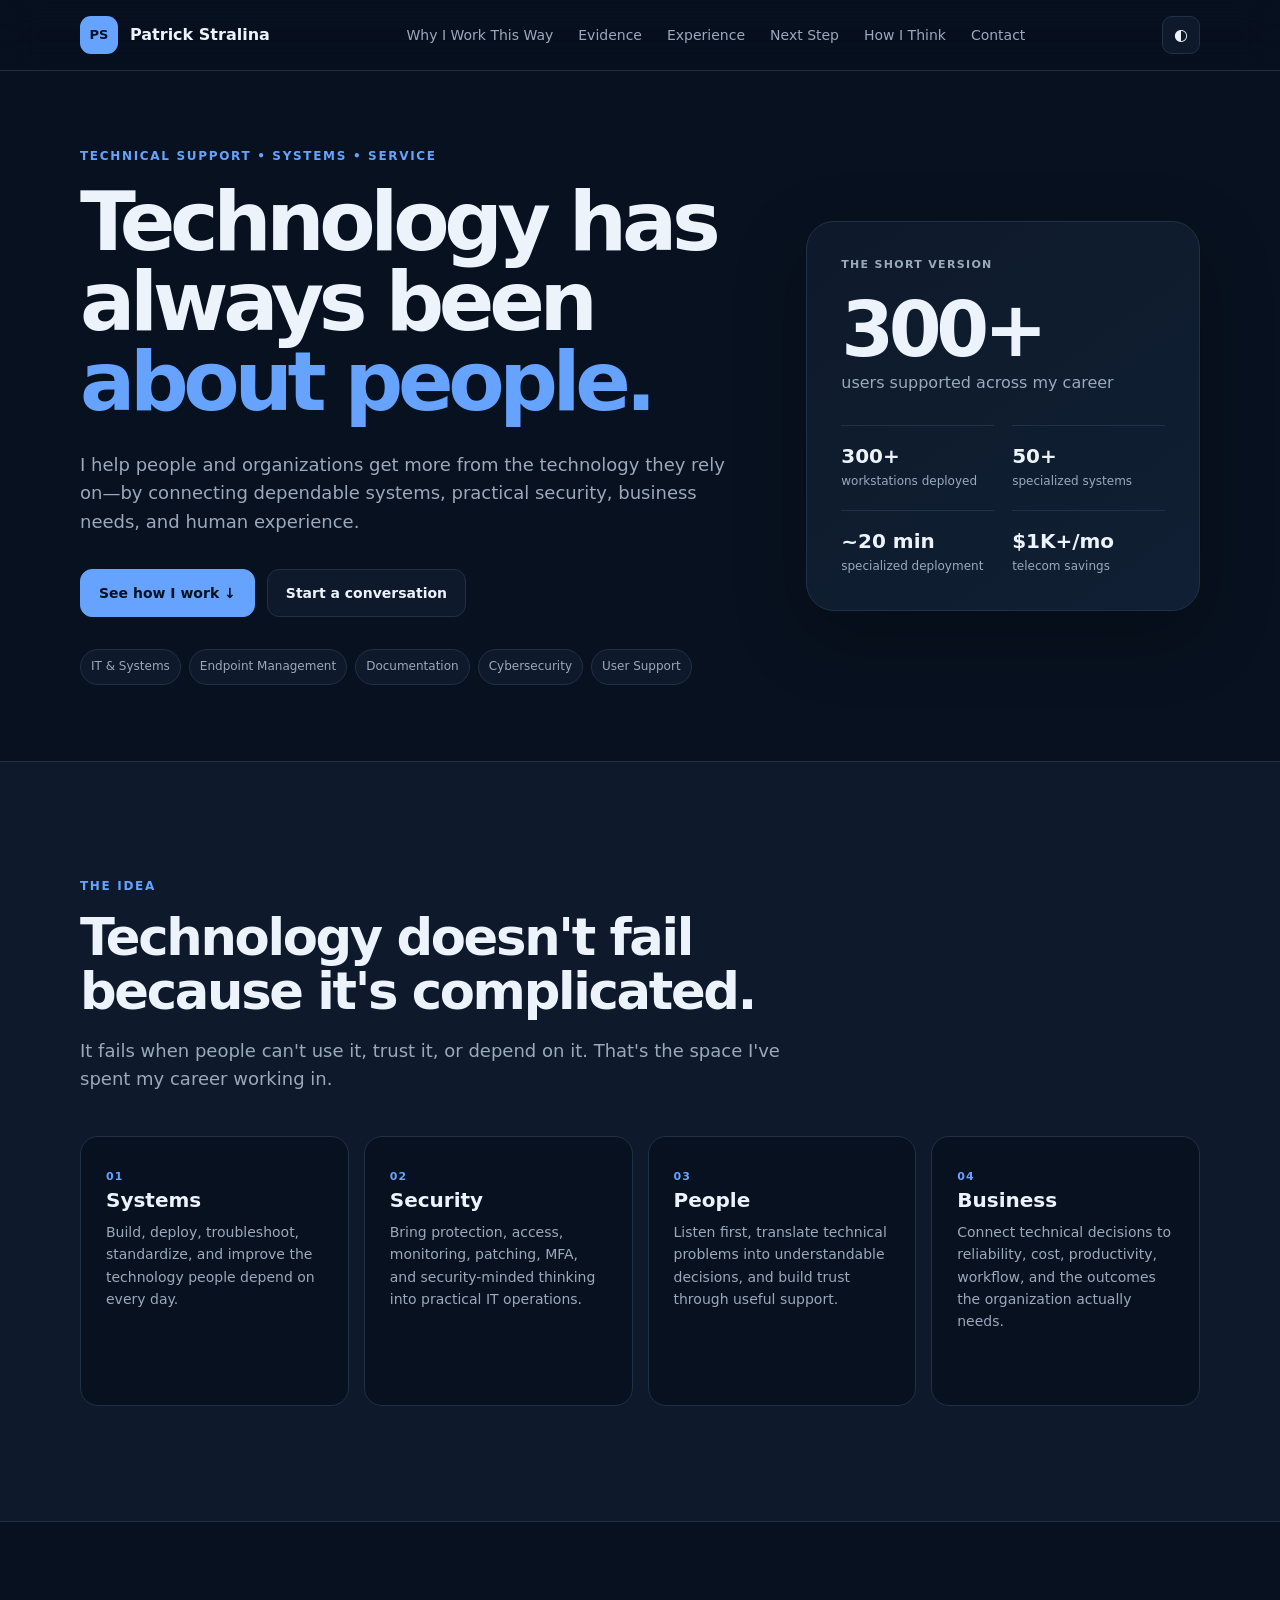
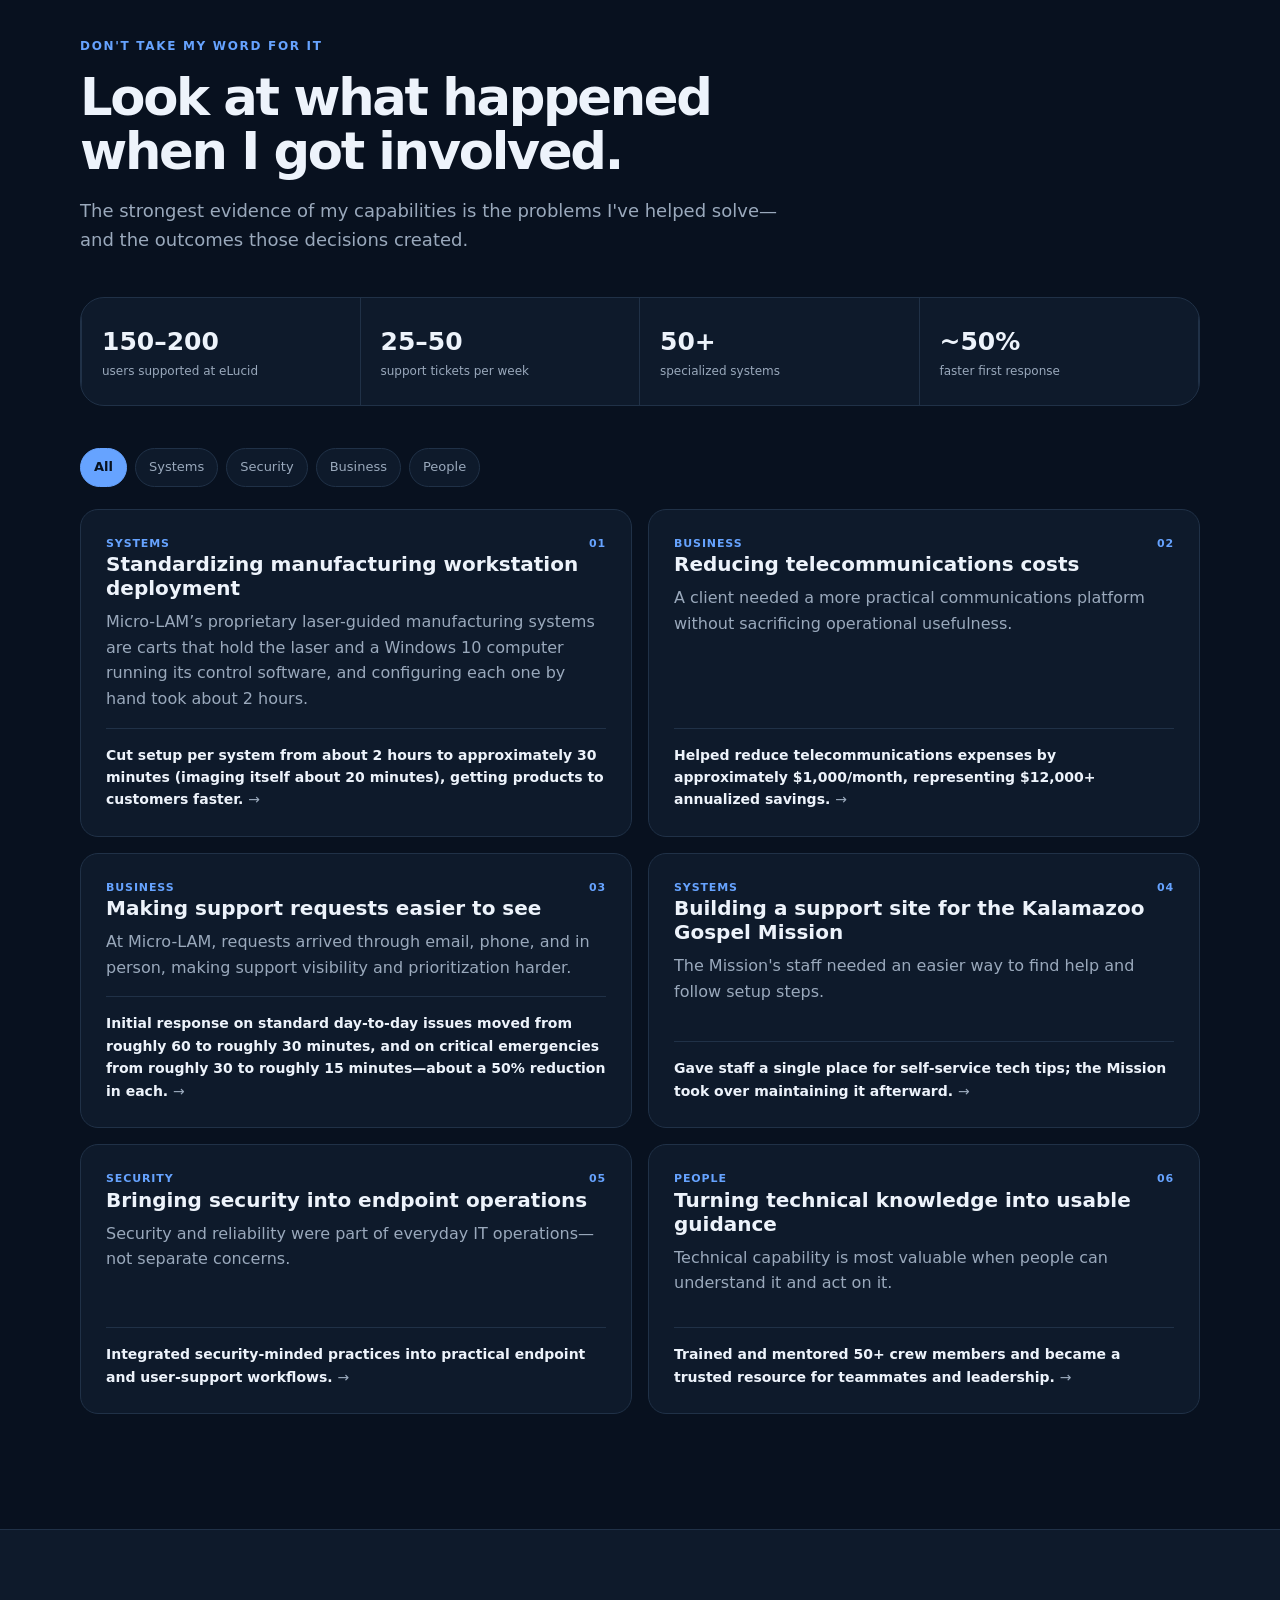
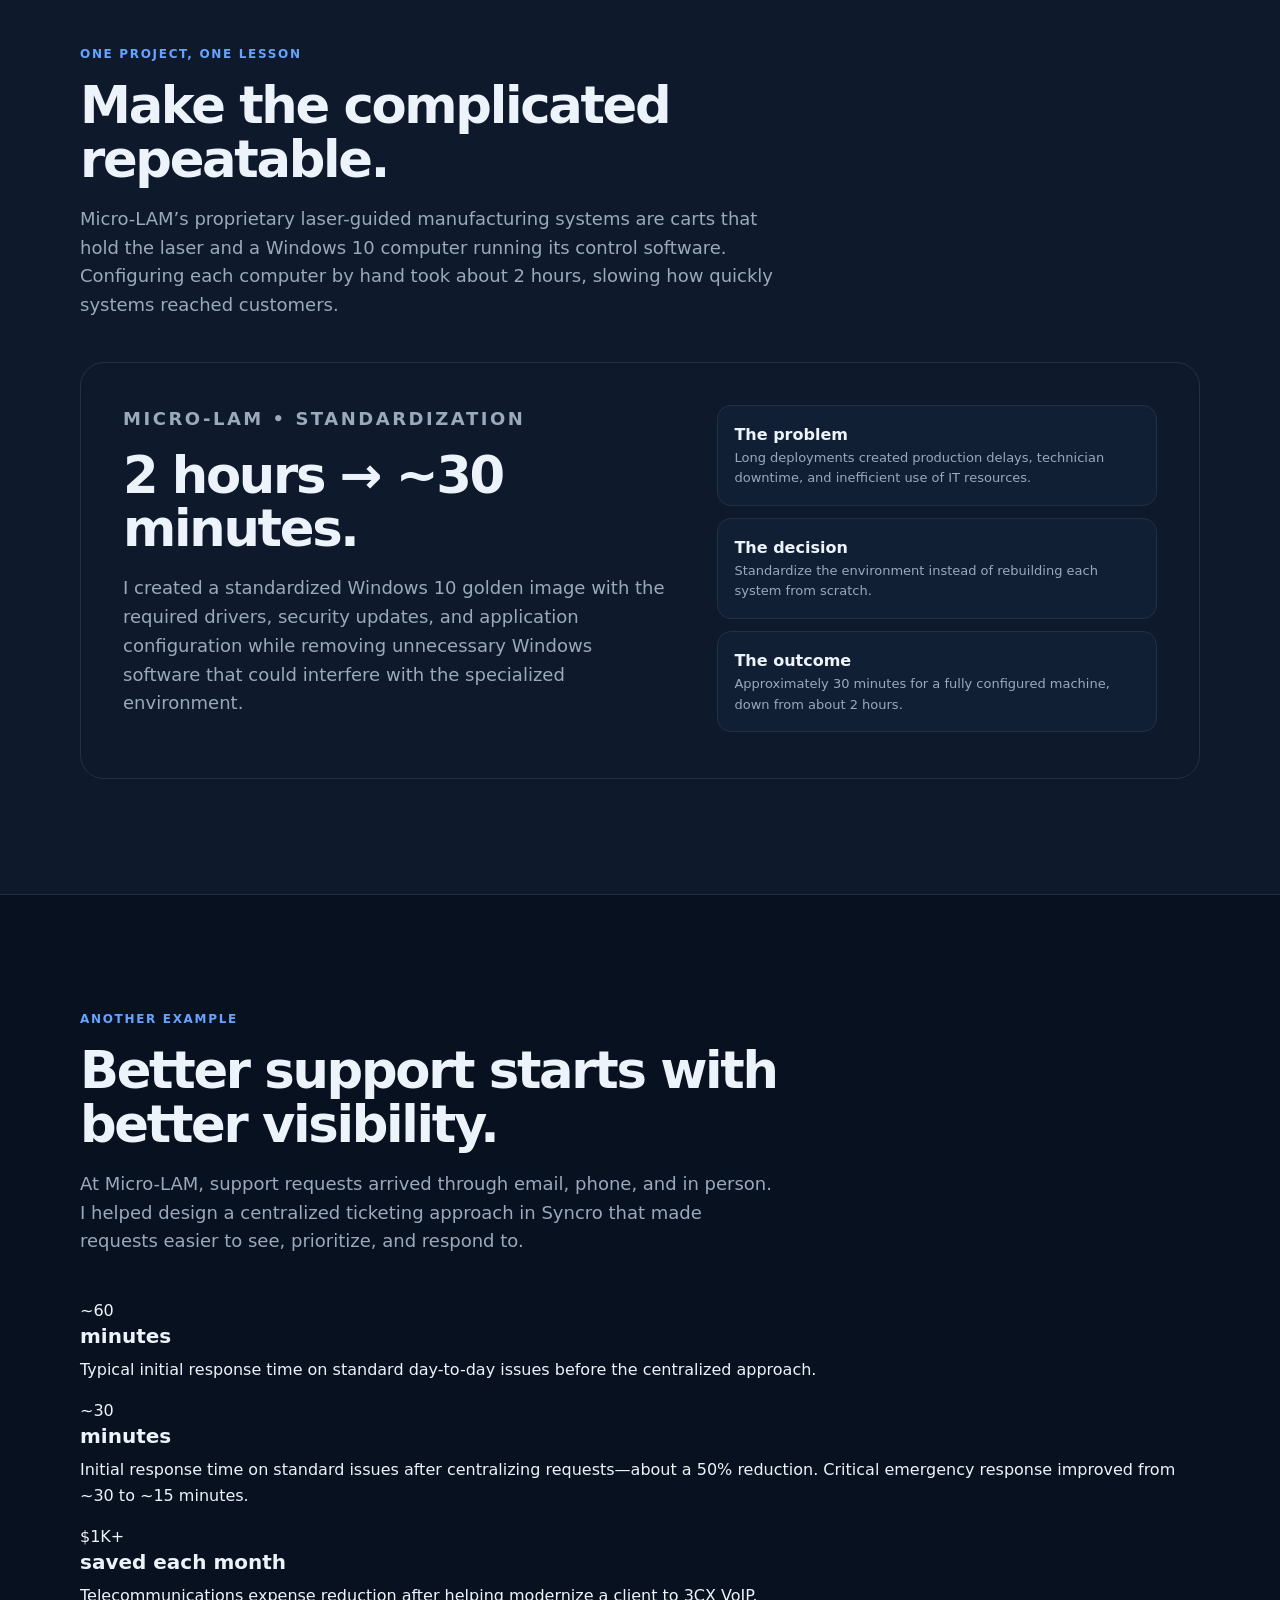
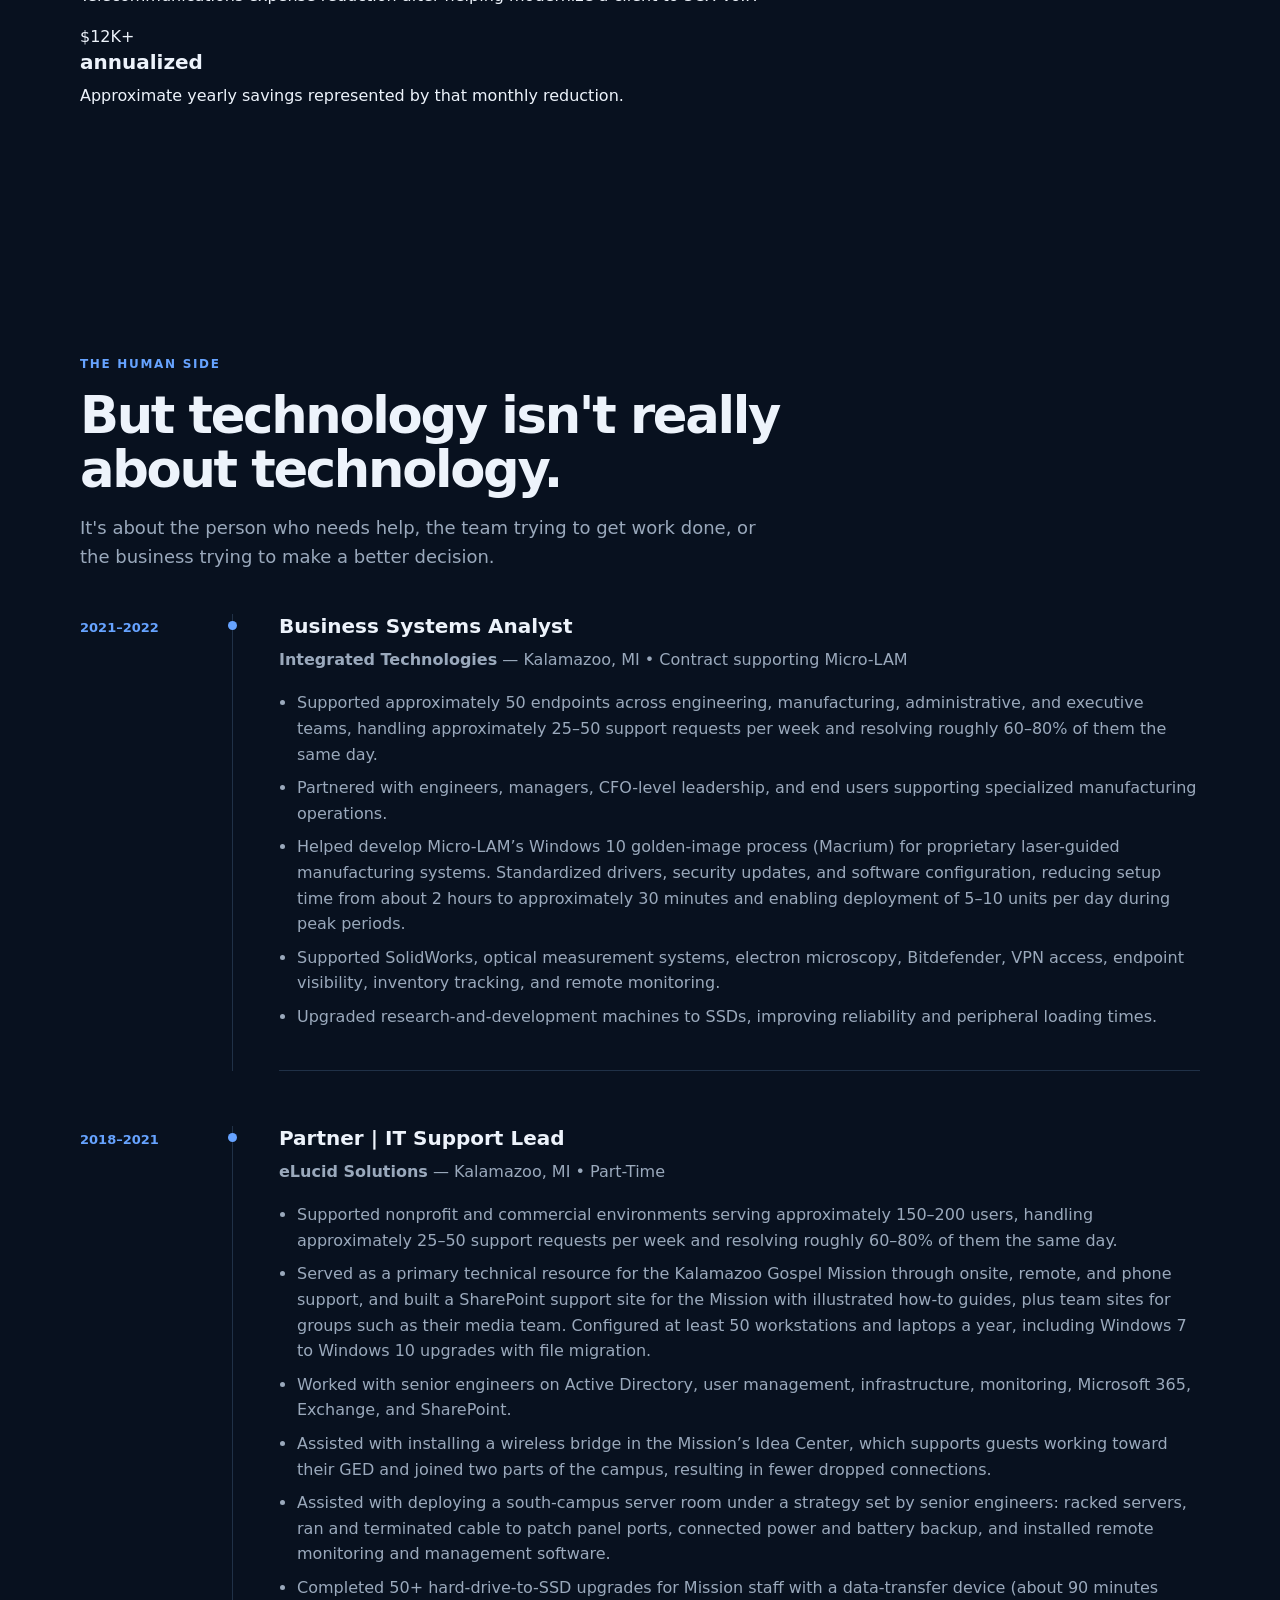
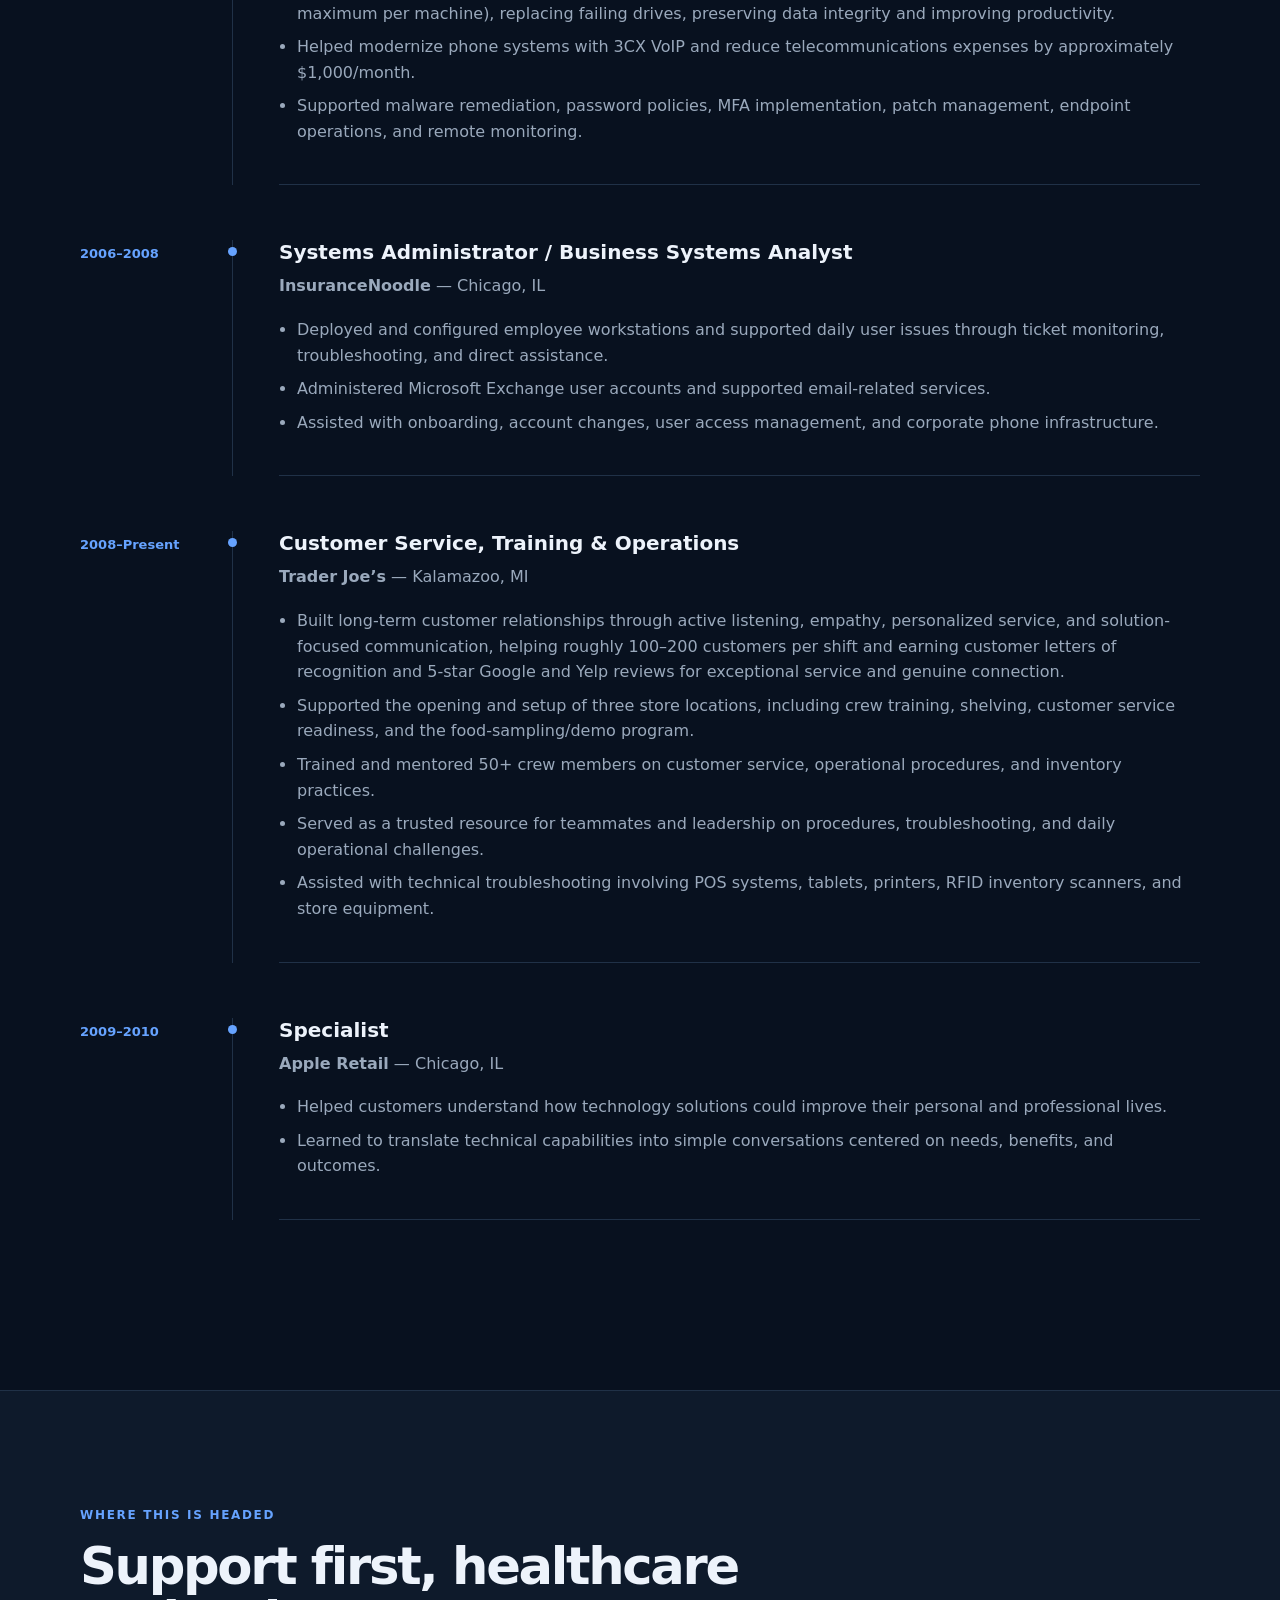
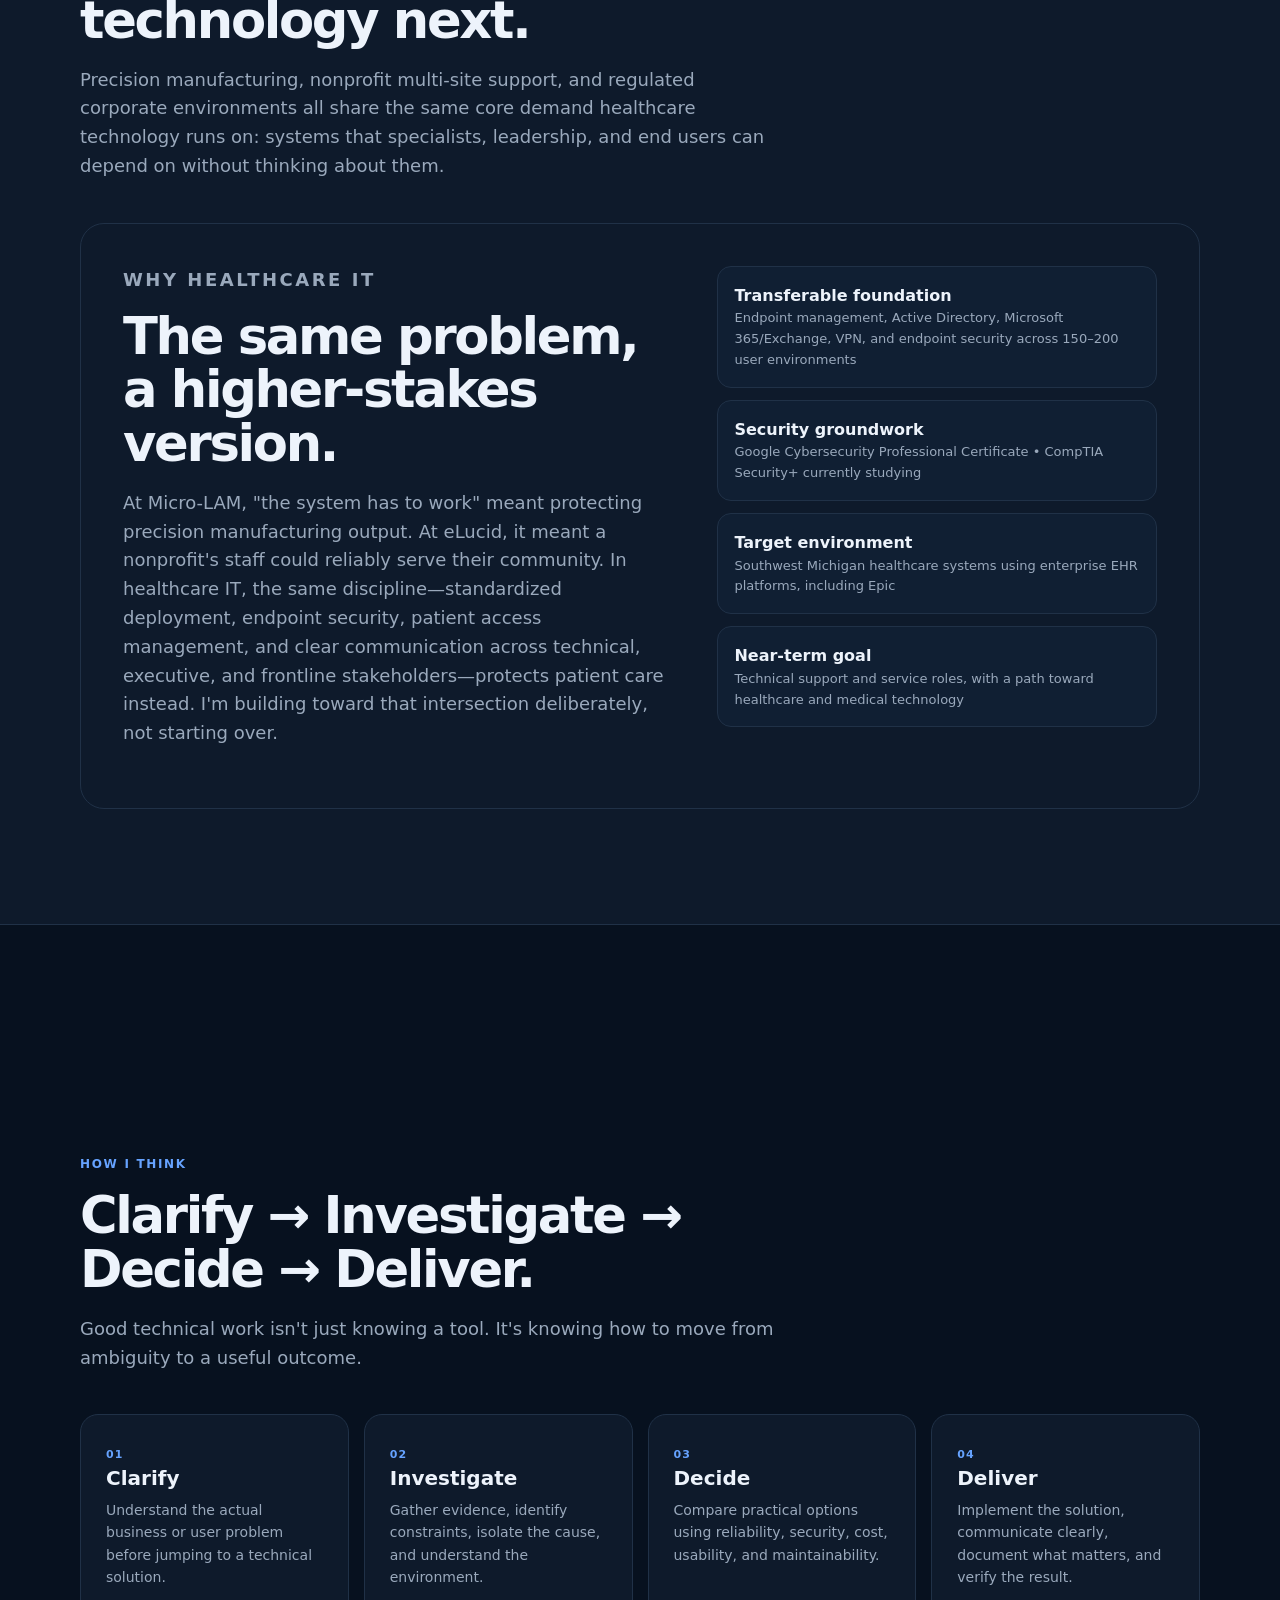
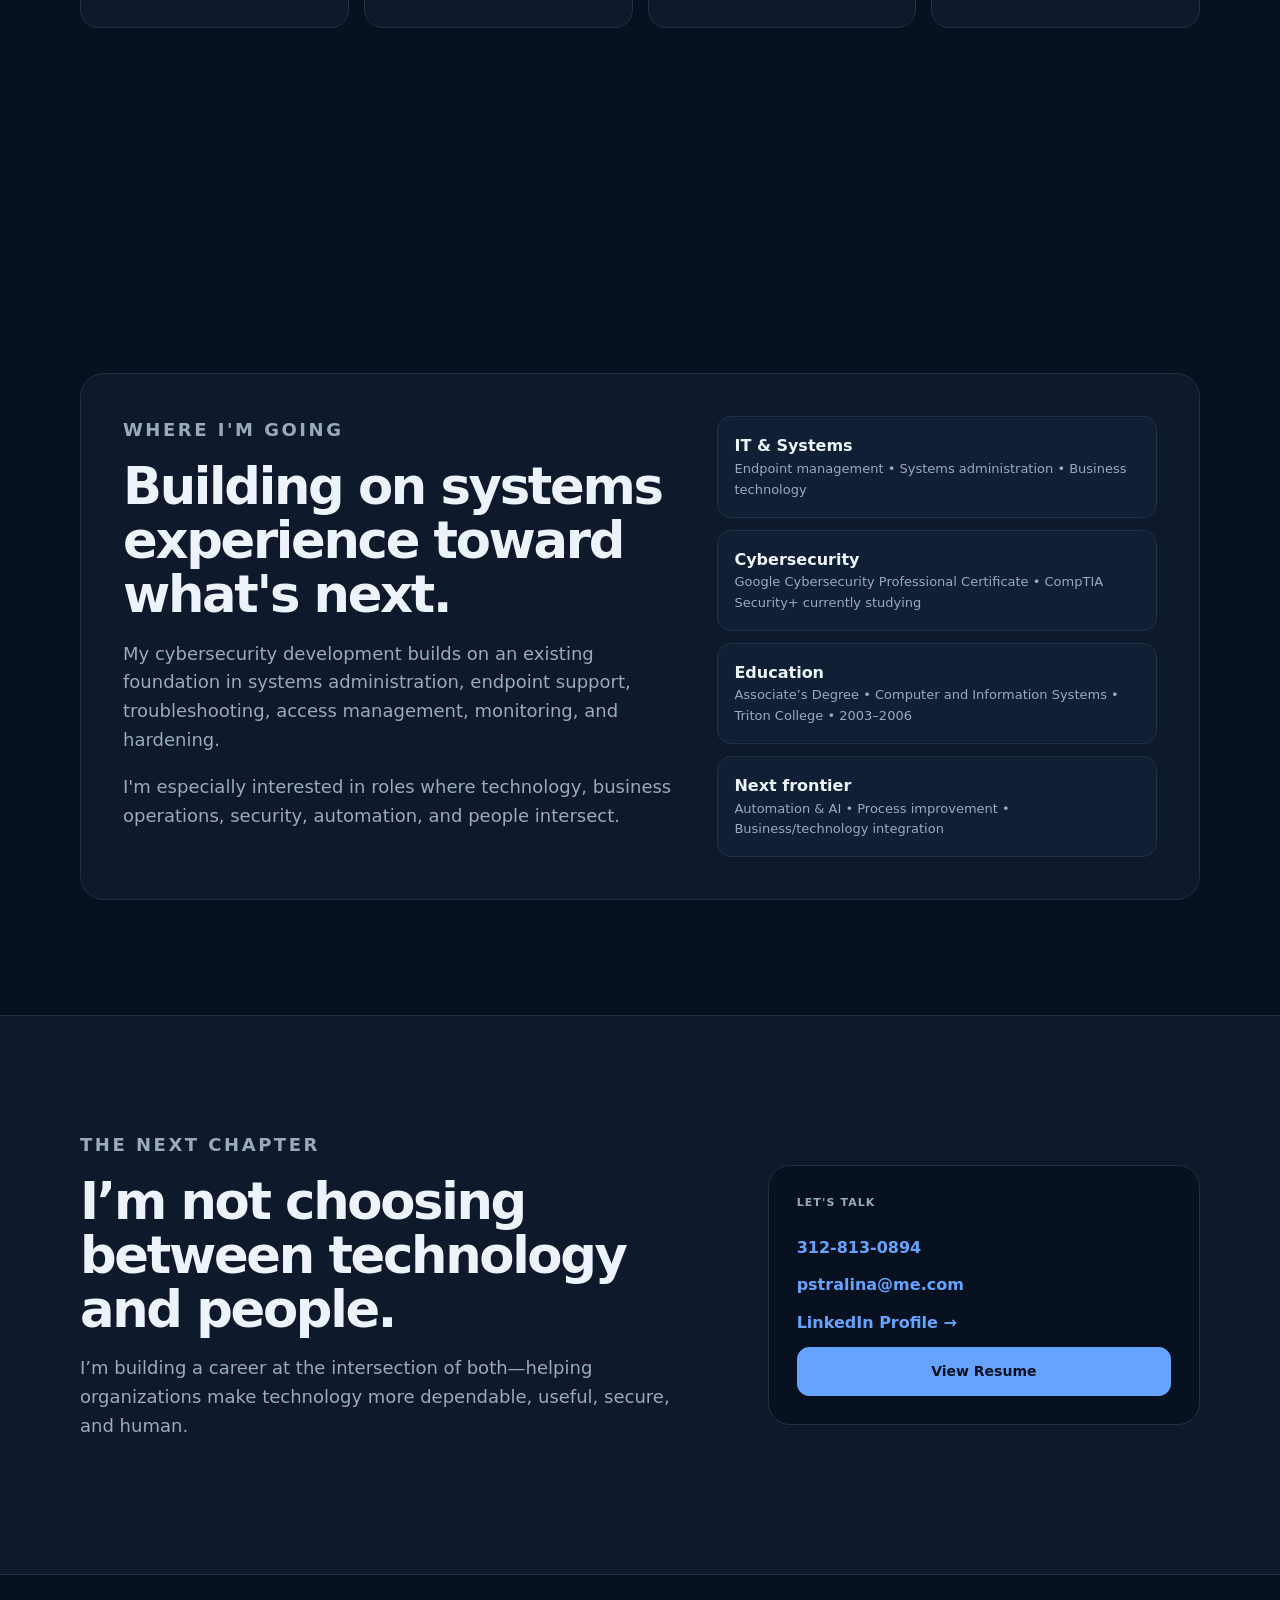
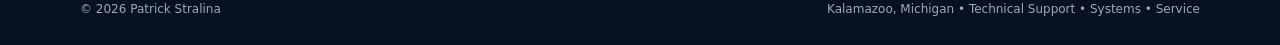
==== index.html @ 50196d8d "Add files via upload" ====
<!doctype html>
<html lang="en" class="dark">
<head>
<meta charset="utf-8">
<meta name="viewport" content="width=device-width, initial-scale=1">
<meta name="description" content="Patrick Stralina — IT Systems Professional connecting technology, business needs, security, and people, with a focus on technical support.">
<title>Patrick Stralina | Technology Has Always Been About People</title>
<link rel="stylesheet" href="styles.css">
</head>
<body>
<header class="site-header">
<nav class="nav shell" aria-label="Primary navigation">
<a class="brand" href="#home"><span class="brand-mark">PS</span><span>Patrick Stralina</span></a>
<div class="nav-links">
<a href="#story">Why I Work This Way</a><a href="#evidence">Evidence</a><a href="#experience">Experience</a><a href="#healthcare">Next Step</a><a href="#approach">How I Think</a><a href="#contact">Contact</a>
</div>
<div class="nav-actions">
<button id="theme-toggle" class="icon-button" type="button" aria-label="Toggle color theme">◐</button>
<button id="menu-toggle" class="icon-button menu-toggle" type="button" aria-label="Open navigation" aria-expanded="false">☰</button>
</div>
</nav>
<div id="mobile-menu" class="mobile-menu shell" hidden>
<a href="#story">Why I Work This Way</a><a href="#evidence">Evidence</a><a href="#experience">Experience</a><a href="#healthcare">Next Step</a><a href="#approach">How I Think</a><a href="#contact">Contact</a>
</div>
</header>

<main id="home">

<section class="hero shell">
<div class="hero-copy reveal">
<p class="eyebrow">TECHNICAL SUPPORT • SYSTEMS • SERVICE</p>
<h1>Technology has always been <span>about people.</span></h1>
<p class="hero-lede">I help people and organizations get more from the technology they rely on—by connecting dependable systems, practical security, business needs, and human experience.</p>
<div class="hero-actions">
<a class="button primary" href="#story">See how I work ↓</a>
<a class="button secondary" href="#contact">Start a conversation</a>
</div>
<div class="role-tags"><span>IT & Systems</span><span>Endpoint Management</span><span>Documentation</span><span>Cybersecurity</span><span>User Support</span></div>
</div>
<aside class="hero-card reveal">
<div class="card-kicker">THE SHORT VERSION</div>
<div class="snapshot-number">300+</div>
<div class="snapshot-label">users supported across my career</div>
<div class="snapshot-grid">
<div><strong>300+</strong><span>workstations deployed</span></div>
<div><strong>50+</strong><span>specialized systems</span></div>
<div><strong>~20 min</strong><span>specialized deployment</span></div>
<div><strong>$1K+/mo</strong><span>telecom savings</span></div>
</div>
</aside>
</section>

<section id="story" class="section section-alt">
<div class="shell">
<div class="section-heading reveal">
<p class="eyebrow">THE IDEA</p>
<h2>Technology doesn't fail because it's complicated.</h2>
<p>It fails when people can't use it, trust it, or depend on it. That's the space I've spent my career working in.</p>
</div>
<div class="capability-grid">
<article class="cap-card reveal"><span class="cap-index">01</span><h3>Systems</h3><p>Build, deploy, troubleshoot, standardize, and improve the technology people depend on every day.</p></article>
<article class="cap-card reveal"><span class="cap-index">02</span><h3>Security</h3><p>Bring protection, access, monitoring, patching, MFA, and security-minded thinking into practical IT operations.</p></article>
<article class="cap-card reveal"><span class="cap-index">03</span><h3>People</h3><p>Listen first, translate technical problems into understandable decisions, and build trust through useful support.</p></article>
<article class="cap-card reveal"><span class="cap-index">04</span><h3>Business</h3><p>Connect technical decisions to reliability, cost, productivity, workflow, and the outcomes the organization actually needs.</p></article>
</div>
</div>
</section>

<section id="evidence" class="section shell">
<div class="section-heading reveal">
<p class="eyebrow">DON'T TAKE MY WORD FOR IT</p>
<h2>Look at what happened when I got involved.</h2>
<p>The strongest evidence of my capabilities is the problems I've helped solve—and the outcomes those decisions created.</p>
</div>
<div class="proof-bar" style="border:1px solid var(--line);border-radius:24px;overflow:hidden;margin-bottom:42px">
<div class="proof-grid">
<div><strong>150–200</strong><span>users supported at eLucid</span></div>
<div><strong>25–50</strong><span>support tickets per week</span></div>
<div><strong>50+</strong><span>specialized systems</span></div>
<div><strong>~50%</strong><span>faster first response</span></div>
</div>
</div>
<div class="filter-row" role="group" aria-label="Filter evidence">
<button class="filter active" data-filter="all">All</button><button class="filter" data-filter="systems">Systems</button><button class="filter" data-filter="security">Security</button><button class="filter" data-filter="business">Business</button><button class="filter" data-filter="people">People</button>
</div>
<div id="case-grid" class="case-grid"></div>
</section>

<section class="section section-alt">
<div class="shell">
<div class="section-heading reveal">
<p class="eyebrow">ONE PROJECT, ONE LESSON</p>
<h2>Make the complicated repeatable.</h2>
<p>Micro-LAM’s proprietary laser-guided manufacturing systems are carts that hold the laser and a Windows 10 computer running its control software. Configuring each computer by hand took about 2 hours, slowing how quickly systems reached customers.</p>
</div>
<div class="development-card reveal">
<div>
<p class="eyebrow">MICRO-LAM • STANDARDIZATION</p>
<h2>2 hours → ~30 minutes.</h2>
<p>I created a standardized Windows 10 golden image with the required drivers, security updates, and application configuration while removing unnecessary Windows software that could interfere with the specialized environment.</p>
</div>
<div class="credentials">
<div><strong>The problem</strong><span>Long deployments created production delays, technician downtime, and inefficient use of IT resources.</span></div>
<div><strong>The decision</strong><span>Standardize the environment instead of rebuilding each system from scratch.</span></div>
<div><strong>The outcome</strong><span>Approximately 30 minutes for a fully configured machine, down from about 2 hours.</span></div>
</div>
</div>
</div>
</section>

<section class="section shell">
<div class="section-heading reveal">
<p class="eyebrow">ANOTHER EXAMPLE</p>
<h2>Better support starts with better visibility.</h2>
<p>At Micro-LAM, support requests arrived through email, phone, and in person. I helped design a centralized ticketing approach in Syncro that made requests easier to see, prioritize, and respond to.</p>
</div>
<div class="stats">
<div class="stat reveal"><div class="num">~60</div><h3>minutes</h3><p>Typical initial response time on standard day-to-day issues before the centralized approach.</p></div>
<div class="stat reveal"><div class="num">~30</div><h3>minutes</h3><p>Initial response time on standard issues after centralizing requests—about a 50% reduction. Critical emergency response improved from ~30 to ~15 minutes.</p></div>
<div class="stat reveal"><div class="num">$1K+</div><h3>saved each month</h3><p>Telecommunications expense reduction after helping modernize a client to 3CX VoIP.</p></div>
<div class="stat reveal"><div class="num">$12K+</div><h3>annualized</h3><p>Approximate yearly savings represented by that monthly reduction.</p></div>
</div>
</section>

<section id="experience" class="section shell">
<div class="section-heading reveal">
<p class="eyebrow">THE HUMAN SIDE</p>
<h2>But technology isn't really about technology.</h2>
<p>It's about the person who needs help, the team trying to get work done, or the business trying to make a better decision.</p>
</div>
<div class="timeline">
<article class="timeline-item reveal"><div class="timeline-date">2021–2022</div><div class="timeline-line"></div><div class="timeline-content"><h3>Business Systems Analyst</h3><p class="muted"><strong>Integrated Technologies</strong> — Kalamazoo, MI • Contract supporting Micro-LAM</p><ul><li>Supported approximately 50 endpoints across engineering, manufacturing, administrative, and executive teams, handling approximately 25–50 support requests per week and resolving roughly 60–80% of them the same day.</li><li>Partnered with engineers, managers, CFO-level leadership, and end users supporting specialized manufacturing operations.</li><li>Helped develop Micro-LAM’s Windows 10 golden-image process (Macrium) for proprietary laser-guided manufacturing systems. Standardized drivers, security updates, and software configuration, reducing setup time from about 2 hours to approximately 30 minutes and enabling deployment of 5–10 units per day during peak periods.</li><li>Supported SolidWorks, optical measurement systems, electron microscopy, Bitdefender, VPN access, endpoint visibility, inventory tracking, and remote monitoring.</li><li>Upgraded research-and-development machines to SSDs, improving reliability and peripheral loading times.</li></ul></div></article>

<article class="timeline-item reveal"><div class="timeline-date">2018–2021</div><div class="timeline-line"></div><div class="timeline-content"><h3>Partner | IT Support Lead</h3><p class="muted"><strong>eLucid Solutions</strong> — Kalamazoo, MI • Part-Time</p><ul><li>Supported nonprofit and commercial environments serving approximately 150–200 users, handling approximately 25–50 support requests per week and resolving roughly 60–80% of them the same day.</li><li>Served as a primary technical resource for the Kalamazoo Gospel Mission through onsite, remote, and phone support, and built a SharePoint support site for the Mission with illustrated how-to guides, plus team sites for groups such as their media team. Configured at least 50 workstations and laptops a year, including Windows 7 to Windows 10 upgrades with file migration.</li><li>Worked with senior engineers on Active Directory, user management, infrastructure, monitoring, Microsoft 365, Exchange, and SharePoint.</li><li>Assisted with installing a wireless bridge in the Mission’s Idea Center, which supports guests working toward their GED and joined two parts of the campus, resulting in fewer dropped connections.</li><li>Assisted with deploying a south-campus server room under a strategy set by senior engineers: racked servers, ran and terminated cable to patch panel ports, connected power and battery backup, and installed remote monitoring and management software.</li><li>Completed 50+ hard-drive-to-SSD upgrades for Mission staff with a data-transfer device (about 90 minutes maximum per machine), replacing failing drives, preserving data integrity and improving productivity.</li><li>Helped modernize phone systems with 3CX VoIP and reduce telecommunications expenses by approximately $1,000/month.</li><li>Supported malware remediation, password policies, MFA implementation, patch management, endpoint operations, and remote monitoring.</li></ul></div></article>

<article class="timeline-item reveal"><div class="timeline-date">2006–2008</div><div class="timeline-line"></div><div class="timeline-content"><h3>Systems Administrator / Business Systems Analyst</h3><p class="muted"><strong>InsuranceNoodle</strong> — Chicago, IL</p><ul><li>Deployed and configured employee workstations and supported daily user issues through ticket monitoring, troubleshooting, and direct assistance.</li><li>Administered Microsoft Exchange user accounts and supported email-related services.</li><li>Assisted with onboarding, account changes, user access management, and corporate phone infrastructure.</li></ul></div></article>

<article class="timeline-item reveal"><div class="timeline-date">2008–Present</div><div class="timeline-line"></div><div class="timeline-content"><h3>Customer Service, Training & Operations</h3><p class="muted"><strong>Trader Joe’s</strong> — Kalamazoo, MI</p><ul><li>Built long-term customer relationships through active listening, empathy, personalized service, and solution-focused communication, helping roughly 100–200 customers per shift and earning customer letters of recognition and 5-star Google and Yelp reviews for exceptional service and genuine connection.</li><li>Supported the opening and setup of three store locations, including crew training, shelving, customer service readiness, and the food-sampling/demo program.</li><li>Trained and mentored 50+ crew members on customer service, operational procedures, and inventory practices.</li><li>Served as a trusted resource for teammates and leadership on procedures, troubleshooting, and daily operational challenges.</li><li>Assisted with technical troubleshooting involving POS systems, tablets, printers, RFID inventory scanners, and store equipment.</li></ul></div></article>

<article class="timeline-item reveal"><div class="timeline-date">2009–2010</div><div class="timeline-line"></div><div class="timeline-content"><h3>Specialist</h3><p class="muted"><strong>Apple Retail</strong> — Chicago, IL</p><ul><li>Helped customers understand how technology solutions could improve their personal and professional lives.</li><li>Learned to translate technical capabilities into simple conversations centered on needs, benefits, and outcomes.</li></ul></div></article>
</div>
</div>
</section>

<section id="healthcare" class="section section-alt">
<div class="shell">
<div class="section-heading reveal">
<p class="eyebrow">WHERE THIS IS HEADED</p>
<h2>Support first, healthcare technology next.</h2>
<p>Precision manufacturing, nonprofit multi-site support, and regulated corporate environments all share the same core demand healthcare technology runs on: systems that specialists, leadership, and end users can depend on without thinking about them.</p>
</div>
<div class="development-card reveal">
<div>
<p class="eyebrow">WHY HEALTHCARE IT</p>
<h2>The same problem, a higher-stakes version.</h2>
<p>At Micro-LAM, "the system has to work" meant protecting precision manufacturing output. At eLucid, it meant a nonprofit's staff could reliably serve their community. In healthcare IT, the same discipline—standardized deployment, endpoint security, patient access management, and clear communication across technical, executive, and frontline stakeholders—protects patient care instead. I'm building toward that intersection deliberately, not starting over.</p>
</div>
<div class="credentials">
<div><strong>Transferable foundation</strong><span>Endpoint management, Active Directory, Microsoft 365/Exchange, VPN, and endpoint security across 150–200 user environments</span></div>
<div><strong>Security groundwork</strong><span>Google Cybersecurity Professional Certificate • CompTIA Security+ currently studying</span></div>
<div><strong>Target environment</strong><span>Southwest Michigan healthcare systems using enterprise EHR platforms, including Epic</span></div>
<div><strong>Near-term goal</strong><span>Technical support and service roles, with a path toward healthcare and medical technology</span></div>
</div>
</div>
</div>
</section>

<section id="approach" class="section section-dark">
<div class="shell approach">
<div class="section-heading reveal">
<p class="eyebrow">HOW I THINK</p>
<h2>Clarify → Investigate → Decide → Deliver.</h2>
<p>Good technical work isn't just knowing a tool. It's knowing how to move from ambiguity to a useful outcome.</p>
</div>
<div class="process-grid">
<article class="process-card reveal"><span>01</span><h3>Clarify</h3><p>Understand the actual business or user problem before jumping to a technical solution.</p></article>
<article class="process-card reveal"><span>02</span><h3>Investigate</h3><p>Gather evidence, identify constraints, isolate the cause, and understand the environment.</p></article>
<article class="process-card reveal"><span>03</span><h3>Decide</h3><p>Compare practical options using reliability, security, cost, usability, and maintainability.</p></article>
<article class="process-card reveal"><span>04</span><h3>Deliver</h3><p>Implement the solution, communicate clearly, document what matters, and verify the result.</p></article>
</div>
</div>
</section>

<section class="section shell">
<div class="development-card reveal">
<div>
<p class="eyebrow">WHERE I'M GOING</p>
<h2>Building on systems experience toward what's next.</h2>
<p>My cybersecurity development builds on an existing foundation in systems administration, endpoint support, troubleshooting, access management, monitoring, and hardening.</p>
<p>I'm especially interested in roles where technology, business operations, security, automation, and people intersect.</p>
</div>
<div class="credentials">
<div><strong>IT & Systems</strong><span>Endpoint management • Systems administration • Business technology</span></div>
<div><strong>Cybersecurity</strong><span>Google Cybersecurity Professional Certificate • CompTIA Security+ currently studying</span></div>
<div><strong>Education</strong><span>Associate’s Degree • Computer and Information Systems • Triton College • 2003–2006</span></div>
<div><strong>Next frontier</strong><span>Automation & AI • Process improvement • Business/technology integration</span></div>
</div>
</div>
</section>

<section id="contact" class="section contact-section">
<div class="shell contact-grid">
<div class="reveal"><p class="eyebrow">THE NEXT CHAPTER</p><h2>I’m not choosing between technology and people.</h2><p>I’m building a career at the intersection of both—helping organizations make technology more dependable, useful, secure, and human.</p></div>
<div class="contact-card reveal"><p class="contact-label">LET'S TALK</p><a href="tel:+13128130894">312-813-0894</a><a href="mailto:pstralina@me.com">pstralina@me.com</a><a href="https://linkedin.com/in/patrick-stralina-b7555090" target="_blank" rel="noopener">LinkedIn Profile →</a><a class="button primary" href="resume.pdf">View Resume</a></div>
</div>
</section>
</main>

<footer class="footer"><div class="shell footer-inner"><span>© <span id="year"></span> Patrick Stralina</span><span>Kalamazoo, Michigan • Technical Support • Systems • Service</span></div></footer>
<dialog id="case-dialog" class="case-dialog"><button id="dialog-close" class="dialog-close" type="button" aria-label="Close case study">×</button><div id="dialog-content"></div></dialog>
<script src="script.js"></script>
</body>
</html>
---- styles.css ----
/* Version 2 — named professional portfolio */
:root{--bg:#f5f7fa;--surface:#fff;--surface-2:#edf1f5;--text:#101828;--muted:#5d6878;--line:#dbe1e8;--accent:#1d5fd1;--header:rgba(245,247,250,.86);--shadow:0 20px 60px rgba(16,24,40,.08)}
html.dark{--bg:#08111f;--surface:#0e1a2b;--surface-2:#101f33;--text:#edf3fb;--muted:#9aa9bc;--line:#203147;--accent:#66a3ff;--header:rgba(8,17,31,.82);--shadow:0 24px 70px rgba(0,0,0,.25)}
*{box-sizing:border-box}html{scroll-behavior:smooth}body{margin:0;font-family:Inter,ui-sans-serif,system-ui,-apple-system,BlinkMacSystemFont,"Segoe UI",sans-serif;background:var(--bg);color:var(--text);line-height:1.6}a{color:inherit;text-decoration:none}button{font:inherit}.shell{width:min(1120px,calc(100% - 40px));margin:auto}
.site-header{position:sticky;top:0;z-index:50;background:var(--header);backdrop-filter:blur(18px);border-bottom:1px solid var(--line)}.nav{min-height:70px;display:flex;align-items:center;justify-content:space-between;gap:24px}.brand{display:flex;align-items:center;gap:12px;font-weight:800}.brand-mark{width:38px;height:38px;border-radius:11px;display:grid;place-items:center;background:var(--accent);color:#07111f;font-size:13px}.nav-links{display:flex;gap:25px;font-size:14px;color:var(--muted)}.nav-links a:hover,.mobile-menu a:hover{color:var(--text)}.nav-actions{display:flex;gap:8px}.icon-button{border:1px solid var(--line);background:var(--surface);color:var(--text);width:38px;height:38px;border-radius:10px;cursor:pointer}.menu-toggle{display:none}.mobile-menu{padding:0 0 18px}.mobile-menu a{display:block;padding:9px 0;color:var(--muted)}
.hero{min-height:690px;display:grid;grid-template-columns:1.25fr .75fr;align-items:center;gap:70px;padding:75px 0}.eyebrow{margin:0 0 15px;color:var(--accent);font-weight:800;letter-spacing:.14em;font-size:12px}h1,h2,h3,p{margin-top:0}h1{font-size:clamp(48px,7vw,82px);line-height:.98;letter-spacing:-.065em;max-width:760px;margin-bottom:28px}h1 span{color:var(--accent)}h2{font-size:clamp(34px,4vw,52px);line-height:1.05;letter-spacing:-.045em;margin-bottom:18px}h3{font-size:20px;line-height:1.2;margin-bottom:9px}.hero-lede,.section-heading>p:last-child,.development-card p,.contact-section p{color:var(--muted);max-width:700px;font-size:18px}.hero-actions{display:flex;gap:12px;flex-wrap:wrap;margin:32px 0}.button{display:inline-flex;align-items:center;justify-content:center;padding:12px 18px;border-radius:12px;font-weight:750;font-size:14px;border:1px solid var(--line)}.button.primary{background:var(--accent);color:#07111f;border-color:var(--accent)}.button.secondary{background:var(--surface)}.role-tags{display:flex;flex-wrap:wrap;gap:8px}.role-tags span,.tool-list span{border:1px solid var(--line);background:var(--surface);padding:7px 10px;border-radius:999px;color:var(--muted);font-size:12px}
.hero-card{background:linear-gradient(145deg,var(--surface),var(--surface-2));border:1px solid var(--line);border-radius:28px;padding:34px;box-shadow:var(--shadow)}.card-kicker{font-size:11px;font-weight:800;color:var(--muted);letter-spacing:.12em}.snapshot-number{font-size:76px;line-height:1;font-weight:850;letter-spacing:-.07em;margin:18px 0 2px}.snapshot-label{color:var(--muted);margin-bottom:30px}.snapshot-grid{display:grid;grid-template-columns:1fr 1fr;gap:18px}.snapshot-grid div{padding-top:14px;border-top:1px solid var(--line)}.snapshot-grid strong{display:block;font-size:20px}.snapshot-grid span{display:block;color:var(--muted);font-size:12px}
.proof-bar{border-top:1px solid var(--line);border-bottom:1px solid var(--line);background:var(--surface)}.proof-grid{display:grid;grid-template-columns:repeat(4,1fr)}.proof-grid>div{padding:24px 20px;border-right:1px solid var(--line)}.proof-grid>div:first-child{border-left:1px solid var(--line)}.proof-grid strong{display:block;font-size:25px}.proof-grid span{display:block;color:var(--muted);font-size:12px}
.section{padding:115px 0}.section-alt{background:var(--surface);border-top:1px solid var(--line);border-bottom:1px solid var(--line)}.section-dark{background:#07111f;color:#edf3fb}.section-heading{margin-bottom:42px}.section-heading h2{max-width:760px}.section-dark .section-heading p:last-child{color:#9aa9bc}
.filter-row{display:flex;gap:8px;flex-wrap:wrap;margin-bottom:22px}.filter{border:1px solid var(--line);background:var(--surface);color:var(--muted);border-radius:999px;padding:8px 13px;cursor:pointer;font-size:13px}.filter.active{background:var(--accent);color:#07111f;border-color:var(--accent);font-weight:800}.case-grid{display:grid;grid-template-columns:repeat(2,1fr);gap:16px}.case-card{border:1px solid var(--line);background:var(--surface);border-radius:18px;padding:25px;min-height:270px;display:flex;flex-direction:column;transition:transform .25s,border-color .25s;cursor:pointer}.case-card:hover{transform:translateY(-4px);border-color:var(--accent)}.case-meta{display:flex;justify-content:space-between;color:var(--accent);font-size:11px;font-weight:800;letter-spacing:.08em;text-transform:uppercase}.case-card p{color:var(--muted)}.case-result{margin-top:auto;padding-top:15px;border-top:1px solid var(--line);font-weight:700;font-size:14px}.case-result span{color:var(--muted);font-weight:500}
.capability-grid{display:grid;grid-template-columns:repeat(4,1fr);gap:15px}.cap-card{padding:25px;border:1px solid var(--line);border-radius:18px;background:var(--bg);min-height:270px}.cap-index,.process-card span{color:var(--accent);font-size:11px;font-weight:900;letter-spacing:.1em}.cap-card p,.process-card p{color:var(--muted);font-size:14px}.tools-panel{margin-top:18px;padding:20px;border:1px solid var(--line);border-radius:18px;background:var(--bg)}.tools-panel>span{color:var(--muted);font-size:11px;font-weight:800;letter-spacing:.1em}.tool-list{display:flex;flex-wrap:wrap;gap:8px;margin-top:13px}
.timeline-item{display:grid;grid-template-columns:130px 25px 1fr;gap:22px;padding:0 0 55px}.timeline-date{color:var(--accent);font-weight:800;font-size:13px;padding-top:4px}.timeline-line{position:relative;border-left:1px solid var(--line)}.timeline-line:before{content:"";position:absolute;width:9px;height:9px;border-radius:50%;background:var(--accent);left:-5px;top:7px}.timeline-content{border-bottom:1px solid var(--line);padding-bottom:32px}.timeline-content ul{margin:18px 0 0;padding-left:18px;color:var(--muted)}.timeline-content li{margin-bottom:8px}.muted{color:var(--muted)}
.approach{padding:115px 0}.process-grid{display:grid;grid-template-columns:repeat(4,1fr);gap:15px}.process-card{padding:25px;border:1px solid #203147;background:#0e1a2b;border-radius:18px}.process-card h3{color:#edf3fb}
.development-card{display:grid;grid-template-columns:1fr .8fr;gap:45px;align-items:start;padding:42px;border:1px solid var(--line);border-radius:24px;background:var(--surface)}.credentials{display:grid;gap:12px}.credentials div{padding:16px;border:1px solid var(--line);border-radius:14px;background:var(--surface-2)}.credentials strong{display:block}.credentials span{display:block;color:var(--muted);font-size:13px}
.contact-section{background:var(--surface);border-top:1px solid var(--line)}.contact-grid{display:grid;grid-template-columns:1fr .7fr;gap:70px;align-items:center}.contact-card{border:1px solid var(--line);border-radius:22px;padding:28px;background:var(--bg);display:grid;gap:12px}.contact-label{font-size:11px!important;letter-spacing:.1em;font-weight:800;color:var(--muted)!important}.contact-card a:not(.button){color:var(--accent);font-weight:700}.footer{border-top:1px solid var(--line)}.footer-inner{min-height:70px;display:flex;justify-content:space-between;align-items:center;color:var(--muted);font-size:12px}
.case-dialog{width:min(720px,calc(100% - 30px));border:1px solid var(--line);border-radius:22px;background:var(--surface);color:var(--text);padding:34px;box-shadow:var(--shadow)}.case-dialog::backdrop{background:rgba(0,0,0,.68);backdrop-filter:blur(5px)}.dialog-close{position:absolute;right:16px;top:12px;border:0;background:none;color:var(--muted);font-size:30px;cursor:pointer}.dialog-content-grid{display:grid;gap:20px}.dialog-section{border-top:1px solid var(--line);padding-top:15px}.dialog-section strong{display:block;margin-bottom:5px}.dialog-section p{color:var(--muted);margin:0}.reveal{opacity:1;transform:none}.js-ready .reveal{opacity:0;transform:translateY(18px);transition:opacity .7s ease,transform .7s ease}.js-ready .reveal.visible{opacity:1;transform:none}
@media(max-width:900px){.hero{grid-template-columns:1fr;gap:35px}.capability-grid,.process-grid{grid-template-columns:1fr 1fr}.development-card,.contact-grid{grid-template-columns:1fr}.proof-grid{grid-template-columns:1fr 1fr}.proof-grid>div:nth-child(3){border-left:1px solid var(--line)}}
@media(max-width:680px){.shell{width:min(100% - 28px,1120px)}.nav-links{display:none}.menu-toggle{display:block}h1{font-size:50px}.hero{min-height:auto;padding-top:55px}.section,.approach{padding:78px 0}.case-grid,.capability-grid,.process-grid,.proof-grid{grid-template-columns:1fr}.proof-grid>div{border-left:1px solid var(--line)}.timeline-item{grid-template-columns:1fr;gap:7px}.timeline-line{display:none}.timeline-date{padding-top:0}.timeline-content{padding-bottom:28px}.footer-inner{flex-direction:column;justify-content:center;gap:5px}.development-card{padding:25px}}
@media(prefers-reduced-motion:reduce){html{scroll-behavior:auto}.reveal{opacity:1;transform:none;transition:none}.case-card{transition:none}}
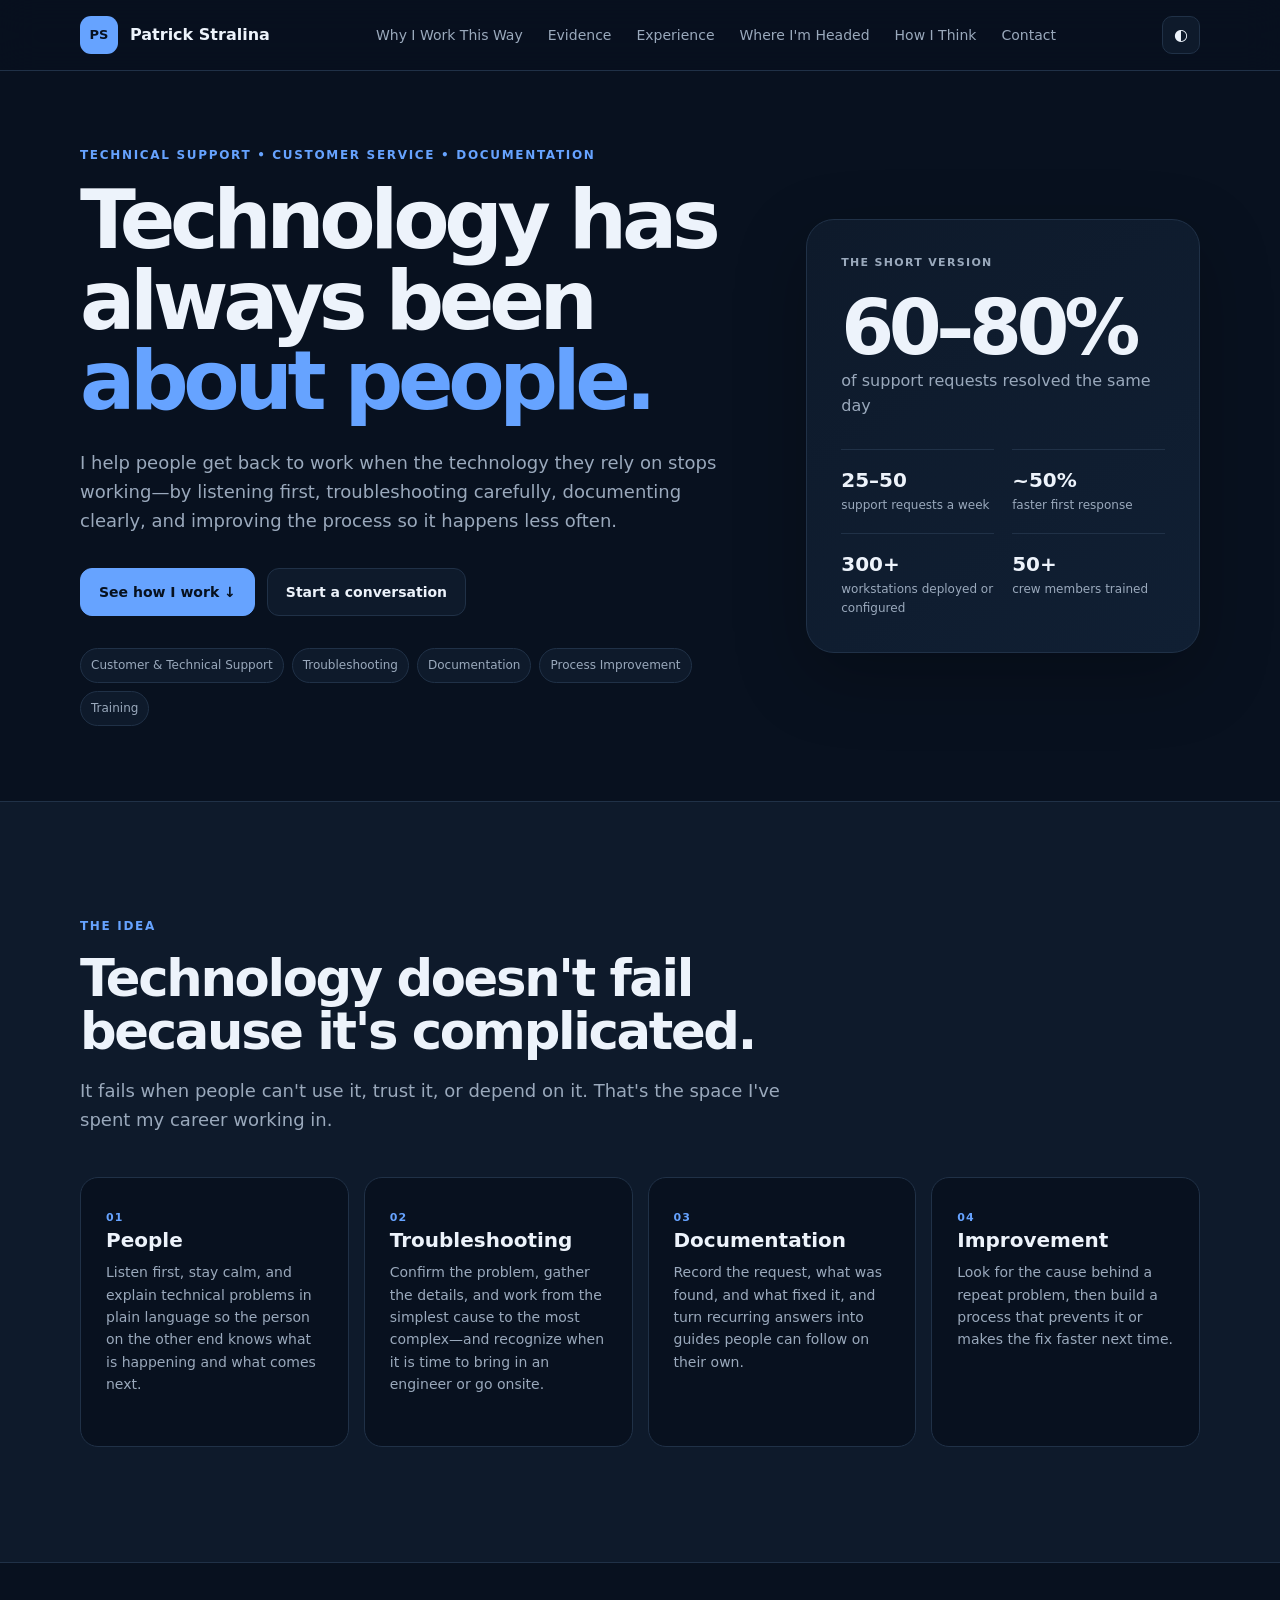
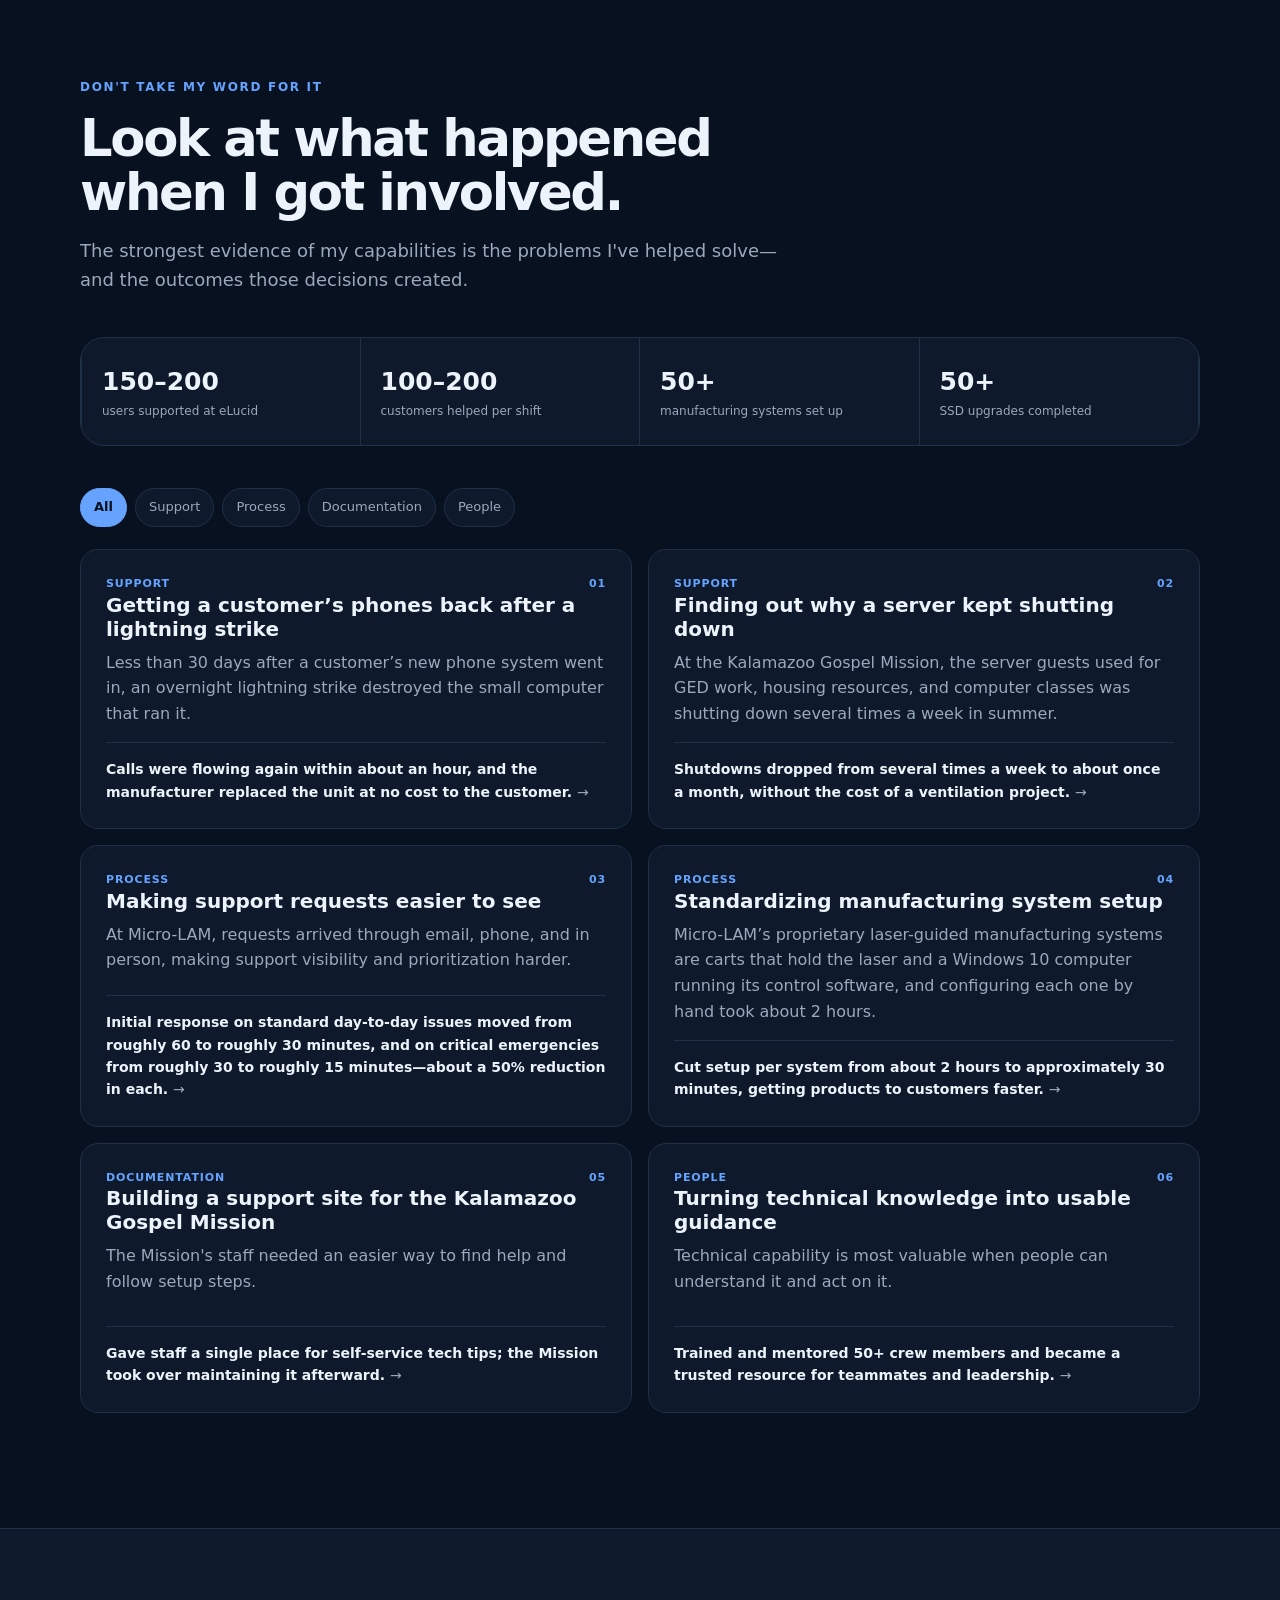
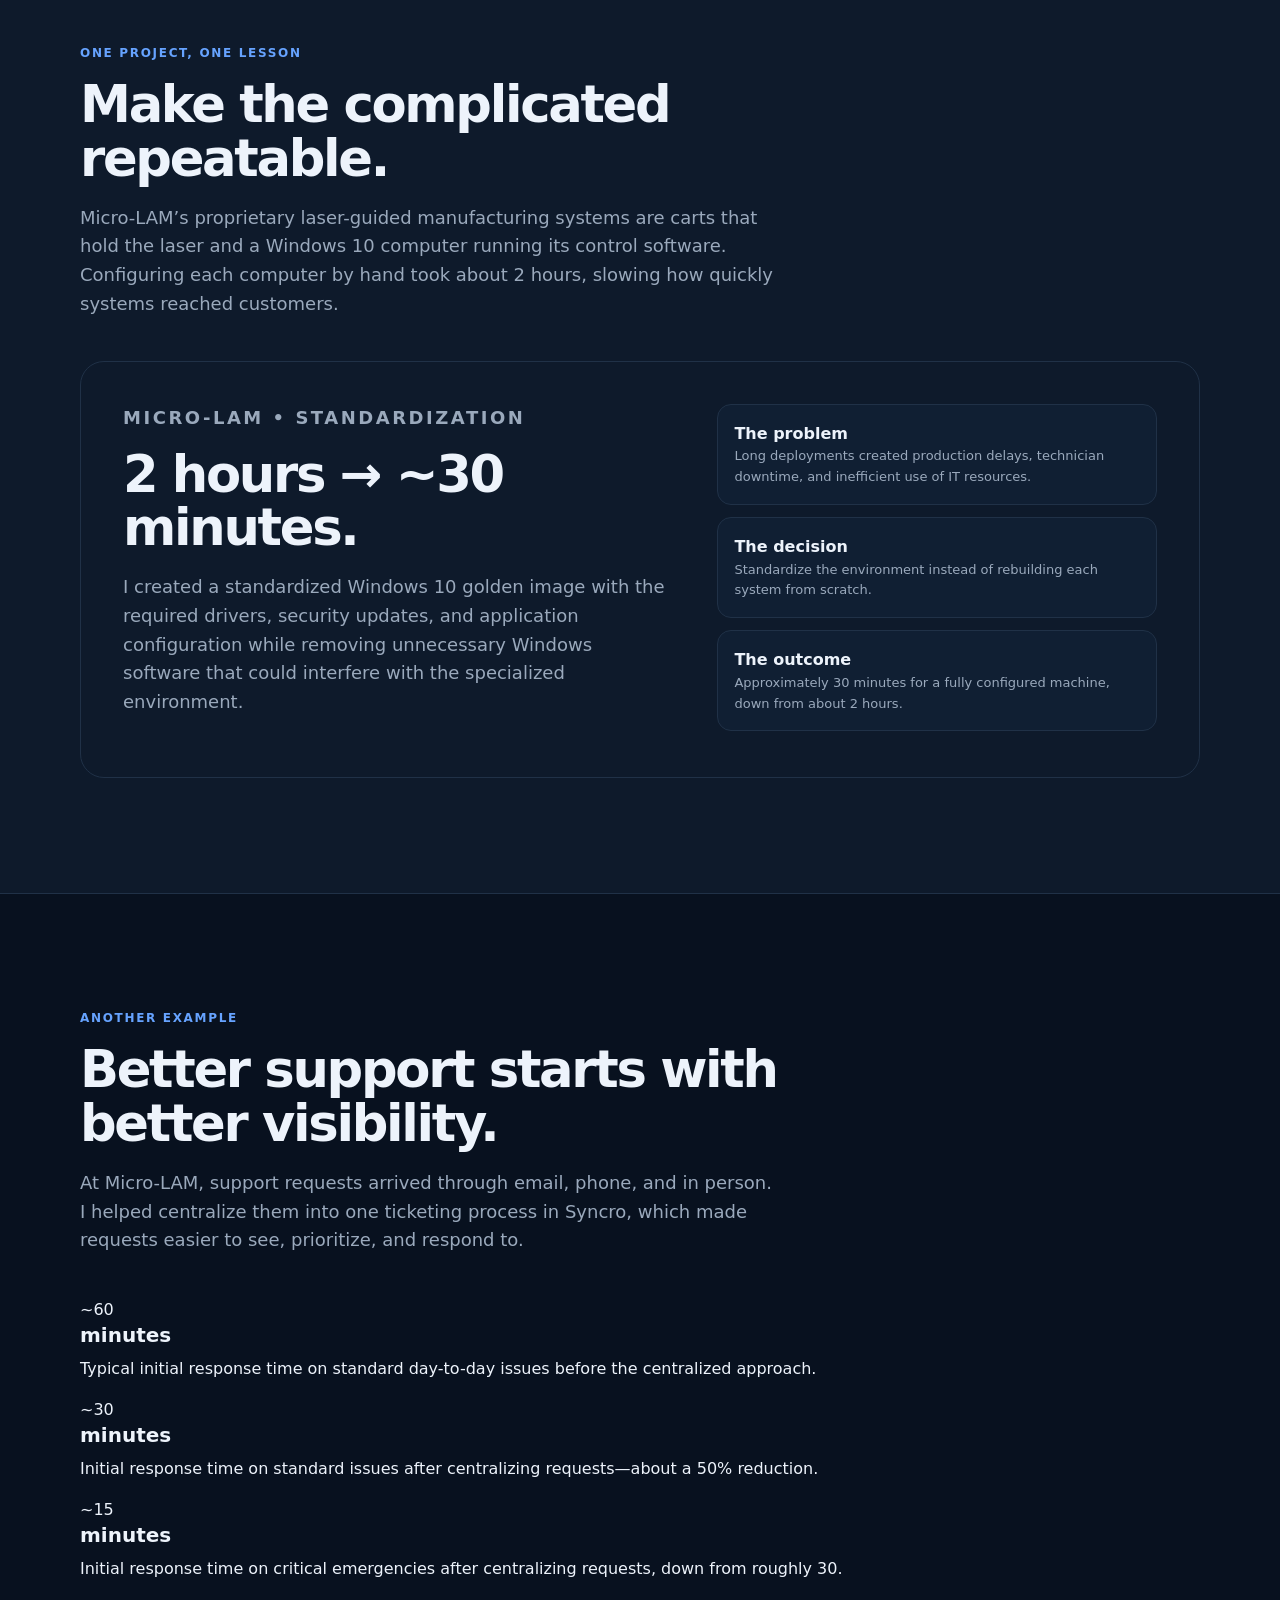
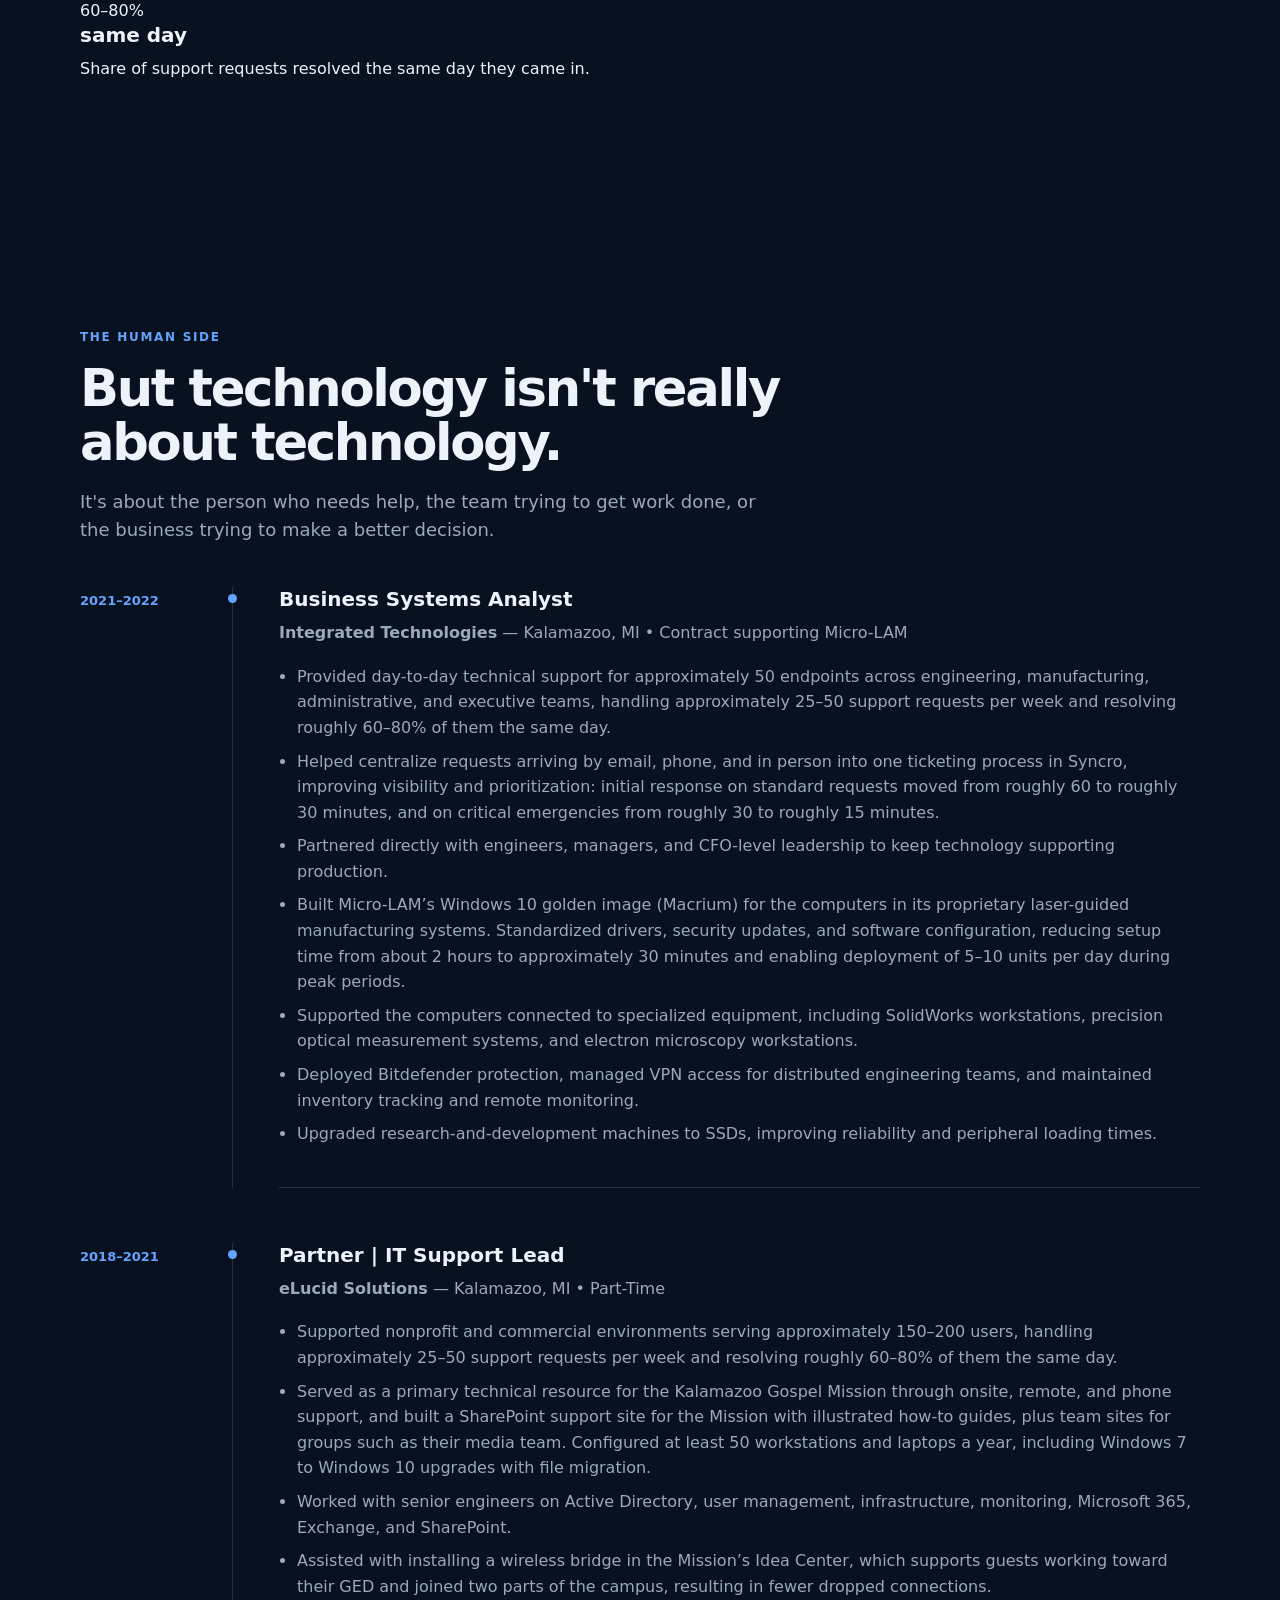
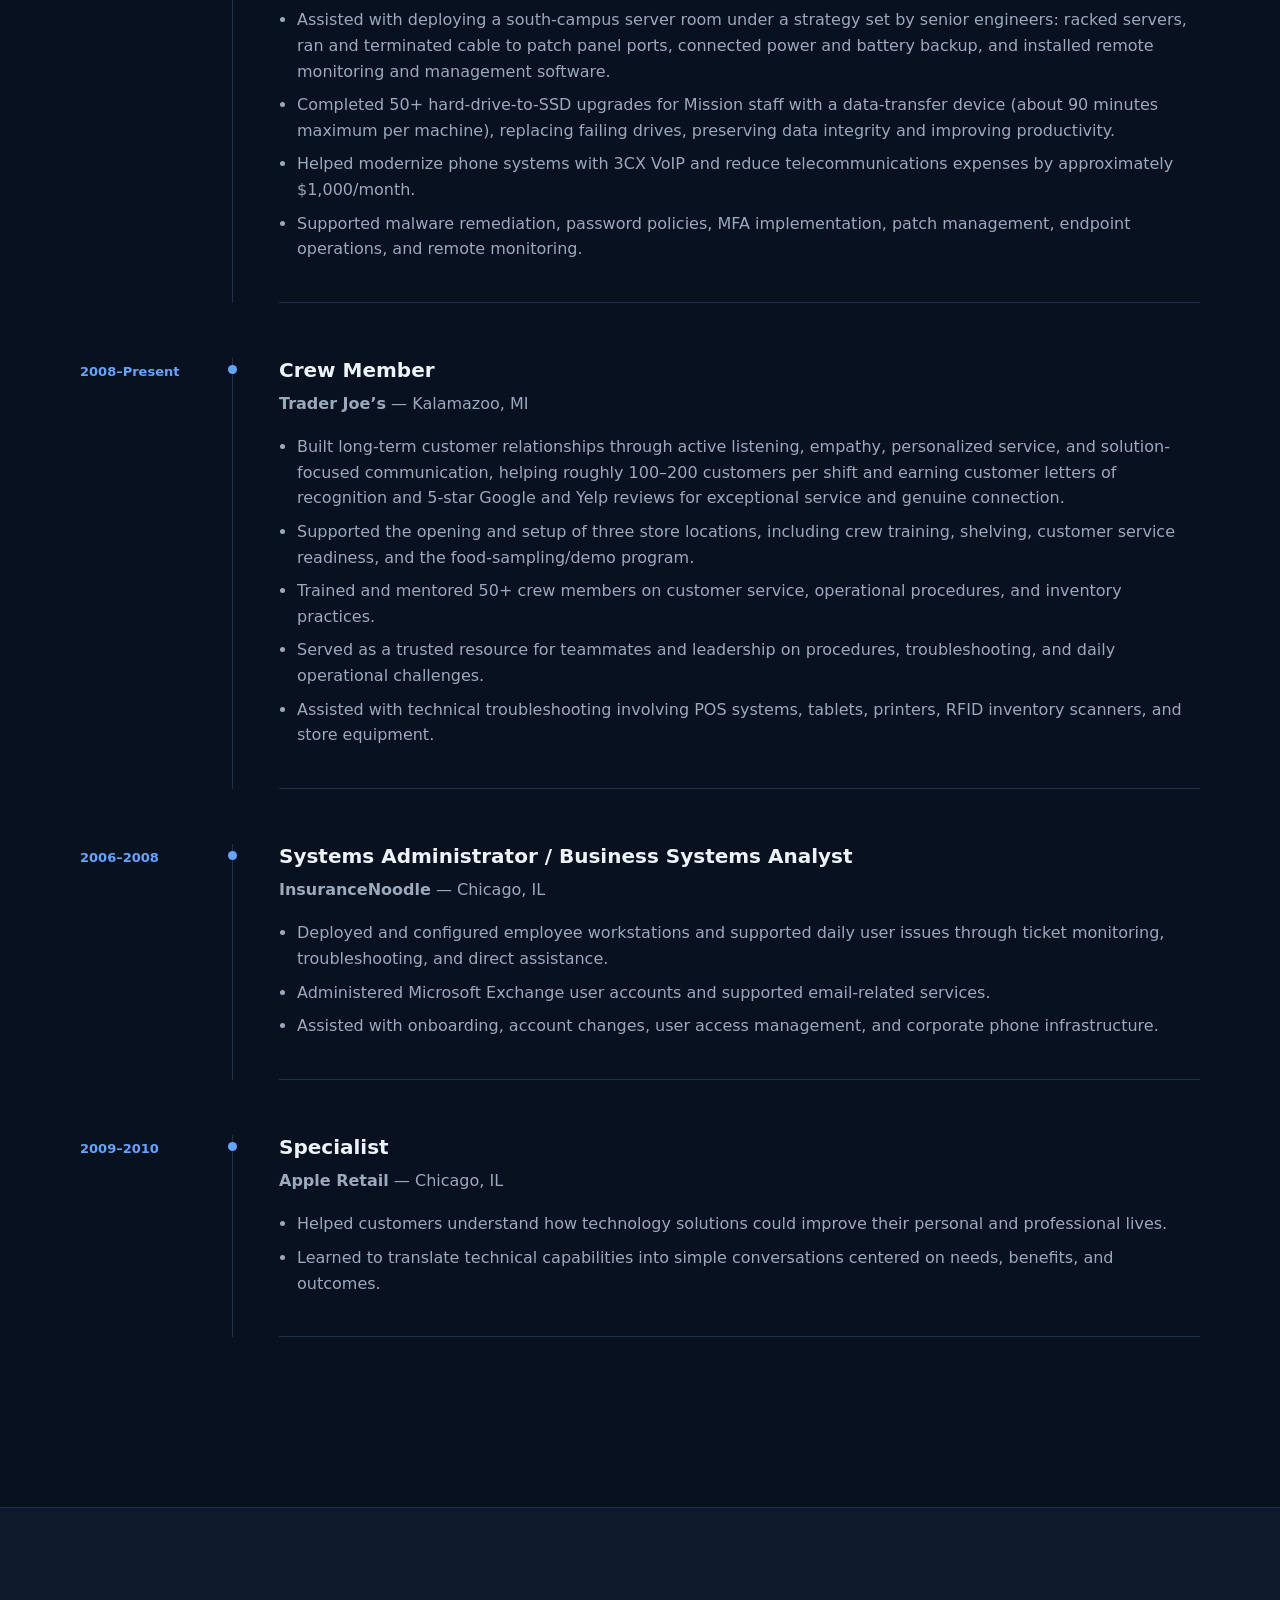
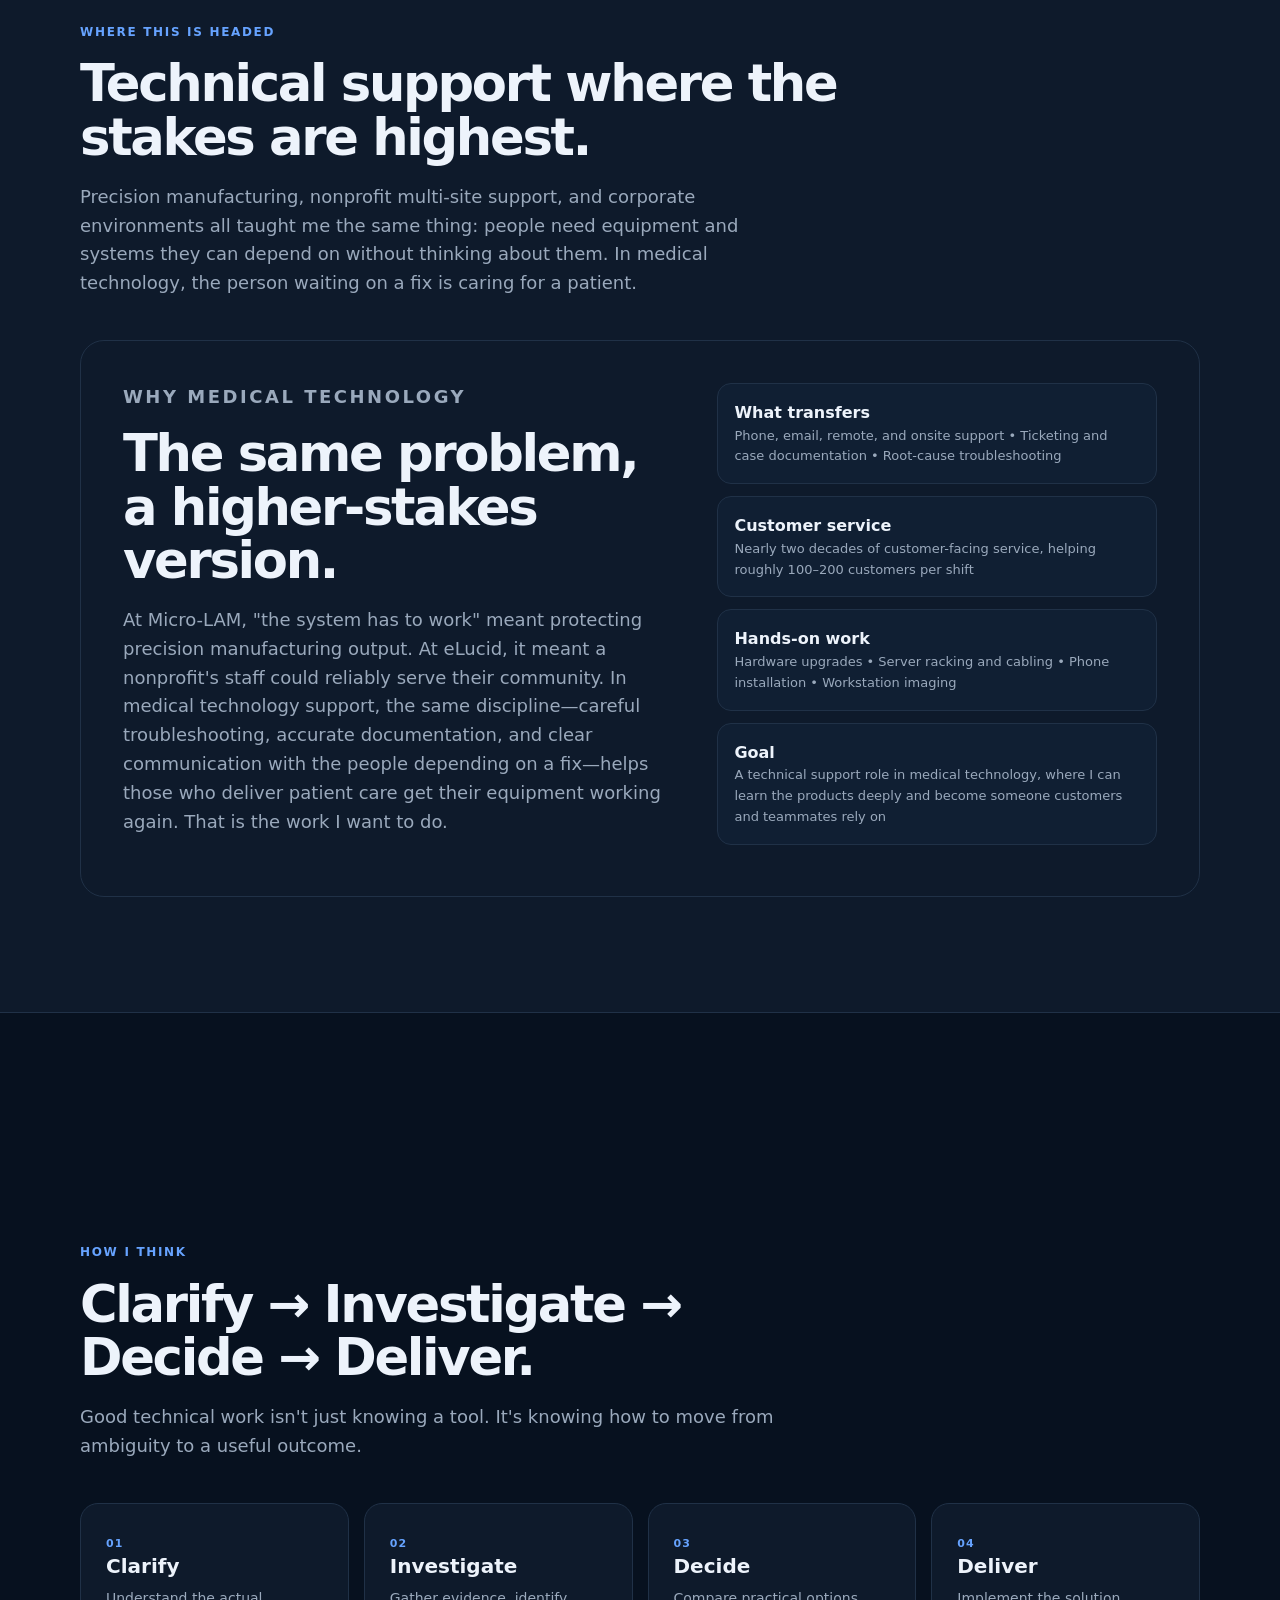
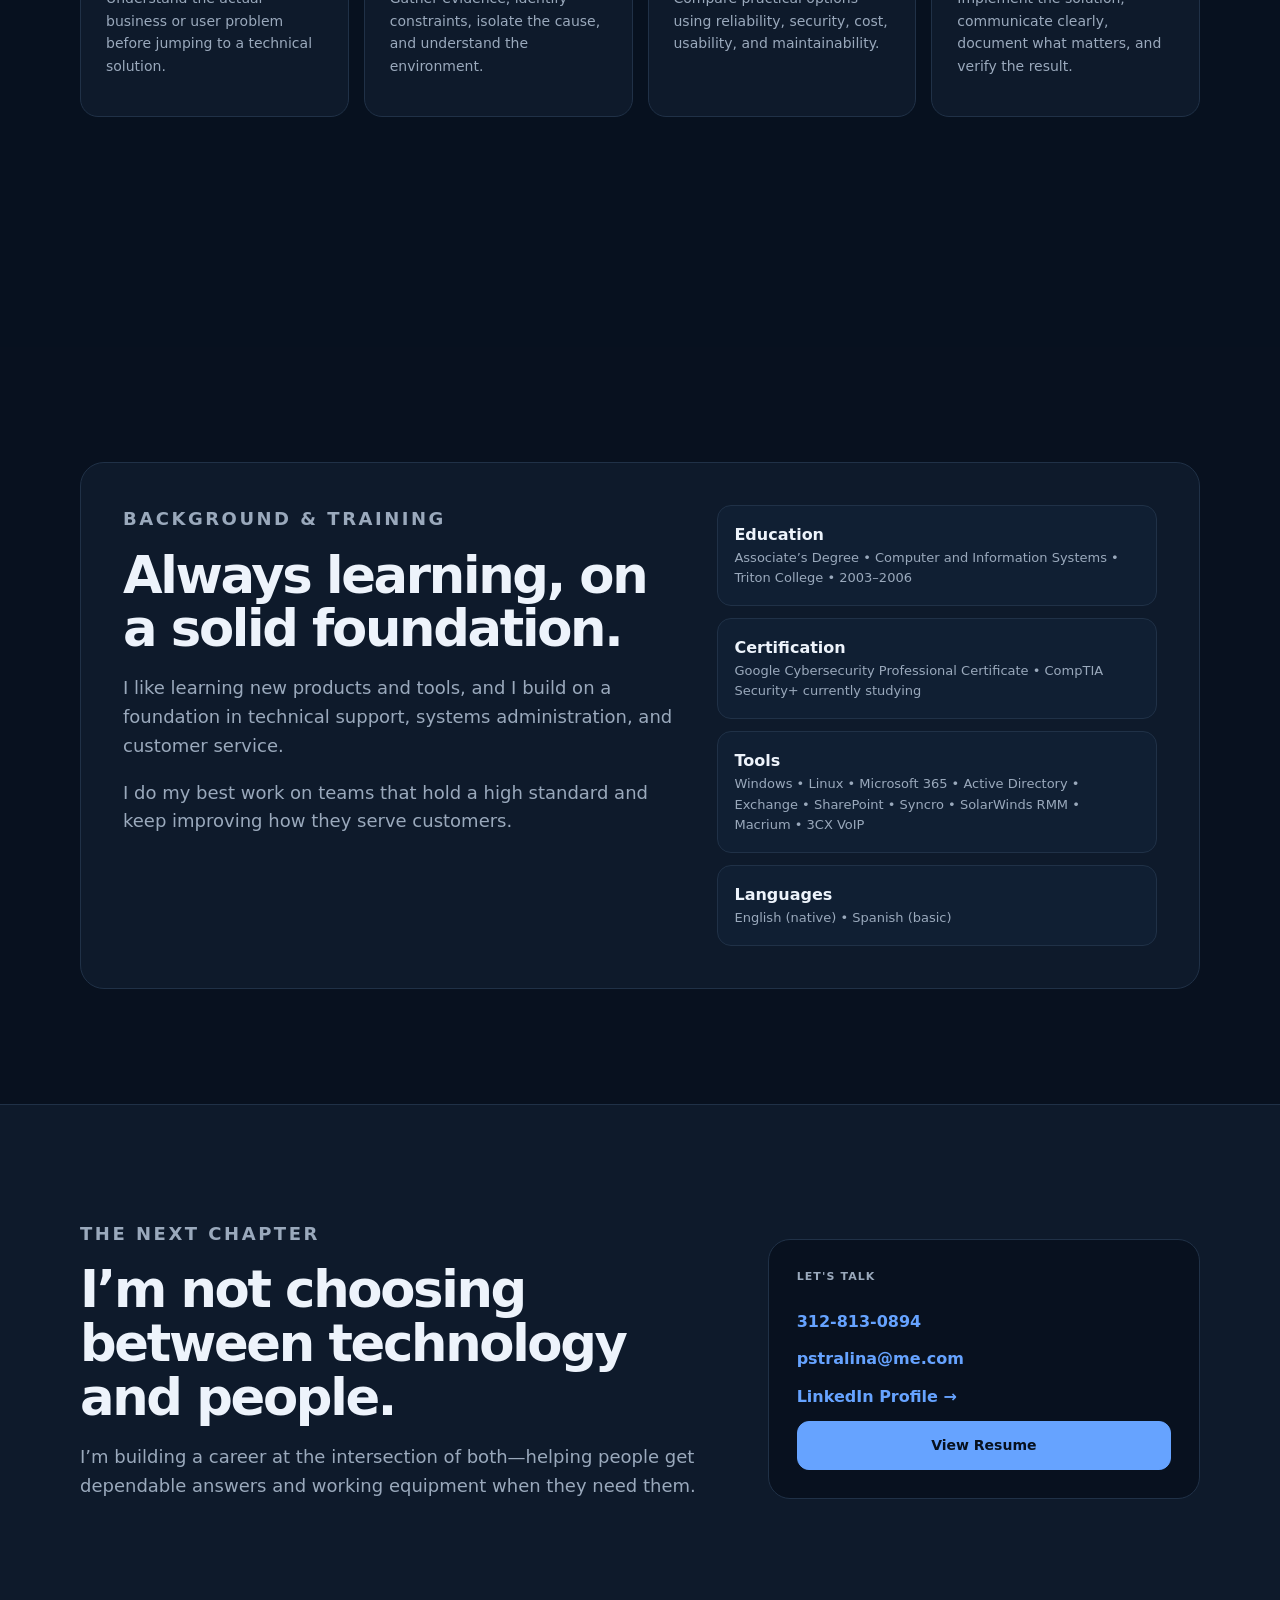
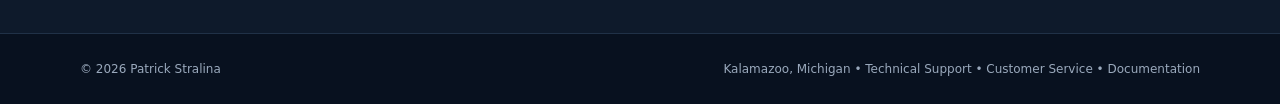
==== commit 146683e4: "Add files via upload" ====
--- a/index.html
+++ b/index.html
@@ -3,7 +3,7 @@
 <head>
 <meta charset="utf-8">
 <meta name="viewport" content="width=device-width, initial-scale=1">
-<meta name="description" content="Patrick Stralina — IT Systems Professional connecting technology, business needs, security, and people, with a focus on technical support.">
+<meta name="description" content="Patrick Stralina — technical support professional who troubleshoots with people by phone, email, remote session, and onsite, documents clearly, and improves how support works.">
 <title>Patrick Stralina | Technology Has Always Been About People</title>
 <link rel="stylesheet" href="styles.css">
 </head>
@@ -12,7 +12,7 @@
 <nav class="nav shell" aria-label="Primary navigation">
 <a class="brand" href="#home"><span class="brand-mark">PS</span><span>Patrick Stralina</span></a>
 <div class="nav-links">
-<a href="#story">Why I Work This Way</a><a href="#evidence">Evidence</a><a href="#experience">Experience</a><a href="#healthcare">Next Step</a><a href="#approach">How I Think</a><a href="#contact">Contact</a>
+<a href="#story">Why I Work This Way</a><a href="#evidence">Evidence</a><a href="#experience">Experience</a><a href="#next">Where I'm Headed</a><a href="#approach">How I Think</a><a href="#contact">Contact</a>
 </div>
 <div class="nav-actions">
 <button id="theme-toggle" class="icon-button" type="button" aria-label="Toggle color theme">◐</button>
@@ -20,7 +20,7 @@
 </div>
 </nav>
 <div id="mobile-menu" class="mobile-menu shell" hidden>
-<a href="#story">Why I Work This Way</a><a href="#evidence">Evidence</a><a href="#experience">Experience</a><a href="#healthcare">Next Step</a><a href="#approach">How I Think</a><a href="#contact">Contact</a>
+<a href="#story">Why I Work This Way</a><a href="#evidence">Evidence</a><a href="#experience">Experience</a><a href="#next">Where I'm Headed</a><a href="#approach">How I Think</a><a href="#contact">Contact</a>
 </div>
 </header>
 
@@ -28,24 +28,24 @@
 
 <section class="hero shell">
 <div class="hero-copy reveal">
-<p class="eyebrow">TECHNICAL SUPPORT • SYSTEMS • SERVICE</p>
+<p class="eyebrow">TECHNICAL SUPPORT • CUSTOMER SERVICE • DOCUMENTATION</p>
 <h1>Technology has always been <span>about people.</span></h1>
-<p class="hero-lede">I help people and organizations get more from the technology they rely on—by connecting dependable systems, practical security, business needs, and human experience.</p>
+<p class="hero-lede">I help people get back to work when the technology they rely on stops working—by listening first, troubleshooting carefully, documenting clearly, and improving the process so it happens less often.</p>
 <div class="hero-actions">
 <a class="button primary" href="#story">See how I work ↓</a>
 <a class="button secondary" href="#contact">Start a conversation</a>
 </div>
-<div class="role-tags"><span>IT & Systems</span><span>Endpoint Management</span><span>Documentation</span><span>Cybersecurity</span><span>User Support</span></div>
+<div class="role-tags"><span>Customer & Technical Support</span><span>Troubleshooting</span><span>Documentation</span><span>Process Improvement</span><span>Training</span></div>
 </div>
 <aside class="hero-card reveal">
 <div class="card-kicker">THE SHORT VERSION</div>
-<div class="snapshot-number">300+</div>
-<div class="snapshot-label">users supported across my career</div>
+<div class="snapshot-number">60–80%</div>
+<div class="snapshot-label">of support requests resolved the same day</div>
 <div class="snapshot-grid">
-<div><strong>300+</strong><span>workstations deployed</span></div>
-<div><strong>50+</strong><span>specialized systems</span></div>
-<div><strong>~20 min</strong><span>specialized deployment</span></div>
-<div><strong>$1K+/mo</strong><span>telecom savings</span></div>
+<div><strong>25–50</strong><span>support requests a week</span></div>
+<div><strong>~50%</strong><span>faster first response</span></div>
+<div><strong>300+</strong><span>workstations deployed or configured</span></div>
+<div><strong>50+</strong><span>crew members trained</span></div>
 </div>
 </aside>
 </section>
@@ -58,10 +58,10 @@
 <p>It fails when people can't use it, trust it, or depend on it. That's the space I've spent my career working in.</p>
 </div>
 <div class="capability-grid">
-<article class="cap-card reveal"><span class="cap-index">01</span><h3>Systems</h3><p>Build, deploy, troubleshoot, standardize, and improve the technology people depend on every day.</p></article>
-<article class="cap-card reveal"><span class="cap-index">02</span><h3>Security</h3><p>Bring protection, access, monitoring, patching, MFA, and security-minded thinking into practical IT operations.</p></article>
-<article class="cap-card reveal"><span class="cap-index">03</span><h3>People</h3><p>Listen first, translate technical problems into understandable decisions, and build trust through useful support.</p></article>
-<article class="cap-card reveal"><span class="cap-index">04</span><h3>Business</h3><p>Connect technical decisions to reliability, cost, productivity, workflow, and the outcomes the organization actually needs.</p></article>
+<article class="cap-card reveal"><span class="cap-index">01</span><h3>People</h3><p>Listen first, stay calm, and explain technical problems in plain language so the person on the other end knows what is happening and what comes next.</p></article>
+<article class="cap-card reveal"><span class="cap-index">02</span><h3>Troubleshooting</h3><p>Confirm the problem, gather the details, and work from the simplest cause to the most complex—and recognize when it is time to bring in an engineer or go onsite.</p></article>
+<article class="cap-card reveal"><span class="cap-index">03</span><h3>Documentation</h3><p>Record the request, what was found, and what fixed it, and turn recurring answers into guides people can follow on their own.</p></article>
+<article class="cap-card reveal"><span class="cap-index">04</span><h3>Improvement</h3><p>Look for the cause behind a repeat problem, then build a process that prevents it or makes the fix faster next time.</p></article>
 </div>
 </div>
 </section>
@@ -75,13 +75,13 @@
 <div class="proof-bar" style="border:1px solid var(--line);border-radius:24px;overflow:hidden;margin-bottom:42px">
 <div class="proof-grid">
 <div><strong>150–200</strong><span>users supported at eLucid</span></div>
-<div><strong>25–50</strong><span>support tickets per week</span></div>
-<div><strong>50+</strong><span>specialized systems</span></div>
-<div><strong>~50%</strong><span>faster first response</span></div>
+<div><strong>100–200</strong><span>customers helped per shift</span></div>
+<div><strong>50+</strong><span>manufacturing systems set up</span></div>
+<div><strong>50+</strong><span>SSD upgrades completed</span></div>
 </div>
 </div>
 <div class="filter-row" role="group" aria-label="Filter evidence">
-<button class="filter active" data-filter="all">All</button><button class="filter" data-filter="systems">Systems</button><button class="filter" data-filter="security">Security</button><button class="filter" data-filter="business">Business</button><button class="filter" data-filter="people">People</button>
+<button class="filter active" data-filter="all">All</button><button class="filter" data-filter="support">Support</button><button class="filter" data-filter="process">Process</button><button class="filter" data-filter="documentation">Documentation</button><button class="filter" data-filter="people">People</button>
 </div>
 <div id="case-grid" class="case-grid"></div>
 </section>
@@ -112,13 +112,13 @@
 <div class="section-heading reveal">
 <p class="eyebrow">ANOTHER EXAMPLE</p>
 <h2>Better support starts with better visibility.</h2>
-<p>At Micro-LAM, support requests arrived through email, phone, and in person. I helped design a centralized ticketing approach in Syncro that made requests easier to see, prioritize, and respond to.</p>
+<p>At Micro-LAM, support requests arrived through email, phone, and in person. I helped centralize them into one ticketing process in Syncro, which made requests easier to see, prioritize, and respond to.</p>
 </div>
 <div class="stats">
 <div class="stat reveal"><div class="num">~60</div><h3>minutes</h3><p>Typical initial response time on standard day-to-day issues before the centralized approach.</p></div>
-<div class="stat reveal"><div class="num">~30</div><h3>minutes</h3><p>Initial response time on standard issues after centralizing requests—about a 50% reduction. Critical emergency response improved from ~30 to ~15 minutes.</p></div>
-<div class="stat reveal"><div class="num">$1K+</div><h3>saved each month</h3><p>Telecommunications expense reduction after helping modernize a client to 3CX VoIP.</p></div>
-<div class="stat reveal"><div class="num">$12K+</div><h3>annualized</h3><p>Approximate yearly savings represented by that monthly reduction.</p></div>
+<div class="stat reveal"><div class="num">~30</div><h3>minutes</h3><p>Initial response time on standard issues after centralizing requests—about a 50% reduction.</p></div>
+<div class="stat reveal"><div class="num">~15</div><h3>minutes</h3><p>Initial response time on critical emergencies after centralizing requests, down from roughly 30.</p></div>
+<div class="stat reveal"><div class="num">60–80%</div><h3>same day</h3><p>Share of support requests resolved the same day they came in.</p></div>
 </div>
 </section>
 
@@ -129,37 +129,37 @@
 <p>It's about the person who needs help, the team trying to get work done, or the business trying to make a better decision.</p>
 </div>
 <div class="timeline">
-<article class="timeline-item reveal"><div class="timeline-date">2021–2022</div><div class="timeline-line"></div><div class="timeline-content"><h3>Business Systems Analyst</h3><p class="muted"><strong>Integrated Technologies</strong> — Kalamazoo, MI • Contract supporting Micro-LAM</p><ul><li>Supported approximately 50 endpoints across engineering, manufacturing, administrative, and executive teams, handling approximately 25–50 support requests per week and resolving roughly 60–80% of them the same day.</li><li>Partnered with engineers, managers, CFO-level leadership, and end users supporting specialized manufacturing operations.</li><li>Helped develop Micro-LAM’s Windows 10 golden-image process (Macrium) for proprietary laser-guided manufacturing systems. Standardized drivers, security updates, and software configuration, reducing setup time from about 2 hours to approximately 30 minutes and enabling deployment of 5–10 units per day during peak periods.</li><li>Supported SolidWorks, optical measurement systems, electron microscopy, Bitdefender, VPN access, endpoint visibility, inventory tracking, and remote monitoring.</li><li>Upgraded research-and-development machines to SSDs, improving reliability and peripheral loading times.</li></ul></div></article>
+<article class="timeline-item reveal"><div class="timeline-date">2021–2022</div><div class="timeline-line"></div><div class="timeline-content"><h3>Business Systems Analyst</h3><p class="muted"><strong>Integrated Technologies</strong> — Kalamazoo, MI • Contract supporting Micro-LAM</p><ul><li>Provided day-to-day technical support for approximately 50 endpoints across engineering, manufacturing, administrative, and executive teams, handling approximately 25–50 support requests per week and resolving roughly 60–80% of them the same day.</li><li>Helped centralize requests arriving by email, phone, and in person into one ticketing process in Syncro, improving visibility and prioritization: initial response on standard requests moved from roughly 60 to roughly 30 minutes, and on critical emergencies from roughly 30 to roughly 15 minutes.</li><li>Partnered directly with engineers, managers, and CFO-level leadership to keep technology supporting production.</li><li>Built Micro-LAM’s Windows 10 golden image (Macrium) for the computers in its proprietary laser-guided manufacturing systems. Standardized drivers, security updates, and software configuration, reducing setup time from about 2 hours to approximately 30 minutes and enabling deployment of 5–10 units per day during peak periods.</li><li>Supported the computers connected to specialized equipment, including SolidWorks workstations, precision optical measurement systems, and electron microscopy workstations.</li><li>Deployed Bitdefender protection, managed VPN access for distributed engineering teams, and maintained inventory tracking and remote monitoring.</li><li>Upgraded research-and-development machines to SSDs, improving reliability and peripheral loading times.</li></ul></div></article>
 
 <article class="timeline-item reveal"><div class="timeline-date">2018–2021</div><div class="timeline-line"></div><div class="timeline-content"><h3>Partner | IT Support Lead</h3><p class="muted"><strong>eLucid Solutions</strong> — Kalamazoo, MI • Part-Time</p><ul><li>Supported nonprofit and commercial environments serving approximately 150–200 users, handling approximately 25–50 support requests per week and resolving roughly 60–80% of them the same day.</li><li>Served as a primary technical resource for the Kalamazoo Gospel Mission through onsite, remote, and phone support, and built a SharePoint support site for the Mission with illustrated how-to guides, plus team sites for groups such as their media team. Configured at least 50 workstations and laptops a year, including Windows 7 to Windows 10 upgrades with file migration.</li><li>Worked with senior engineers on Active Directory, user management, infrastructure, monitoring, Microsoft 365, Exchange, and SharePoint.</li><li>Assisted with installing a wireless bridge in the Mission’s Idea Center, which supports guests working toward their GED and joined two parts of the campus, resulting in fewer dropped connections.</li><li>Assisted with deploying a south-campus server room under a strategy set by senior engineers: racked servers, ran and terminated cable to patch panel ports, connected power and battery backup, and installed remote monitoring and management software.</li><li>Completed 50+ hard-drive-to-SSD upgrades for Mission staff with a data-transfer device (about 90 minutes maximum per machine), replacing failing drives, preserving data integrity and improving productivity.</li><li>Helped modernize phone systems with 3CX VoIP and reduce telecommunications expenses by approximately $1,000/month.</li><li>Supported malware remediation, password policies, MFA implementation, patch management, endpoint operations, and remote monitoring.</li></ul></div></article>
 
+<article class="timeline-item reveal"><div class="timeline-date">2008–Present</div><div class="timeline-line"></div><div class="timeline-content"><h3>Crew Member</h3><p class="muted"><strong>Trader Joe’s</strong> — Kalamazoo, MI</p><ul><li>Built long-term customer relationships through active listening, empathy, personalized service, and solution-focused communication, helping roughly 100–200 customers per shift and earning customer letters of recognition and 5-star Google and Yelp reviews for exceptional service and genuine connection.</li><li>Supported the opening and setup of three store locations, including crew training, shelving, customer service readiness, and the food-sampling/demo program.</li><li>Trained and mentored 50+ crew members on customer service, operational procedures, and inventory practices.</li><li>Served as a trusted resource for teammates and leadership on procedures, troubleshooting, and daily operational challenges.</li><li>Assisted with technical troubleshooting involving POS systems, tablets, printers, RFID inventory scanners, and store equipment.</li></ul></div></article>
+
 <article class="timeline-item reveal"><div class="timeline-date">2006–2008</div><div class="timeline-line"></div><div class="timeline-content"><h3>Systems Administrator / Business Systems Analyst</h3><p class="muted"><strong>InsuranceNoodle</strong> — Chicago, IL</p><ul><li>Deployed and configured employee workstations and supported daily user issues through ticket monitoring, troubleshooting, and direct assistance.</li><li>Administered Microsoft Exchange user accounts and supported email-related services.</li><li>Assisted with onboarding, account changes, user access management, and corporate phone infrastructure.</li></ul></div></article>
 
-<article class="timeline-item reveal"><div class="timeline-date">2008–Present</div><div class="timeline-line"></div><div class="timeline-content"><h3>Customer Service, Training & Operations</h3><p class="muted"><strong>Trader Joe’s</strong> — Kalamazoo, MI</p><ul><li>Built long-term customer relationships through active listening, empathy, personalized service, and solution-focused communication, helping roughly 100–200 customers per shift and earning customer letters of recognition and 5-star Google and Yelp reviews for exceptional service and genuine connection.</li><li>Supported the opening and setup of three store locations, including crew training, shelving, customer service readiness, and the food-sampling/demo program.</li><li>Trained and mentored 50+ crew members on customer service, operational procedures, and inventory practices.</li><li>Served as a trusted resource for teammates and leadership on procedures, troubleshooting, and daily operational challenges.</li><li>Assisted with technical troubleshooting involving POS systems, tablets, printers, RFID inventory scanners, and store equipment.</li></ul></div></article>
-
 <article class="timeline-item reveal"><div class="timeline-date">2009–2010</div><div class="timeline-line"></div><div class="timeline-content"><h3>Specialist</h3><p class="muted"><strong>Apple Retail</strong> — Chicago, IL</p><ul><li>Helped customers understand how technology solutions could improve their personal and professional lives.</li><li>Learned to translate technical capabilities into simple conversations centered on needs, benefits, and outcomes.</li></ul></div></article>
 </div>
 </div>
 </section>
 
-<section id="healthcare" class="section section-alt">
+<section id="next" class="section section-alt">
 <div class="shell">
 <div class="section-heading reveal">
 <p class="eyebrow">WHERE THIS IS HEADED</p>
-<h2>Support first, healthcare technology next.</h2>
-<p>Precision manufacturing, nonprofit multi-site support, and regulated corporate environments all share the same core demand healthcare technology runs on: systems that specialists, leadership, and end users can depend on without thinking about them.</p>
+<h2>Technical support where the stakes are highest.</h2>
+<p>Precision manufacturing, nonprofit multi-site support, and corporate environments all taught me the same thing: people need equipment and systems they can depend on without thinking about them. In medical technology, the person waiting on a fix is caring for a patient.</p>
 </div>
 <div class="development-card reveal">
 <div>
-<p class="eyebrow">WHY HEALTHCARE IT</p>
+<p class="eyebrow">WHY MEDICAL TECHNOLOGY</p>
 <h2>The same problem, a higher-stakes version.</h2>
-<p>At Micro-LAM, "the system has to work" meant protecting precision manufacturing output. At eLucid, it meant a nonprofit's staff could reliably serve their community. In healthcare IT, the same discipline—standardized deployment, endpoint security, patient access management, and clear communication across technical, executive, and frontline stakeholders—protects patient care instead. I'm building toward that intersection deliberately, not starting over.</p>
+<p>At Micro-LAM, "the system has to work" meant protecting precision manufacturing output. At eLucid, it meant a nonprofit's staff could reliably serve their community. In medical technology support, the same discipline—careful troubleshooting, accurate documentation, and clear communication with the people depending on a fix—helps those who deliver patient care get their equipment working again. That is the work I want to do.</p>
 </div>
 <div class="credentials">
-<div><strong>Transferable foundation</strong><span>Endpoint management, Active Directory, Microsoft 365/Exchange, VPN, and endpoint security across 150–200 user environments</span></div>
-<div><strong>Security groundwork</strong><span>Google Cybersecurity Professional Certificate • CompTIA Security+ currently studying</span></div>
-<div><strong>Target environment</strong><span>Southwest Michigan healthcare systems using enterprise EHR platforms, including Epic</span></div>
-<div><strong>Near-term goal</strong><span>Technical support and service roles, with a path toward healthcare and medical technology</span></div>
+<div><strong>What transfers</strong><span>Phone, email, remote, and onsite support • Ticketing and case documentation • Root-cause troubleshooting</span></div>
+<div><strong>Customer service</strong><span>Nearly two decades of customer-facing service, helping roughly 100–200 customers per shift</span></div>
+<div><strong>Hands-on work</strong><span>Hardware upgrades • Server racking and cabling • Phone installation • Workstation imaging</span></div>
+<div><strong>Goal</strong><span>A technical support role in medical technology, where I can learn the products deeply and become someone customers and teammates rely on</span></div>
 </div>
 </div>
 </div>
@@ -184,29 +184,29 @@
 <section class="section shell">
 <div class="development-card reveal">
 <div>
-<p class="eyebrow">WHERE I'M GOING</p>
-<h2>Building on systems experience toward what's next.</h2>
-<p>My cybersecurity development builds on an existing foundation in systems administration, endpoint support, troubleshooting, access management, monitoring, and hardening.</p>
-<p>I'm especially interested in roles where technology, business operations, security, automation, and people intersect.</p>
+<p class="eyebrow">BACKGROUND & TRAINING</p>
+<h2>Always learning, on a solid foundation.</h2>
+<p>I like learning new products and tools, and I build on a foundation in technical support, systems administration, and customer service.</p>
+<p>I do my best work on teams that hold a high standard and keep improving how they serve customers.</p>
 </div>
 <div class="credentials">
-<div><strong>IT & Systems</strong><span>Endpoint management • Systems administration • Business technology</span></div>
-<div><strong>Cybersecurity</strong><span>Google Cybersecurity Professional Certificate • CompTIA Security+ currently studying</span></div>
 <div><strong>Education</strong><span>Associate’s Degree • Computer and Information Systems • Triton College • 2003–2006</span></div>
-<div><strong>Next frontier</strong><span>Automation & AI • Process improvement • Business/technology integration</span></div>
+<div><strong>Certification</strong><span>Google Cybersecurity Professional Certificate • CompTIA Security+ currently studying</span></div>
+<div><strong>Tools</strong><span>Windows • Linux • Microsoft 365 • Active Directory • Exchange • SharePoint • Syncro • SolarWinds RMM • Macrium • 3CX VoIP</span></div>
+<div><strong>Languages</strong><span>English (native) • Spanish (basic)</span></div>
 </div>
 </div>
 </section>
 
 <section id="contact" class="section contact-section">
 <div class="shell contact-grid">
-<div class="reveal"><p class="eyebrow">THE NEXT CHAPTER</p><h2>I’m not choosing between technology and people.</h2><p>I’m building a career at the intersection of both—helping organizations make technology more dependable, useful, secure, and human.</p></div>
+<div class="reveal"><p class="eyebrow">THE NEXT CHAPTER</p><h2>I’m not choosing between technology and people.</h2><p>I’m building a career at the intersection of both—helping people get dependable answers and working equipment when they need them.</p></div>
 <div class="contact-card reveal"><p class="contact-label">LET'S TALK</p><a href="tel:+13128130894">312-813-0894</a><a href="mailto:pstralina@me.com">pstralina@me.com</a><a href="https://linkedin.com/in/patrick-stralina-b7555090" target="_blank" rel="noopener">LinkedIn Profile →</a><a class="button primary" href="resume.pdf">View Resume</a></div>
 </div>
 </section>
 </main>
 
-<footer class="footer"><div class="shell footer-inner"><span>© <span id="year"></span> Patrick Stralina</span><span>Kalamazoo, Michigan • Technical Support • Systems • Service</span></div></footer>
+<footer class="footer"><div class="shell footer-inner"><span>© <span id="year"></span> Patrick Stralina</span><span>Kalamazoo, Michigan • Technical Support • Customer Service • Documentation</span></div></footer>
 <dialog id="case-dialog" class="case-dialog"><button id="dialog-close" class="dialog-close" type="button" aria-label="Close case study">×</button><div id="dialog-content"></div></dialog>
 <script src="script.js"></script>
 </body>
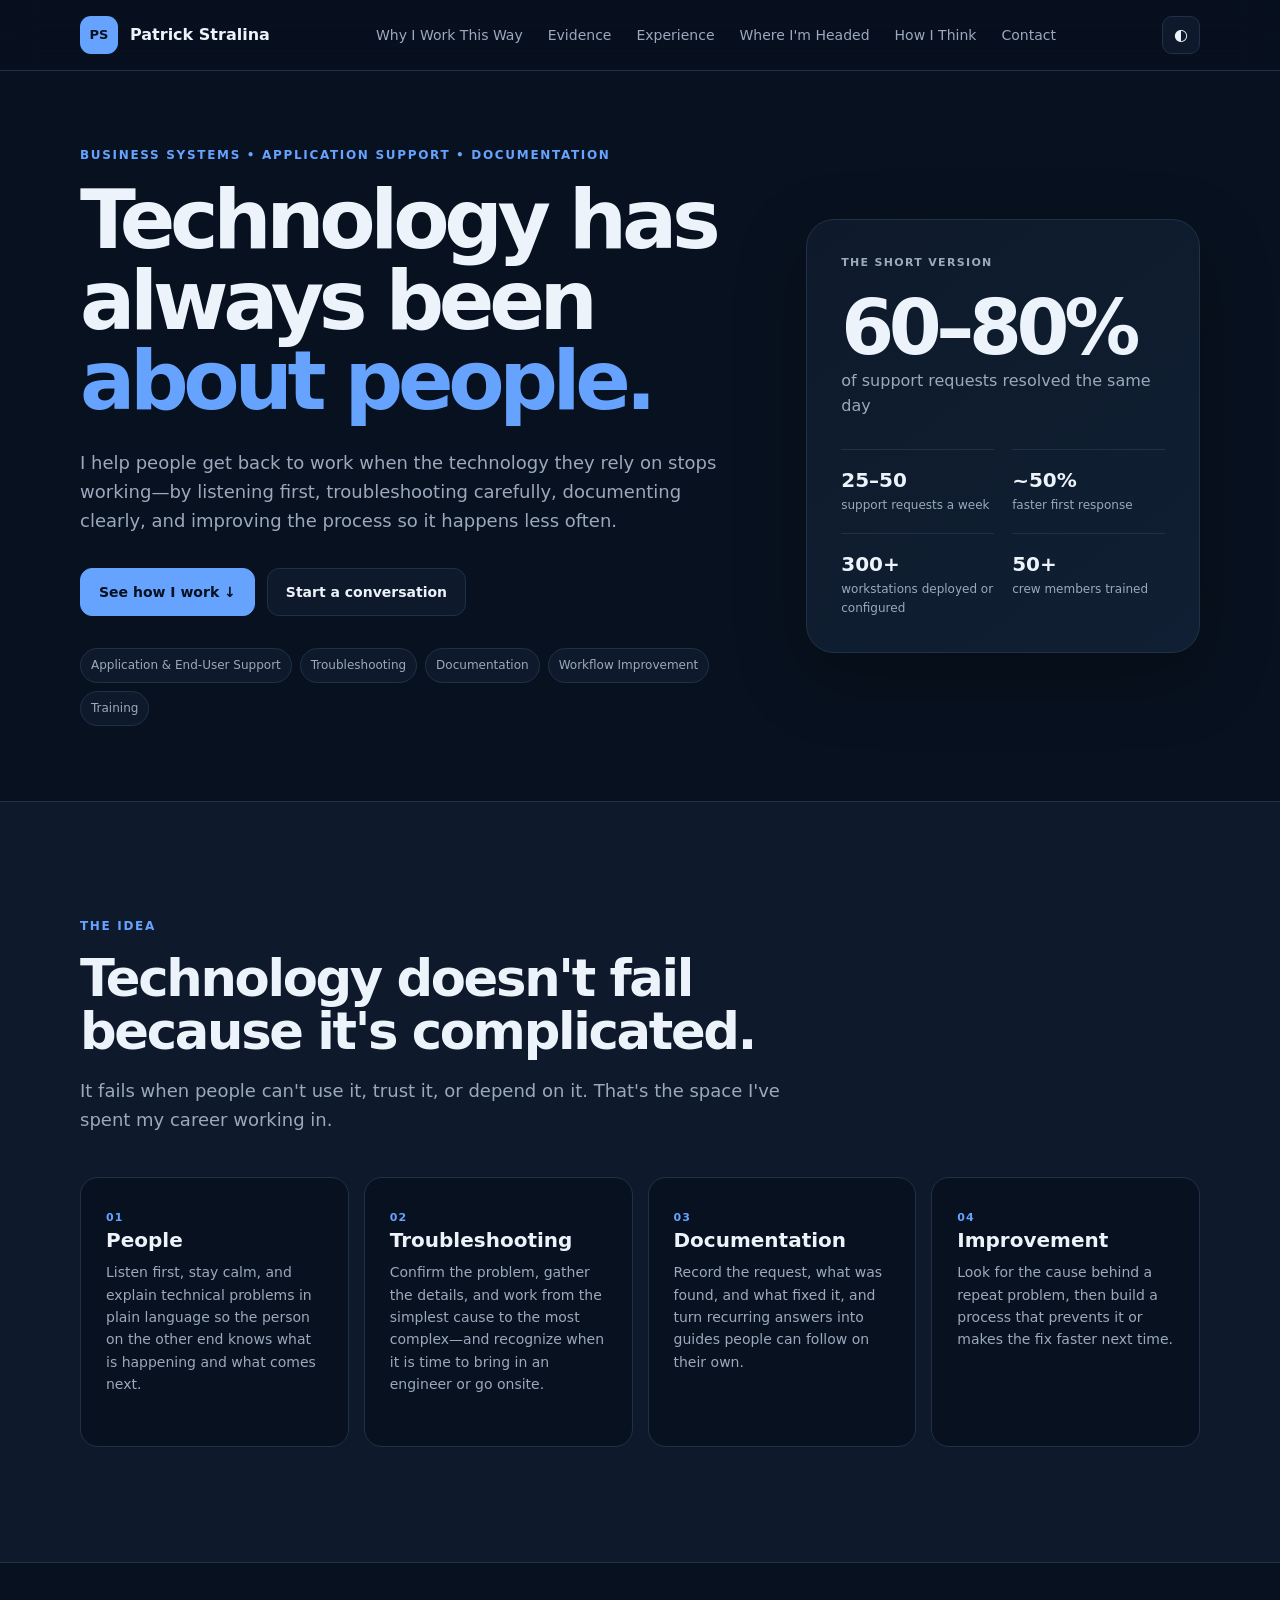
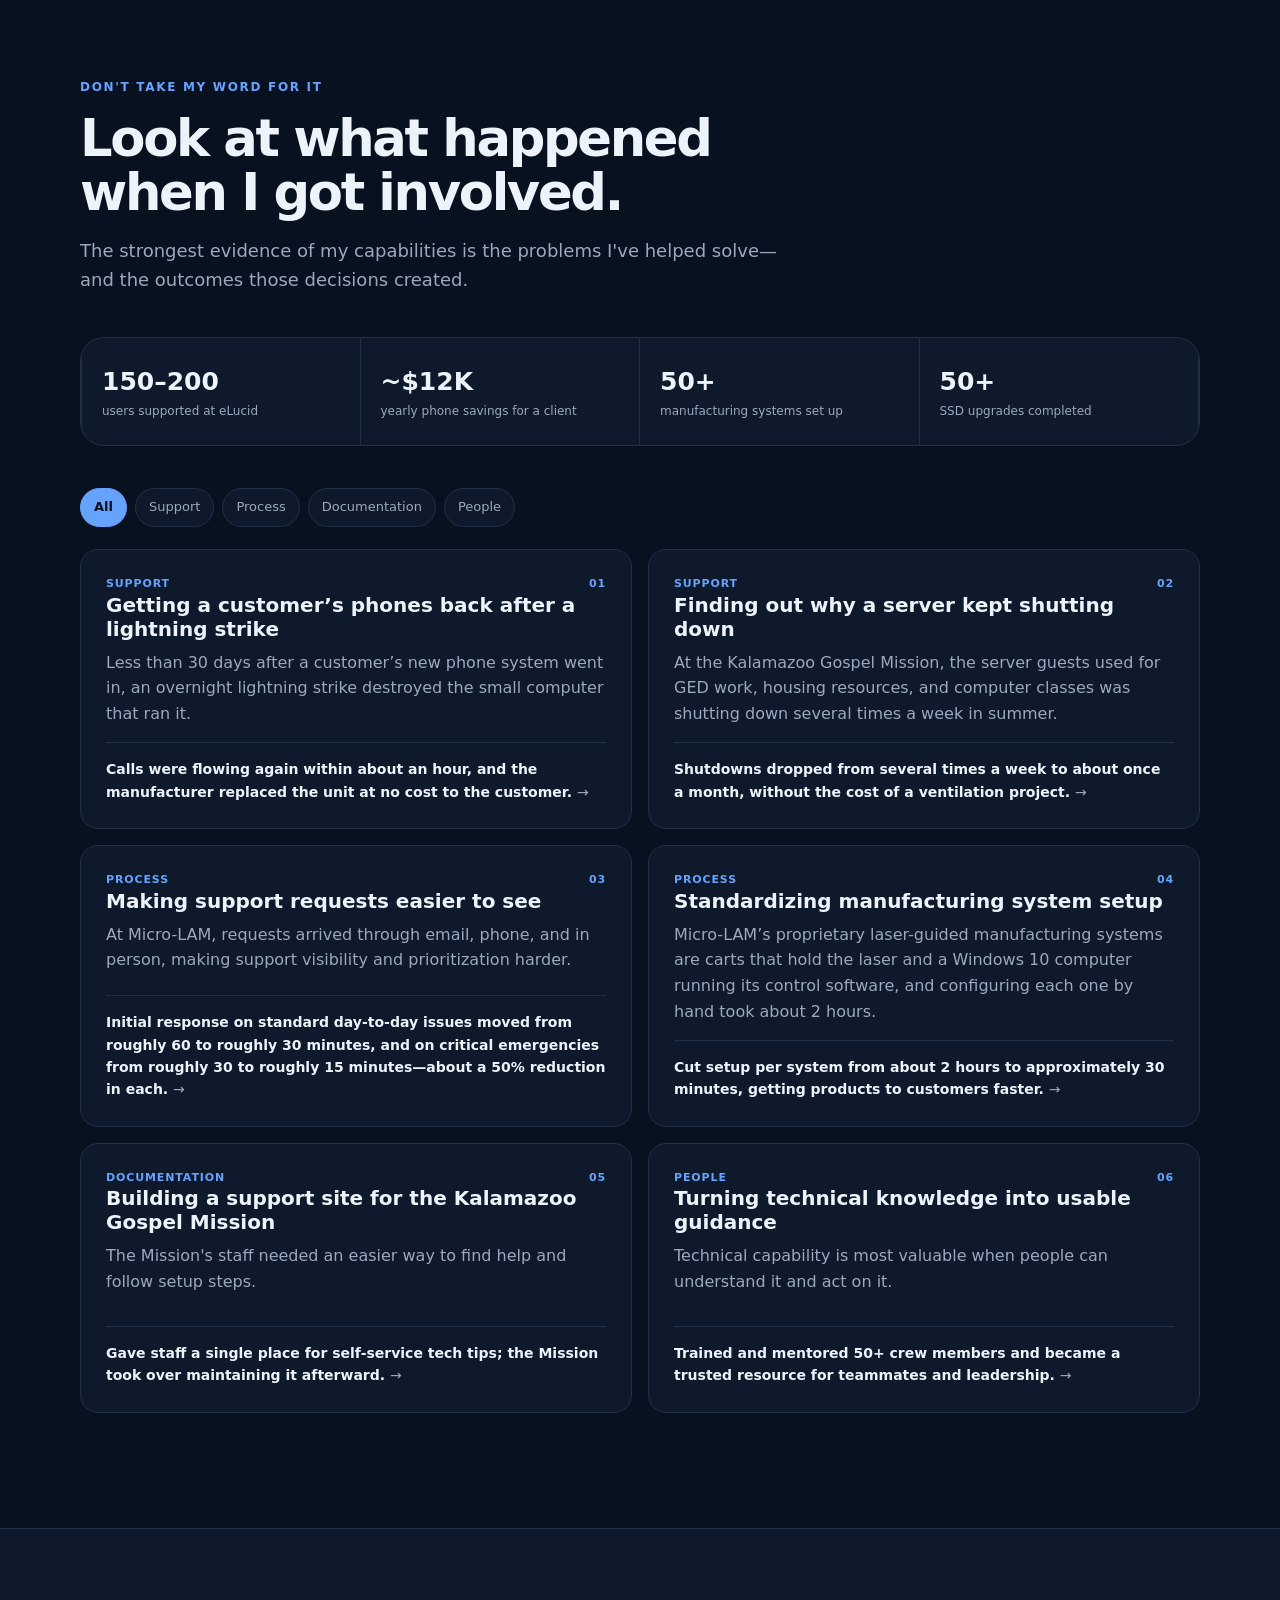
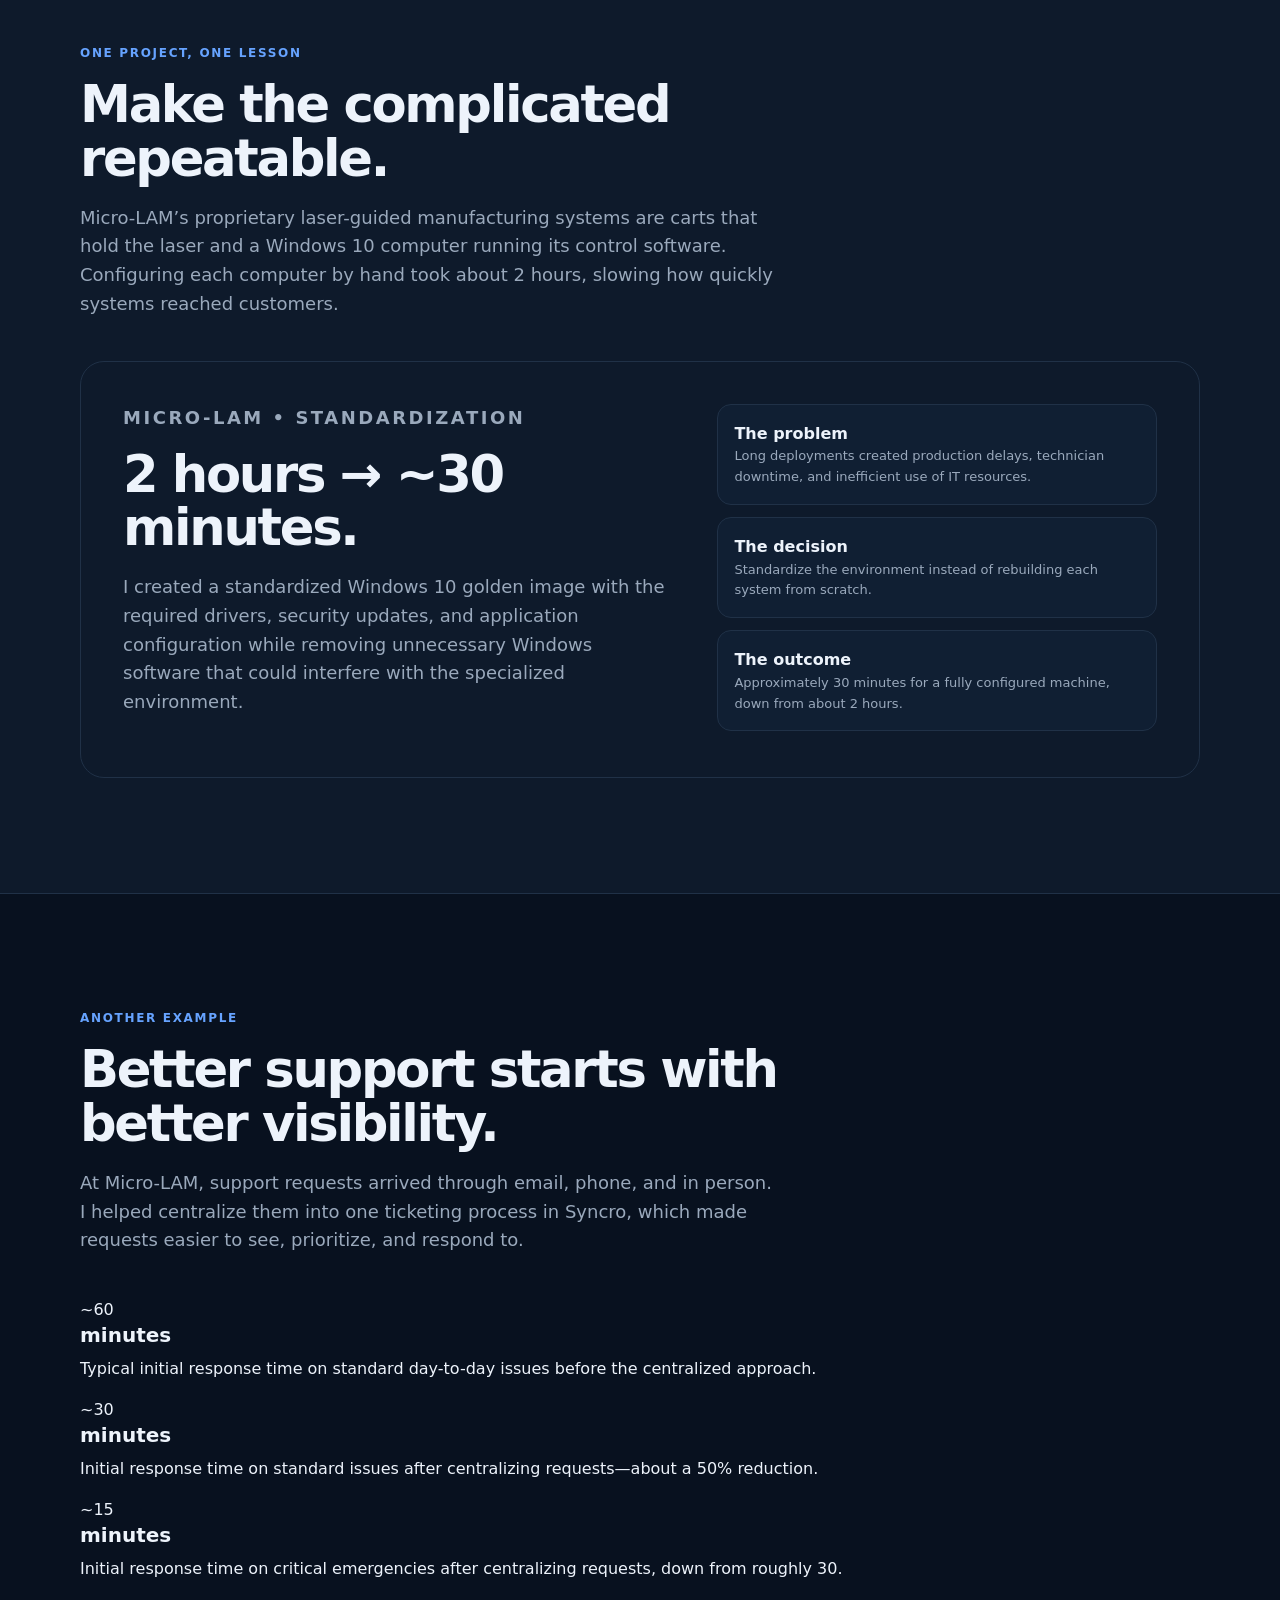
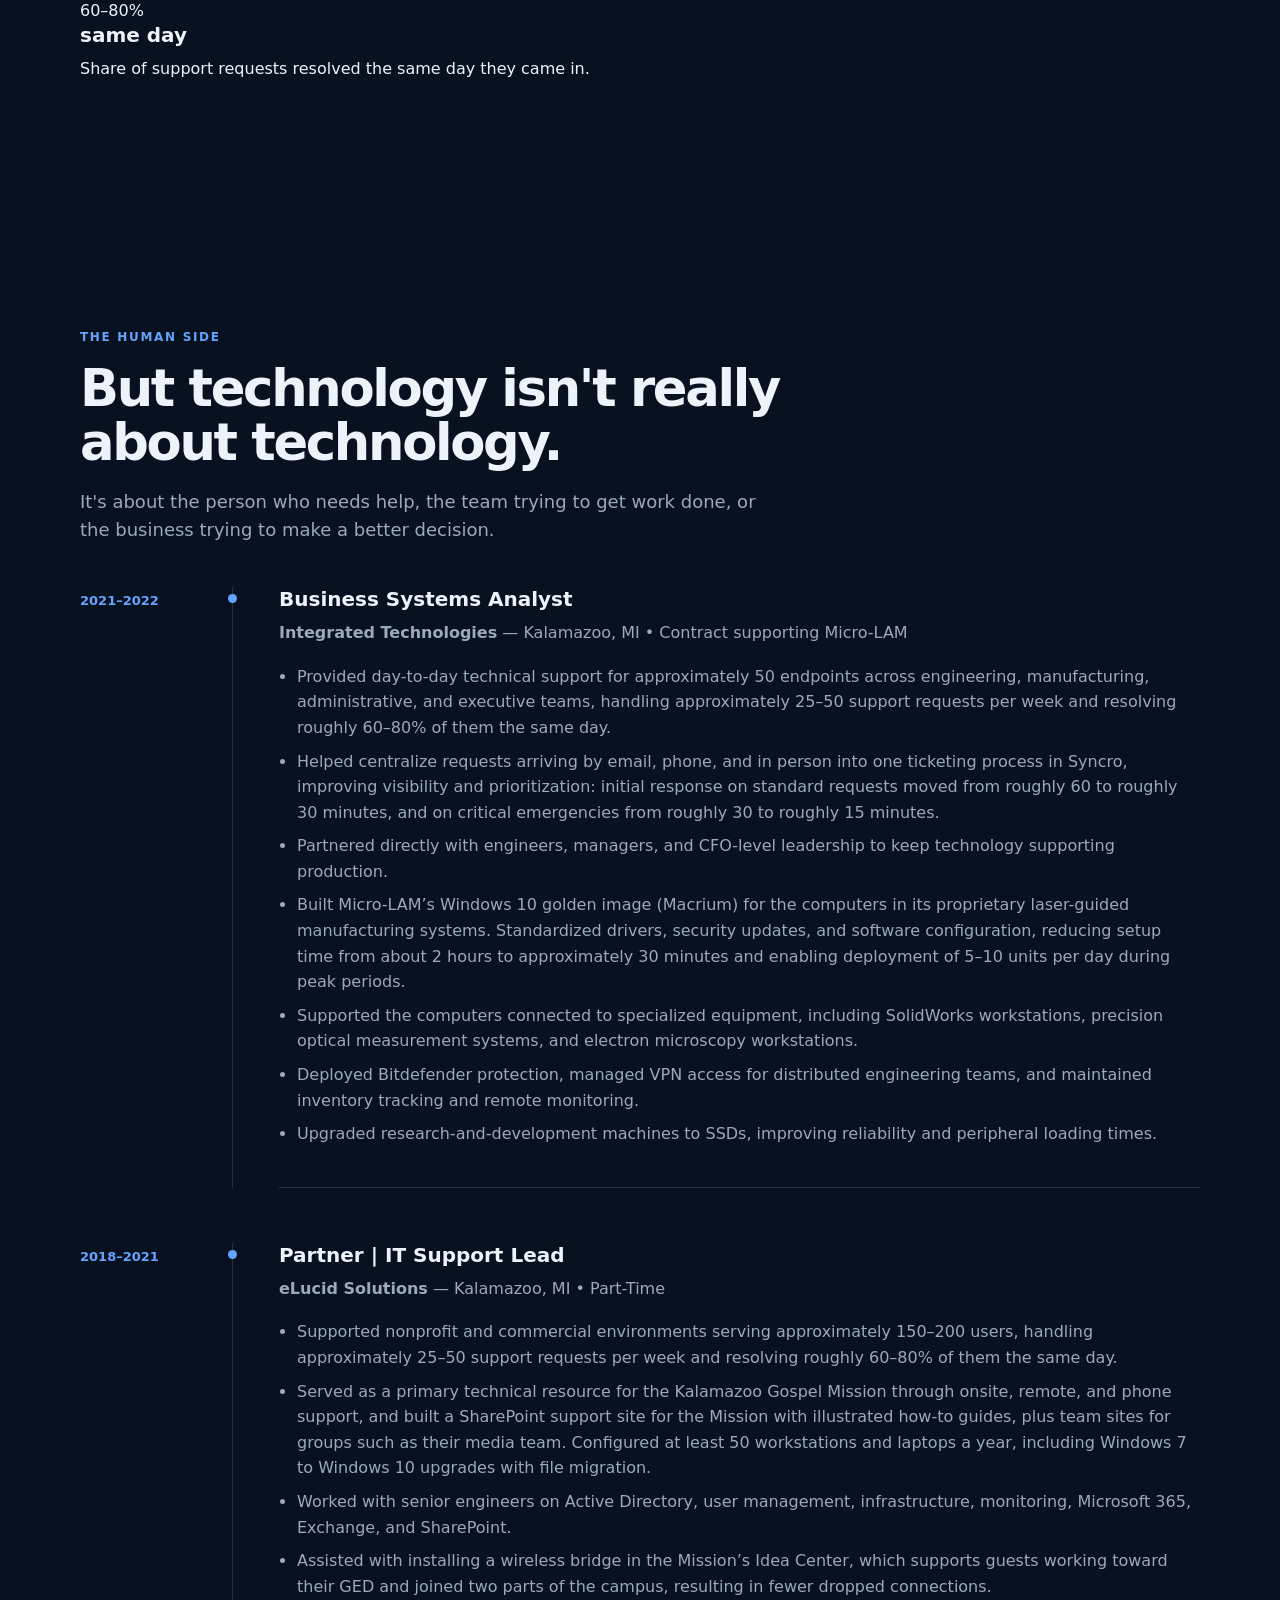
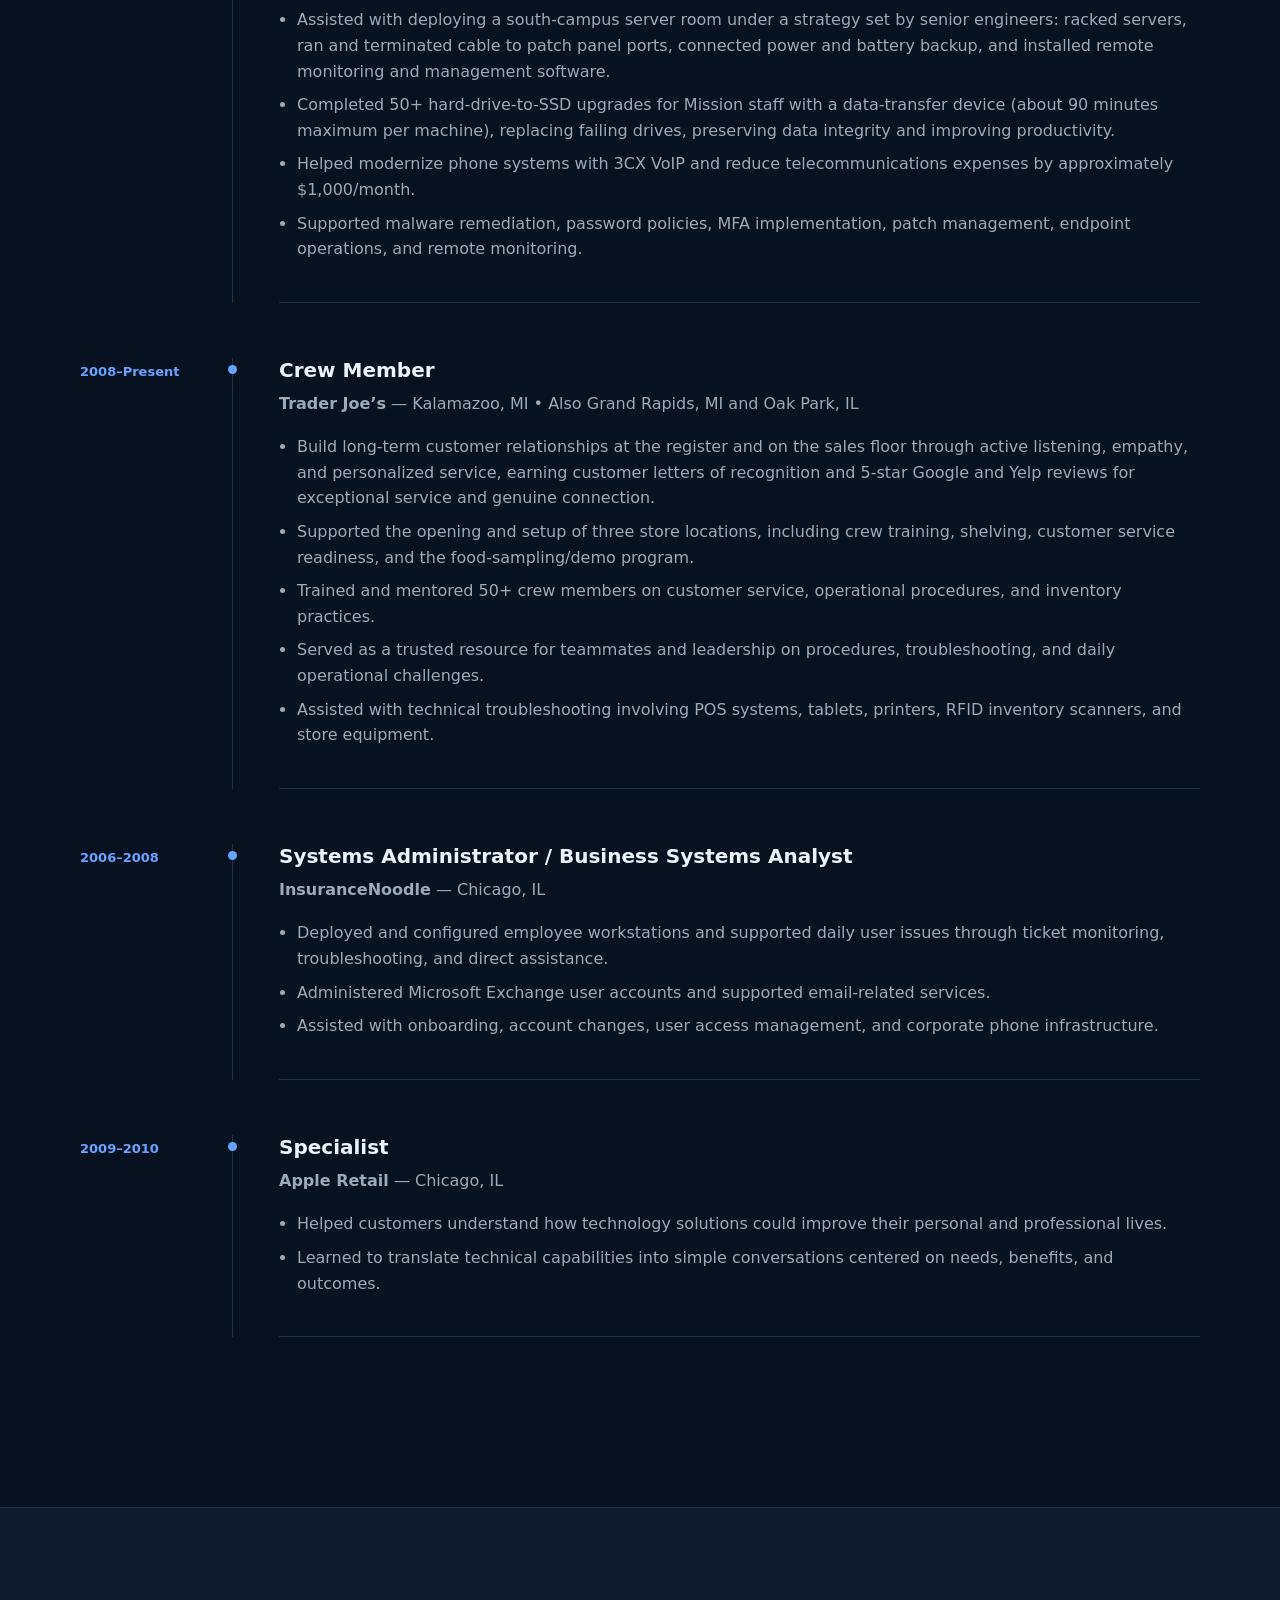
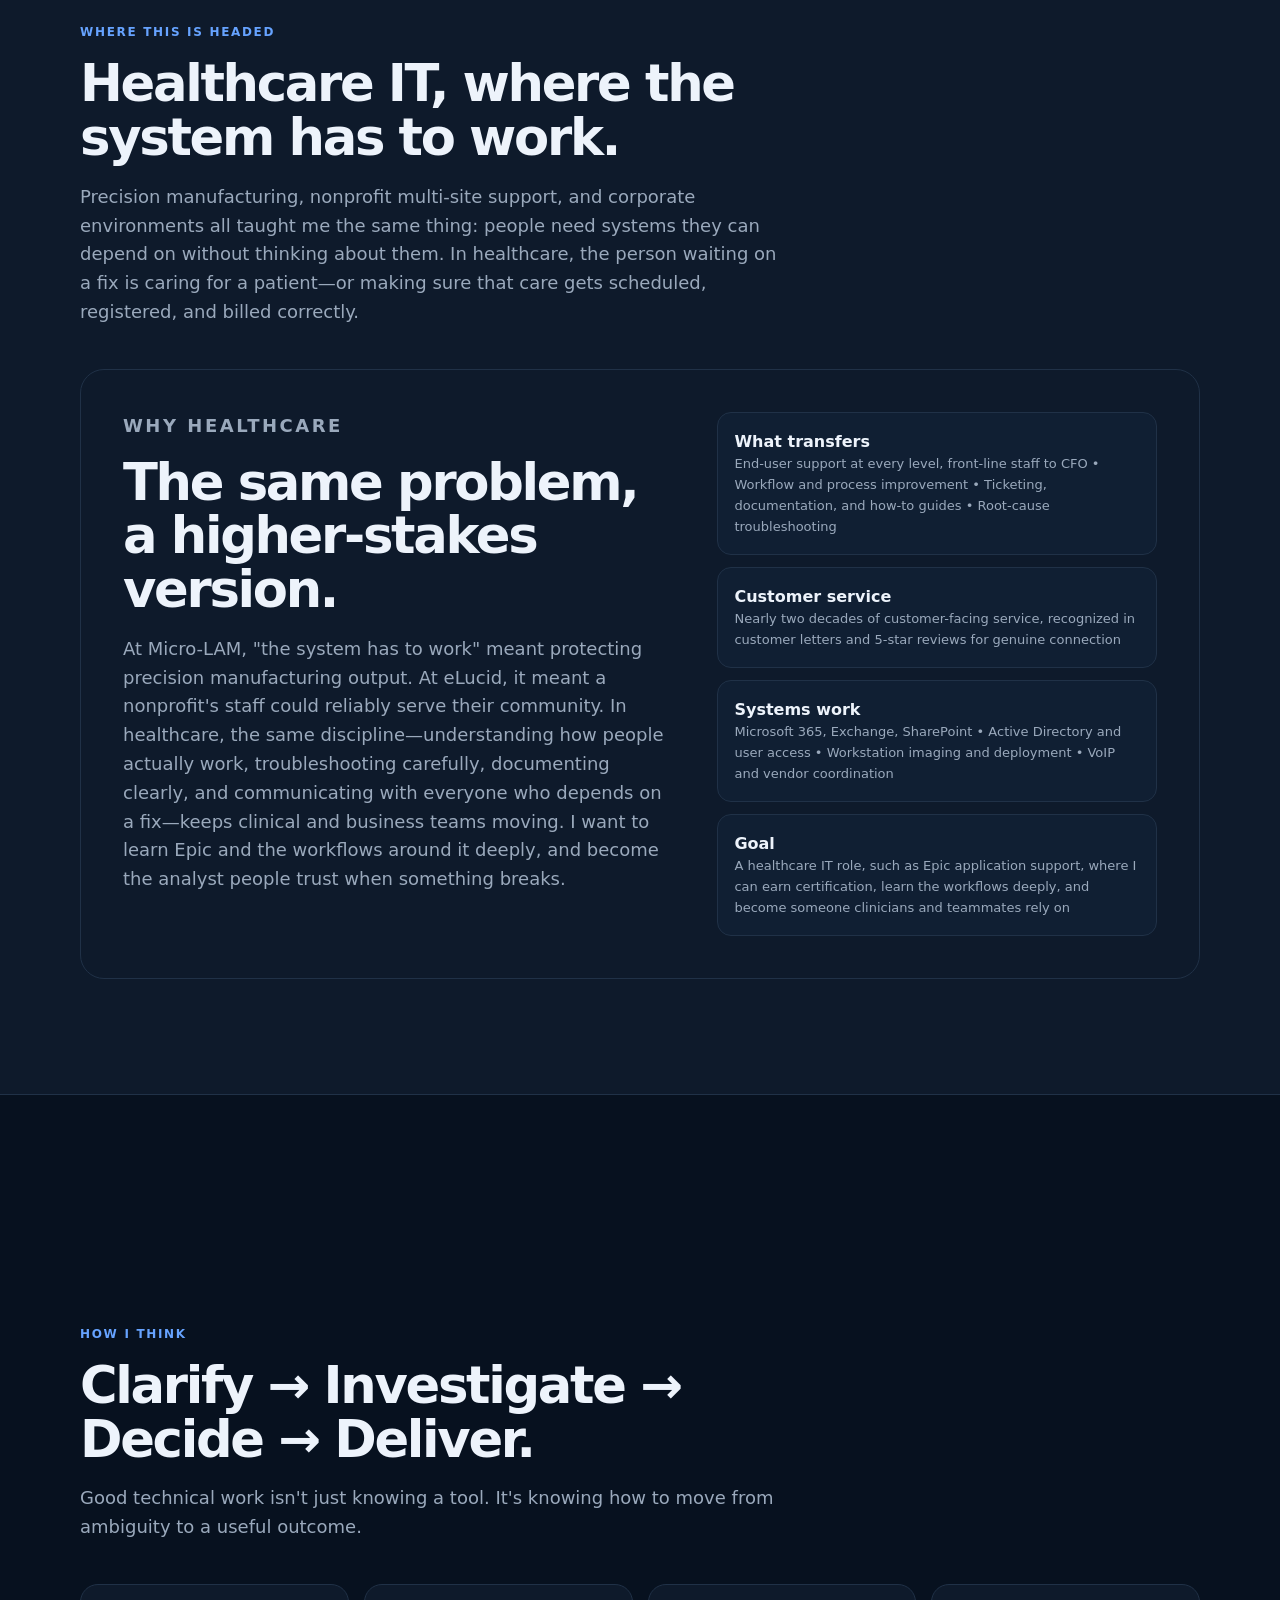
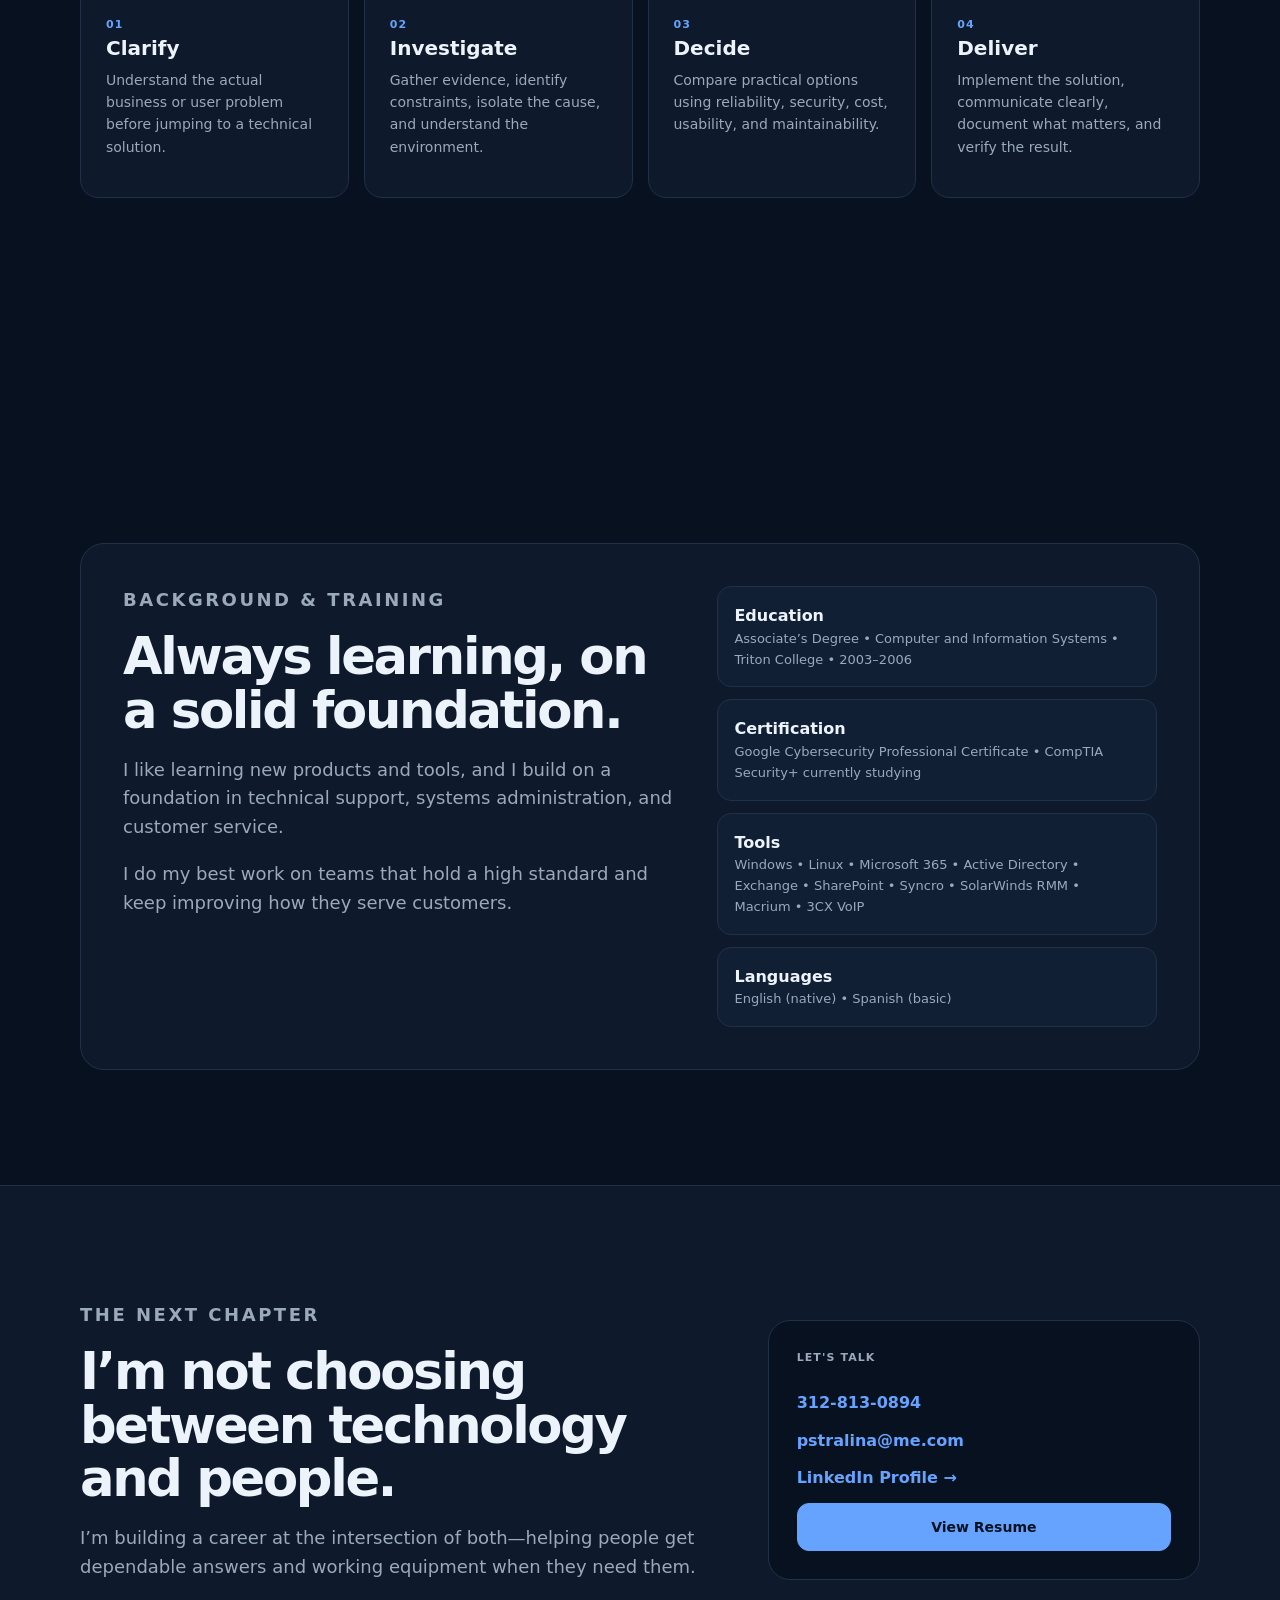
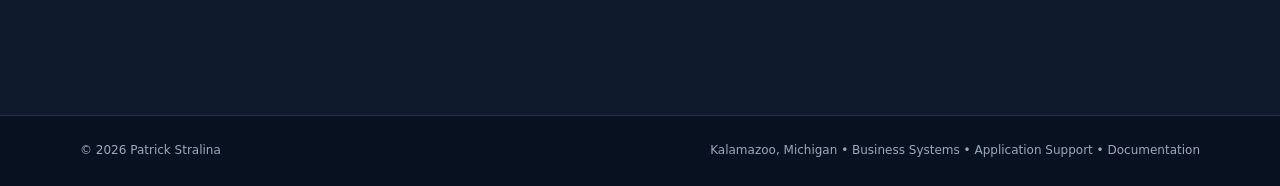
==== commit 781cb0cc: "Add files via upload" ====
--- a/index.html
+++ b/index.html
@@ -3,7 +3,7 @@
 <head>
 <meta charset="utf-8">
 <meta name="viewport" content="width=device-width, initial-scale=1">
-<meta name="description" content="Patrick Stralina — technical support professional who troubleshoots with people by phone, email, remote session, and onsite, documents clearly, and improves how support works.">
+<meta name="description" content="Patrick Stralina — business systems analyst and technical support professional in Kalamazoo who supports end users, documents clearly, and improves workflows, building toward healthcare IT and Epic application support.">
 <title>Patrick Stralina | Technology Has Always Been About People</title>
 <link rel="stylesheet" href="styles.css">
 </head>
@@ -28,14 +28,14 @@
 
 <section class="hero shell">
 <div class="hero-copy reveal">
-<p class="eyebrow">TECHNICAL SUPPORT • CUSTOMER SERVICE • DOCUMENTATION</p>
+<p class="eyebrow">BUSINESS SYSTEMS • APPLICATION SUPPORT • DOCUMENTATION</p>
 <h1>Technology has always been <span>about people.</span></h1>
 <p class="hero-lede">I help people get back to work when the technology they rely on stops working—by listening first, troubleshooting carefully, documenting clearly, and improving the process so it happens less often.</p>
 <div class="hero-actions">
 <a class="button primary" href="#story">See how I work ↓</a>
 <a class="button secondary" href="#contact">Start a conversation</a>
 </div>
-<div class="role-tags"><span>Customer & Technical Support</span><span>Troubleshooting</span><span>Documentation</span><span>Process Improvement</span><span>Training</span></div>
+<div class="role-tags"><span>Application & End-User Support</span><span>Troubleshooting</span><span>Documentation</span><span>Workflow Improvement</span><span>Training</span></div>
 </div>
 <aside class="hero-card reveal">
 <div class="card-kicker">THE SHORT VERSION</div>
@@ -75,7 +75,7 @@
 <div class="proof-bar" style="border:1px solid var(--line);border-radius:24px;overflow:hidden;margin-bottom:42px">
 <div class="proof-grid">
 <div><strong>150–200</strong><span>users supported at eLucid</span></div>
-<div><strong>100–200</strong><span>customers helped per shift</span></div>
+<div><strong>~$12K</strong><span>yearly phone savings for a client</span></div>
 <div><strong>50+</strong><span>manufacturing systems set up</span></div>
 <div><strong>50+</strong><span>SSD upgrades completed</span></div>
 </div>
@@ -133,7 +133,7 @@
 
 <article class="timeline-item reveal"><div class="timeline-date">2018–2021</div><div class="timeline-line"></div><div class="timeline-content"><h3>Partner | IT Support Lead</h3><p class="muted"><strong>eLucid Solutions</strong> — Kalamazoo, MI • Part-Time</p><ul><li>Supported nonprofit and commercial environments serving approximately 150–200 users, handling approximately 25–50 support requests per week and resolving roughly 60–80% of them the same day.</li><li>Served as a primary technical resource for the Kalamazoo Gospel Mission through onsite, remote, and phone support, and built a SharePoint support site for the Mission with illustrated how-to guides, plus team sites for groups such as their media team. Configured at least 50 workstations and laptops a year, including Windows 7 to Windows 10 upgrades with file migration.</li><li>Worked with senior engineers on Active Directory, user management, infrastructure, monitoring, Microsoft 365, Exchange, and SharePoint.</li><li>Assisted with installing a wireless bridge in the Mission’s Idea Center, which supports guests working toward their GED and joined two parts of the campus, resulting in fewer dropped connections.</li><li>Assisted with deploying a south-campus server room under a strategy set by senior engineers: racked servers, ran and terminated cable to patch panel ports, connected power and battery backup, and installed remote monitoring and management software.</li><li>Completed 50+ hard-drive-to-SSD upgrades for Mission staff with a data-transfer device (about 90 minutes maximum per machine), replacing failing drives, preserving data integrity and improving productivity.</li><li>Helped modernize phone systems with 3CX VoIP and reduce telecommunications expenses by approximately $1,000/month.</li><li>Supported malware remediation, password policies, MFA implementation, patch management, endpoint operations, and remote monitoring.</li></ul></div></article>
 
-<article class="timeline-item reveal"><div class="timeline-date">2008–Present</div><div class="timeline-line"></div><div class="timeline-content"><h3>Crew Member</h3><p class="muted"><strong>Trader Joe’s</strong> — Kalamazoo, MI</p><ul><li>Built long-term customer relationships through active listening, empathy, personalized service, and solution-focused communication, helping roughly 100–200 customers per shift and earning customer letters of recognition and 5-star Google and Yelp reviews for exceptional service and genuine connection.</li><li>Supported the opening and setup of three store locations, including crew training, shelving, customer service readiness, and the food-sampling/demo program.</li><li>Trained and mentored 50+ crew members on customer service, operational procedures, and inventory practices.</li><li>Served as a trusted resource for teammates and leadership on procedures, troubleshooting, and daily operational challenges.</li><li>Assisted with technical troubleshooting involving POS systems, tablets, printers, RFID inventory scanners, and store equipment.</li></ul></div></article>
+<article class="timeline-item reveal"><div class="timeline-date">2008–Present</div><div class="timeline-line"></div><div class="timeline-content"><h3>Crew Member</h3><p class="muted"><strong>Trader Joe’s</strong> — Kalamazoo, MI • Also Grand Rapids, MI and Oak Park, IL</p><ul><li>Build long-term customer relationships at the register and on the sales floor through active listening, empathy, and personalized service, earning customer letters of recognition and 5-star Google and Yelp reviews for exceptional service and genuine connection.</li><li>Supported the opening and setup of three store locations, including crew training, shelving, customer service readiness, and the food-sampling/demo program.</li><li>Trained and mentored 50+ crew members on customer service, operational procedures, and inventory practices.</li><li>Served as a trusted resource for teammates and leadership on procedures, troubleshooting, and daily operational challenges.</li><li>Assisted with technical troubleshooting involving POS systems, tablets, printers, RFID inventory scanners, and store equipment.</li></ul></div></article>
 
 <article class="timeline-item reveal"><div class="timeline-date">2006–2008</div><div class="timeline-line"></div><div class="timeline-content"><h3>Systems Administrator / Business Systems Analyst</h3><p class="muted"><strong>InsuranceNoodle</strong> — Chicago, IL</p><ul><li>Deployed and configured employee workstations and supported daily user issues through ticket monitoring, troubleshooting, and direct assistance.</li><li>Administered Microsoft Exchange user accounts and supported email-related services.</li><li>Assisted with onboarding, account changes, user access management, and corporate phone infrastructure.</li></ul></div></article>
 
@@ -146,20 +146,20 @@
 <div class="shell">
 <div class="section-heading reveal">
 <p class="eyebrow">WHERE THIS IS HEADED</p>
-<h2>Technical support where the stakes are highest.</h2>
-<p>Precision manufacturing, nonprofit multi-site support, and corporate environments all taught me the same thing: people need equipment and systems they can depend on without thinking about them. In medical technology, the person waiting on a fix is caring for a patient.</p>
+<h2>Healthcare IT, where the system has to work.</h2>
+<p>Precision manufacturing, nonprofit multi-site support, and corporate environments all taught me the same thing: people need systems they can depend on without thinking about them. In healthcare, the person waiting on a fix is caring for a patient—or making sure that care gets scheduled, registered, and billed correctly.</p>
 </div>
 <div class="development-card reveal">
 <div>
-<p class="eyebrow">WHY MEDICAL TECHNOLOGY</p>
+<p class="eyebrow">WHY HEALTHCARE</p>
 <h2>The same problem, a higher-stakes version.</h2>
-<p>At Micro-LAM, "the system has to work" meant protecting precision manufacturing output. At eLucid, it meant a nonprofit's staff could reliably serve their community. In medical technology support, the same discipline—careful troubleshooting, accurate documentation, and clear communication with the people depending on a fix—helps those who deliver patient care get their equipment working again. That is the work I want to do.</p>
+<p>At Micro-LAM, "the system has to work" meant protecting precision manufacturing output. At eLucid, it meant a nonprofit's staff could reliably serve their community. In healthcare, the same discipline—understanding how people actually work, troubleshooting carefully, documenting clearly, and communicating with everyone who depends on a fix—keeps clinical and business teams moving. I want to learn Epic and the workflows around it deeply, and become the analyst people trust when something breaks.</p>
 </div>
 <div class="credentials">
-<div><strong>What transfers</strong><span>Phone, email, remote, and onsite support • Ticketing and case documentation • Root-cause troubleshooting</span></div>
-<div><strong>Customer service</strong><span>Nearly two decades of customer-facing service, helping roughly 100–200 customers per shift</span></div>
-<div><strong>Hands-on work</strong><span>Hardware upgrades • Server racking and cabling • Phone installation • Workstation imaging</span></div>
-<div><strong>Goal</strong><span>A technical support role in medical technology, where I can learn the products deeply and become someone customers and teammates rely on</span></div>
+<div><strong>What transfers</strong><span>End-user support at every level, front-line staff to CFO • Workflow and process improvement • Ticketing, documentation, and how-to guides • Root-cause troubleshooting</span></div>
+<div><strong>Customer service</strong><span>Nearly two decades of customer-facing service, recognized in customer letters and 5-star reviews for genuine connection</span></div>
+<div><strong>Systems work</strong><span>Microsoft 365, Exchange, SharePoint • Active Directory and user access • Workstation imaging and deployment • VoIP and vendor coordination</span></div>
+<div><strong>Goal</strong><span>A healthcare IT role, such as Epic application support, where I can earn certification, learn the workflows deeply, and become someone clinicians and teammates rely on</span></div>
 </div>
 </div>
 </div>
@@ -206,7 +206,7 @@
 </section>
 </main>
 
-<footer class="footer"><div class="shell footer-inner"><span>© <span id="year"></span> Patrick Stralina</span><span>Kalamazoo, Michigan • Technical Support • Customer Service • Documentation</span></div></footer>
+<footer class="footer"><div class="shell footer-inner"><span>© <span id="year"></span> Patrick Stralina</span><span>Kalamazoo, Michigan • Business Systems • Application Support • Documentation</span></div></footer>
 <dialog id="case-dialog" class="case-dialog"><button id="dialog-close" class="dialog-close" type="button" aria-label="Close case study">×</button><div id="dialog-content"></div></dialog>
 <script src="script.js"></script>
 </body>
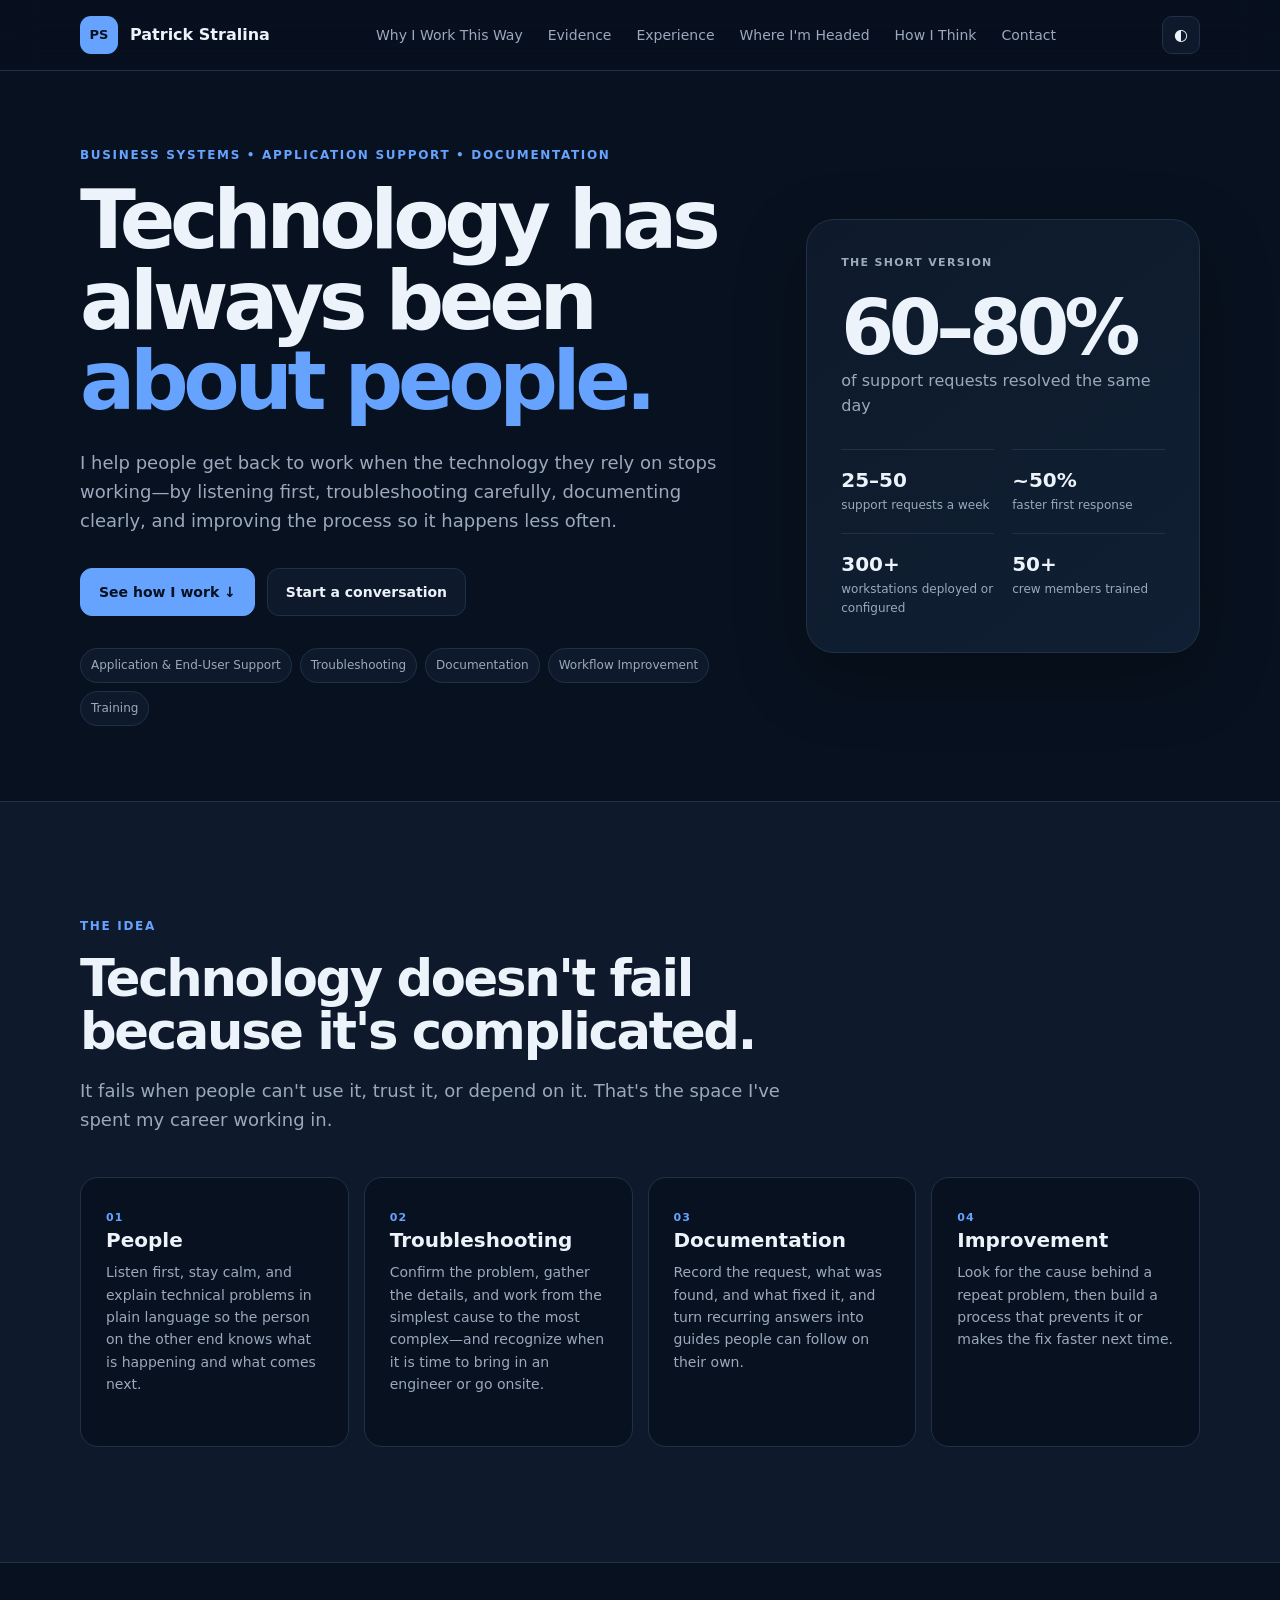
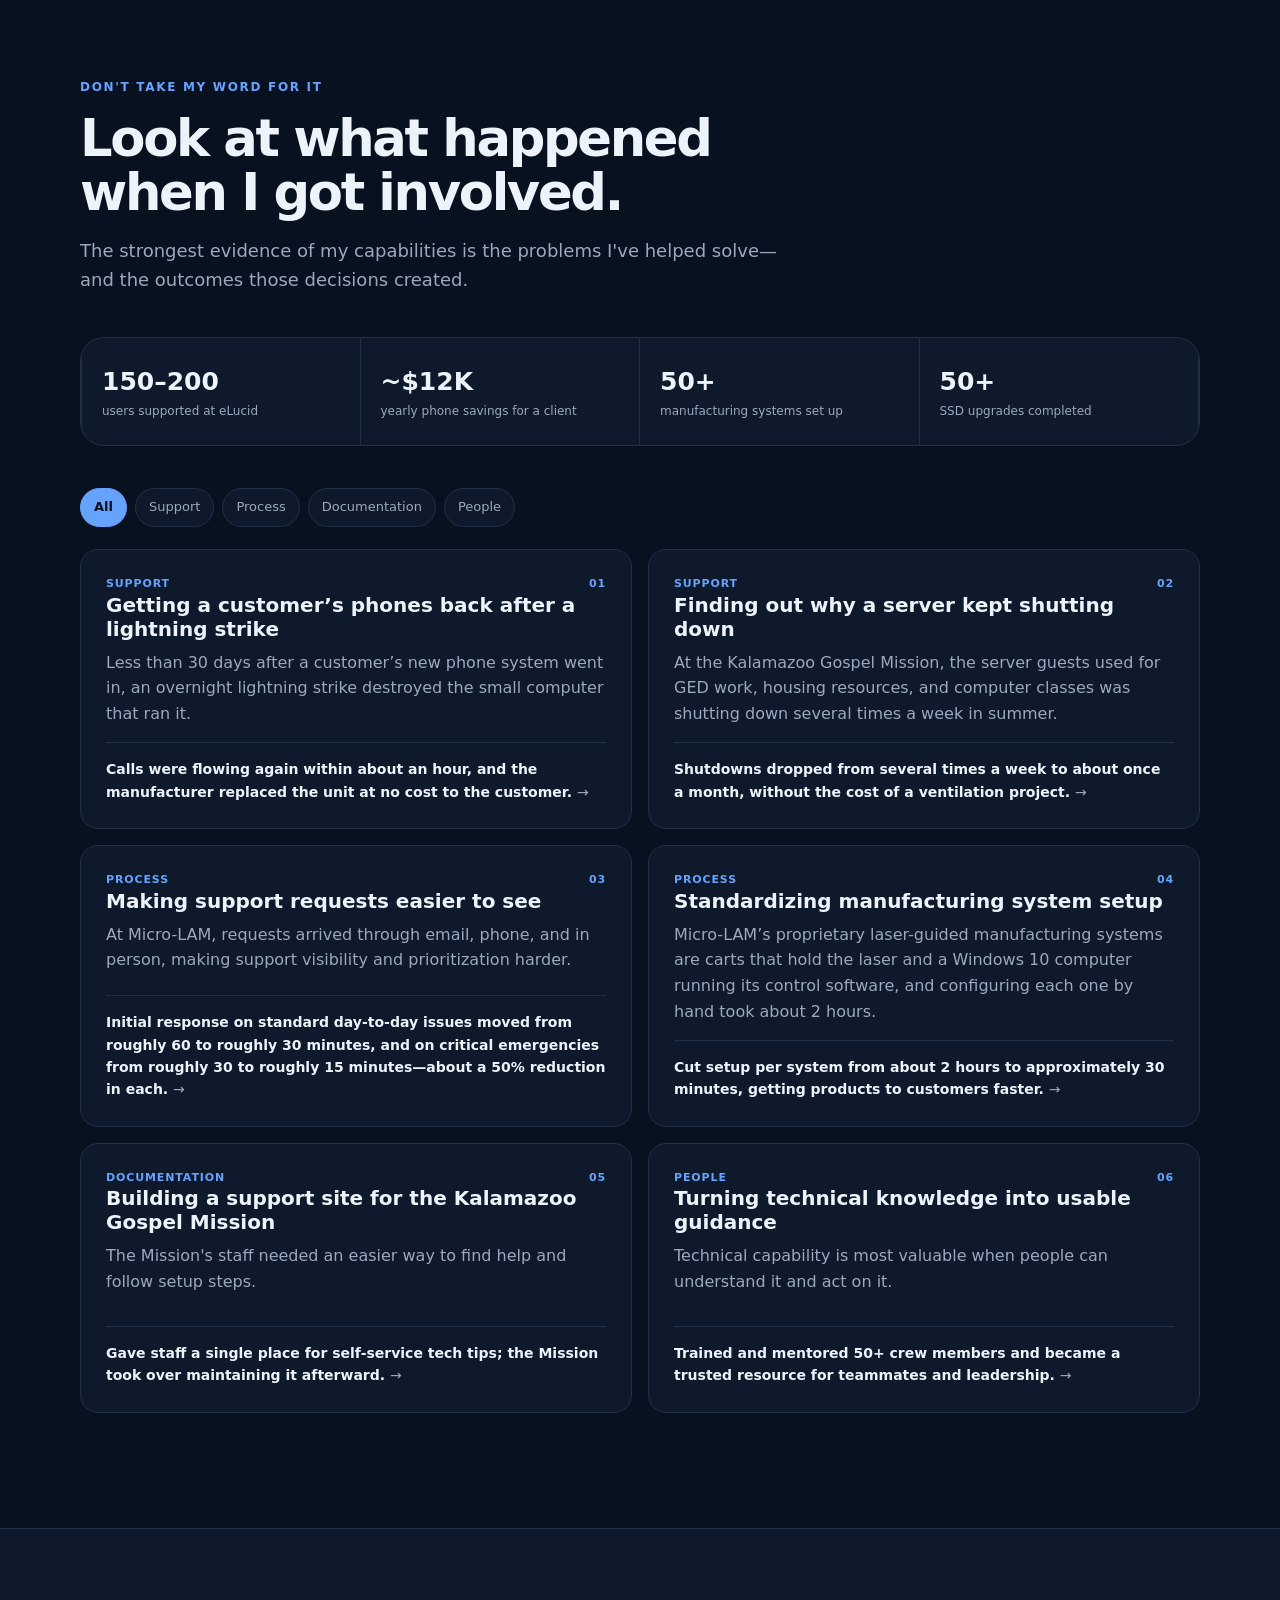
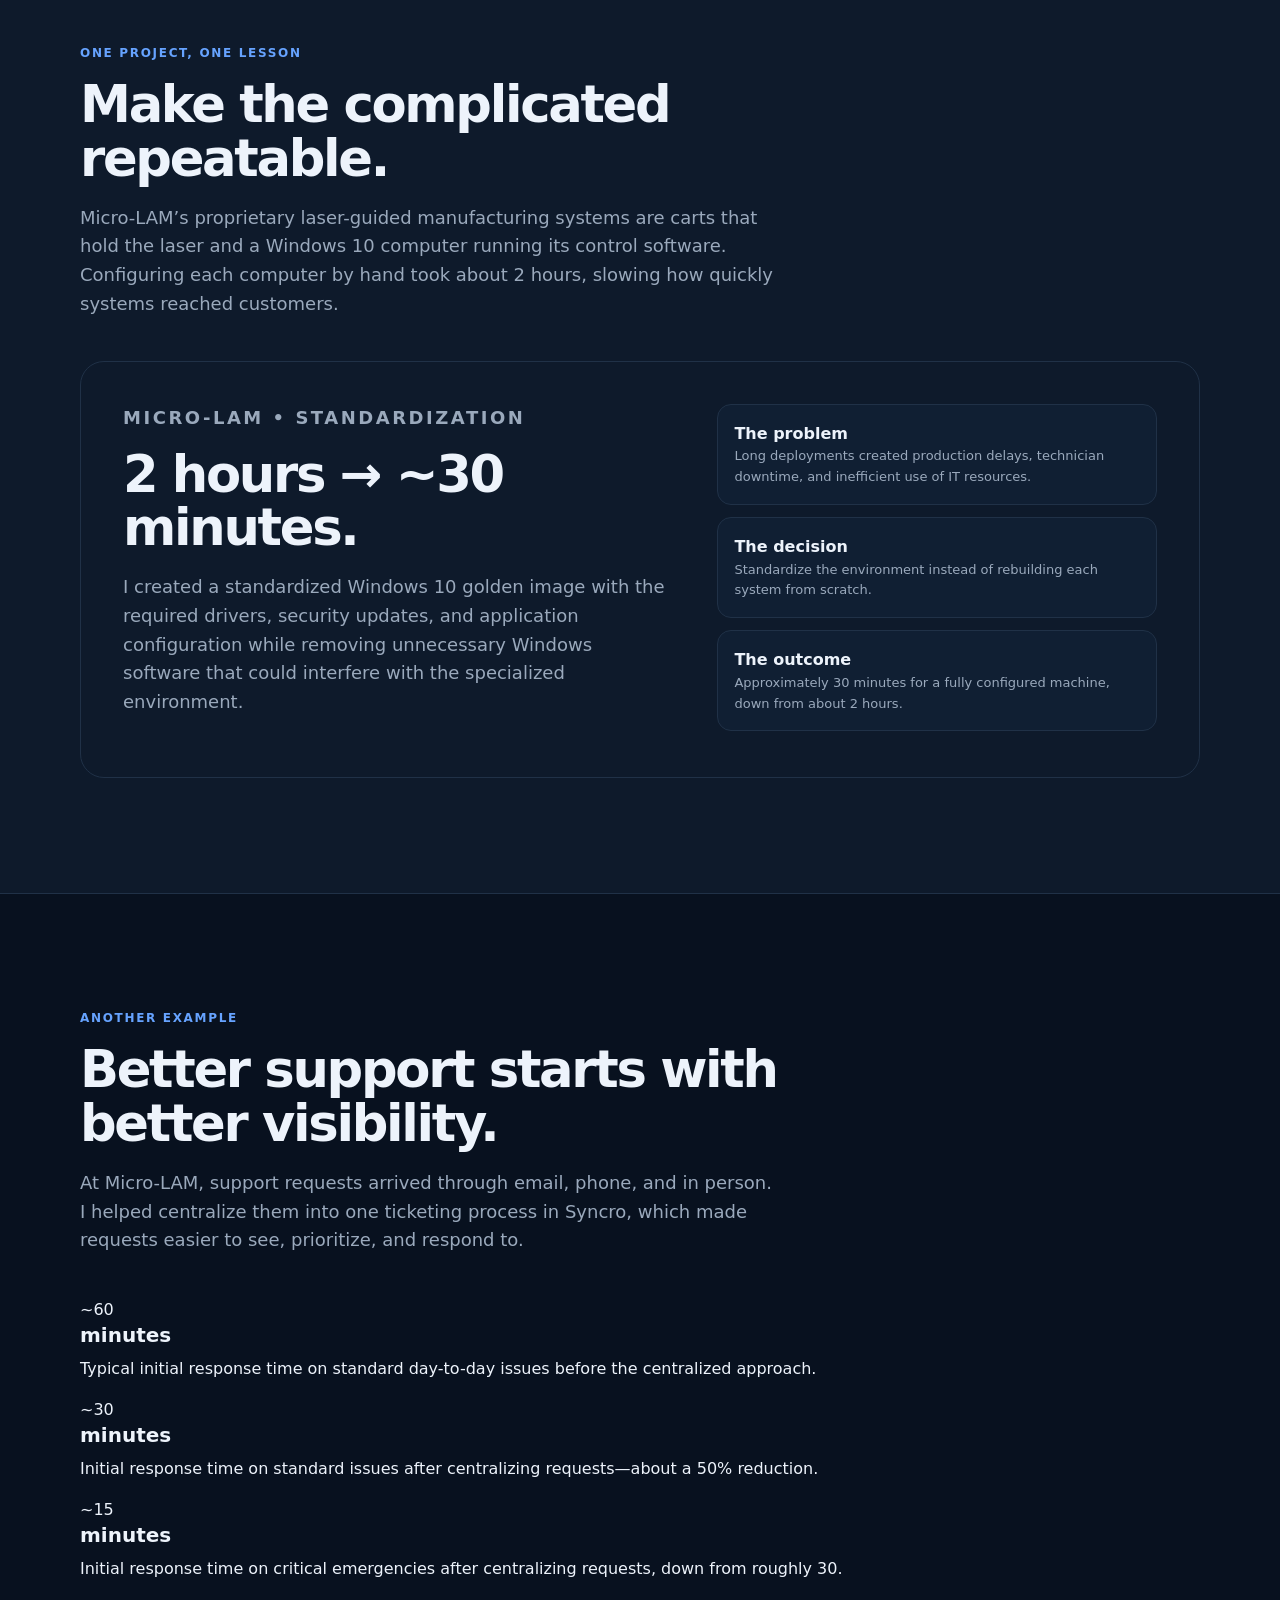
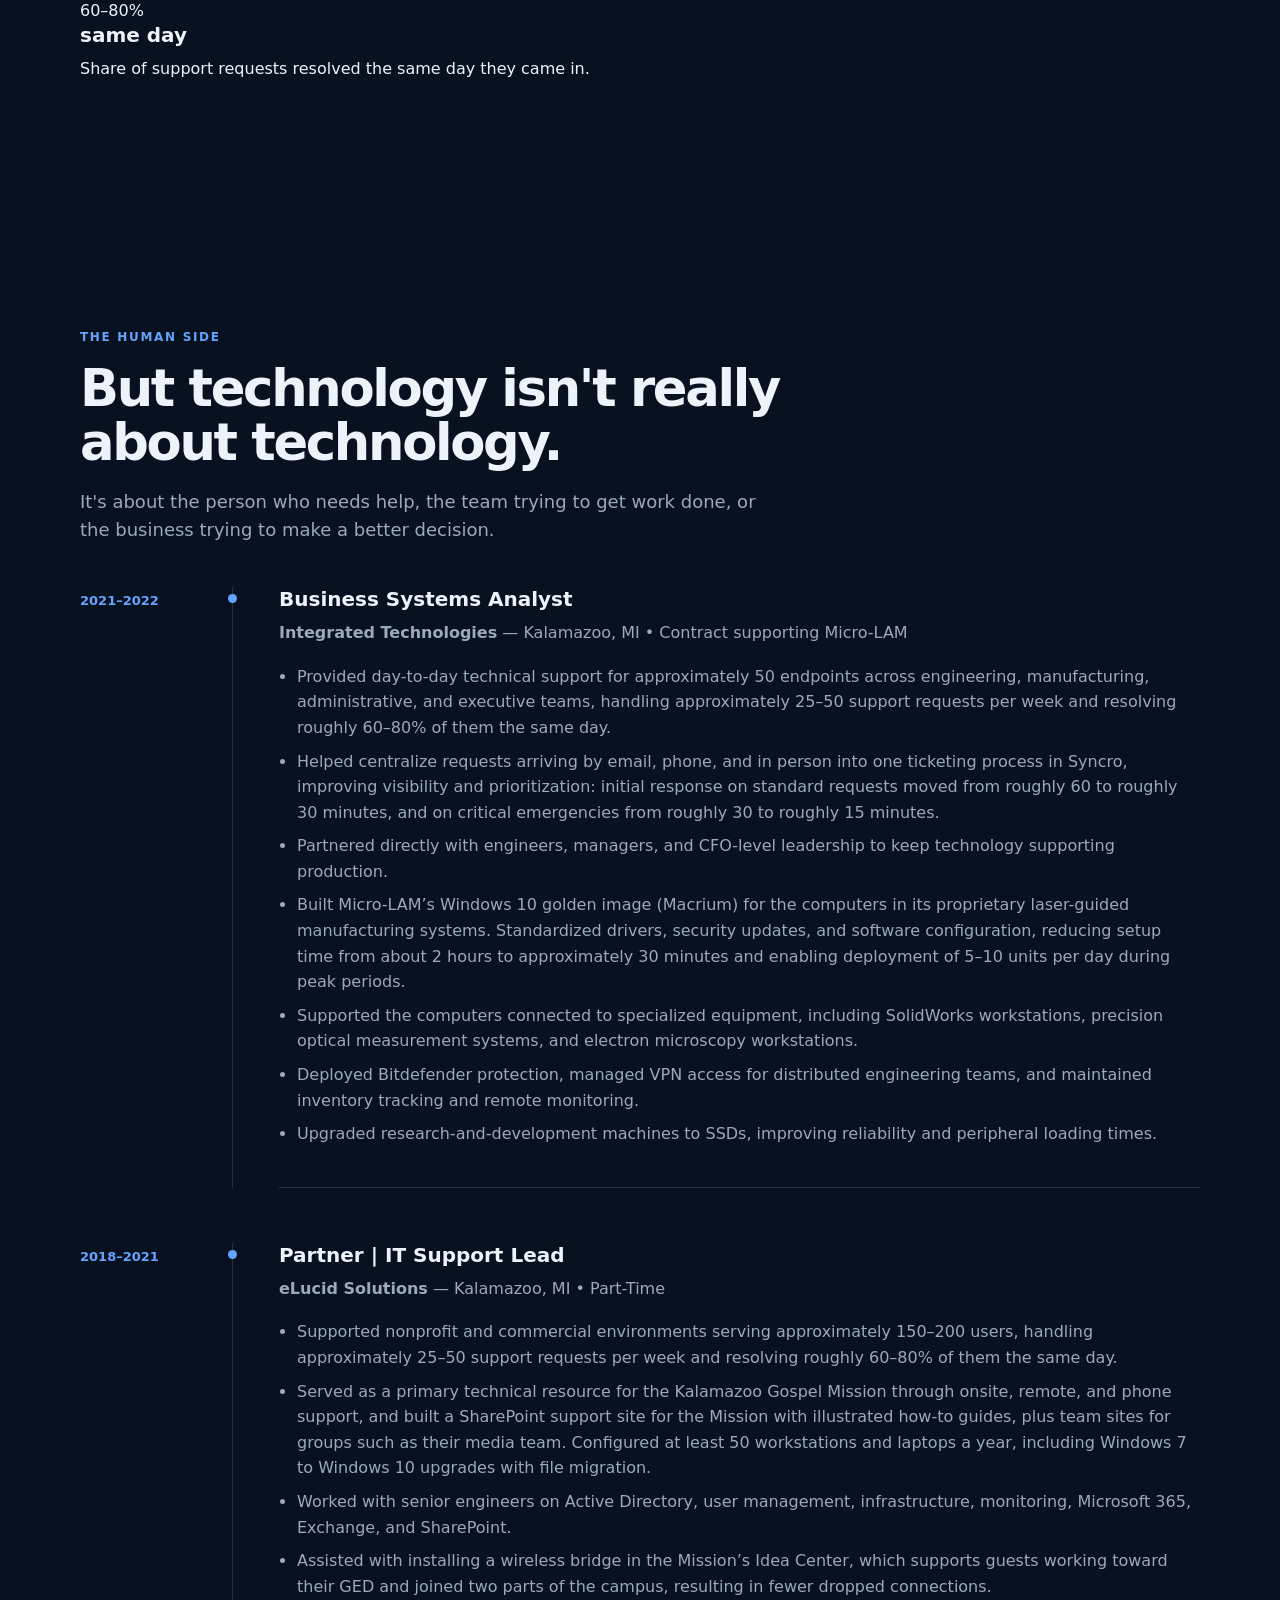
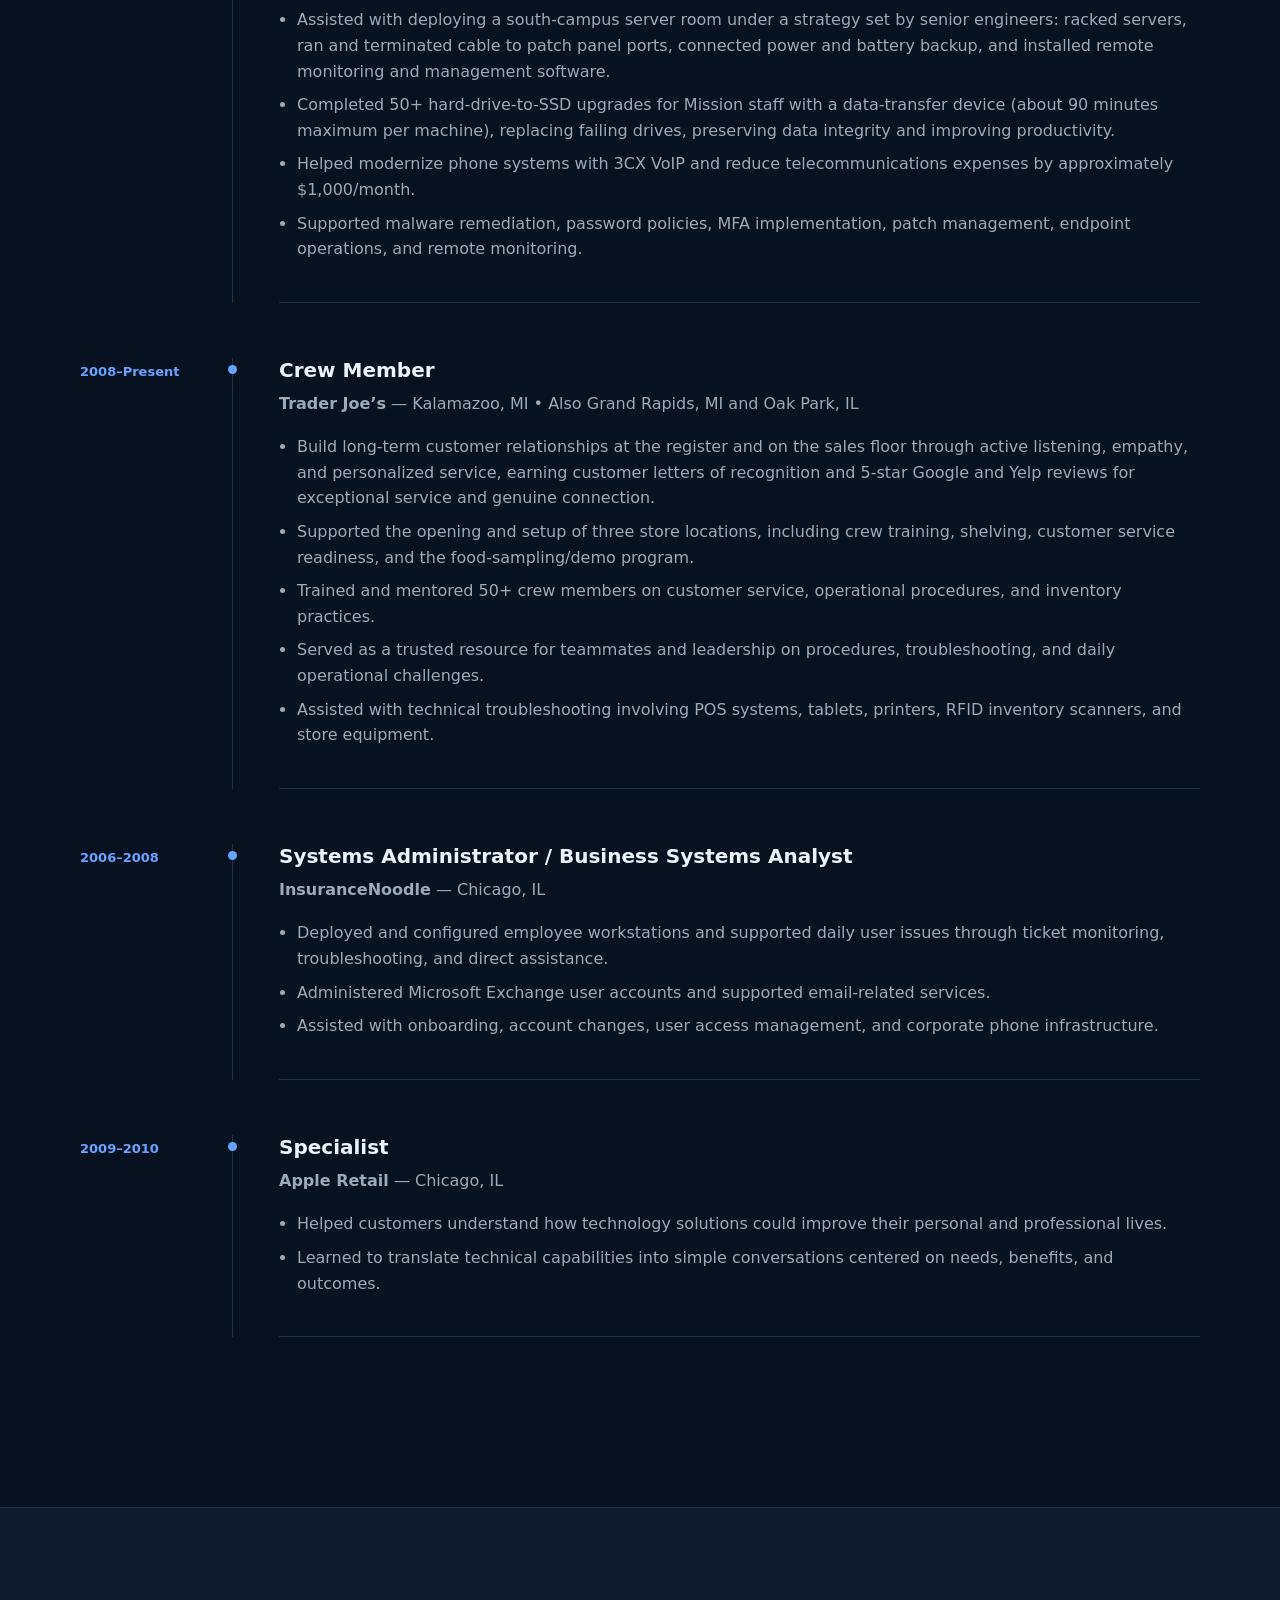
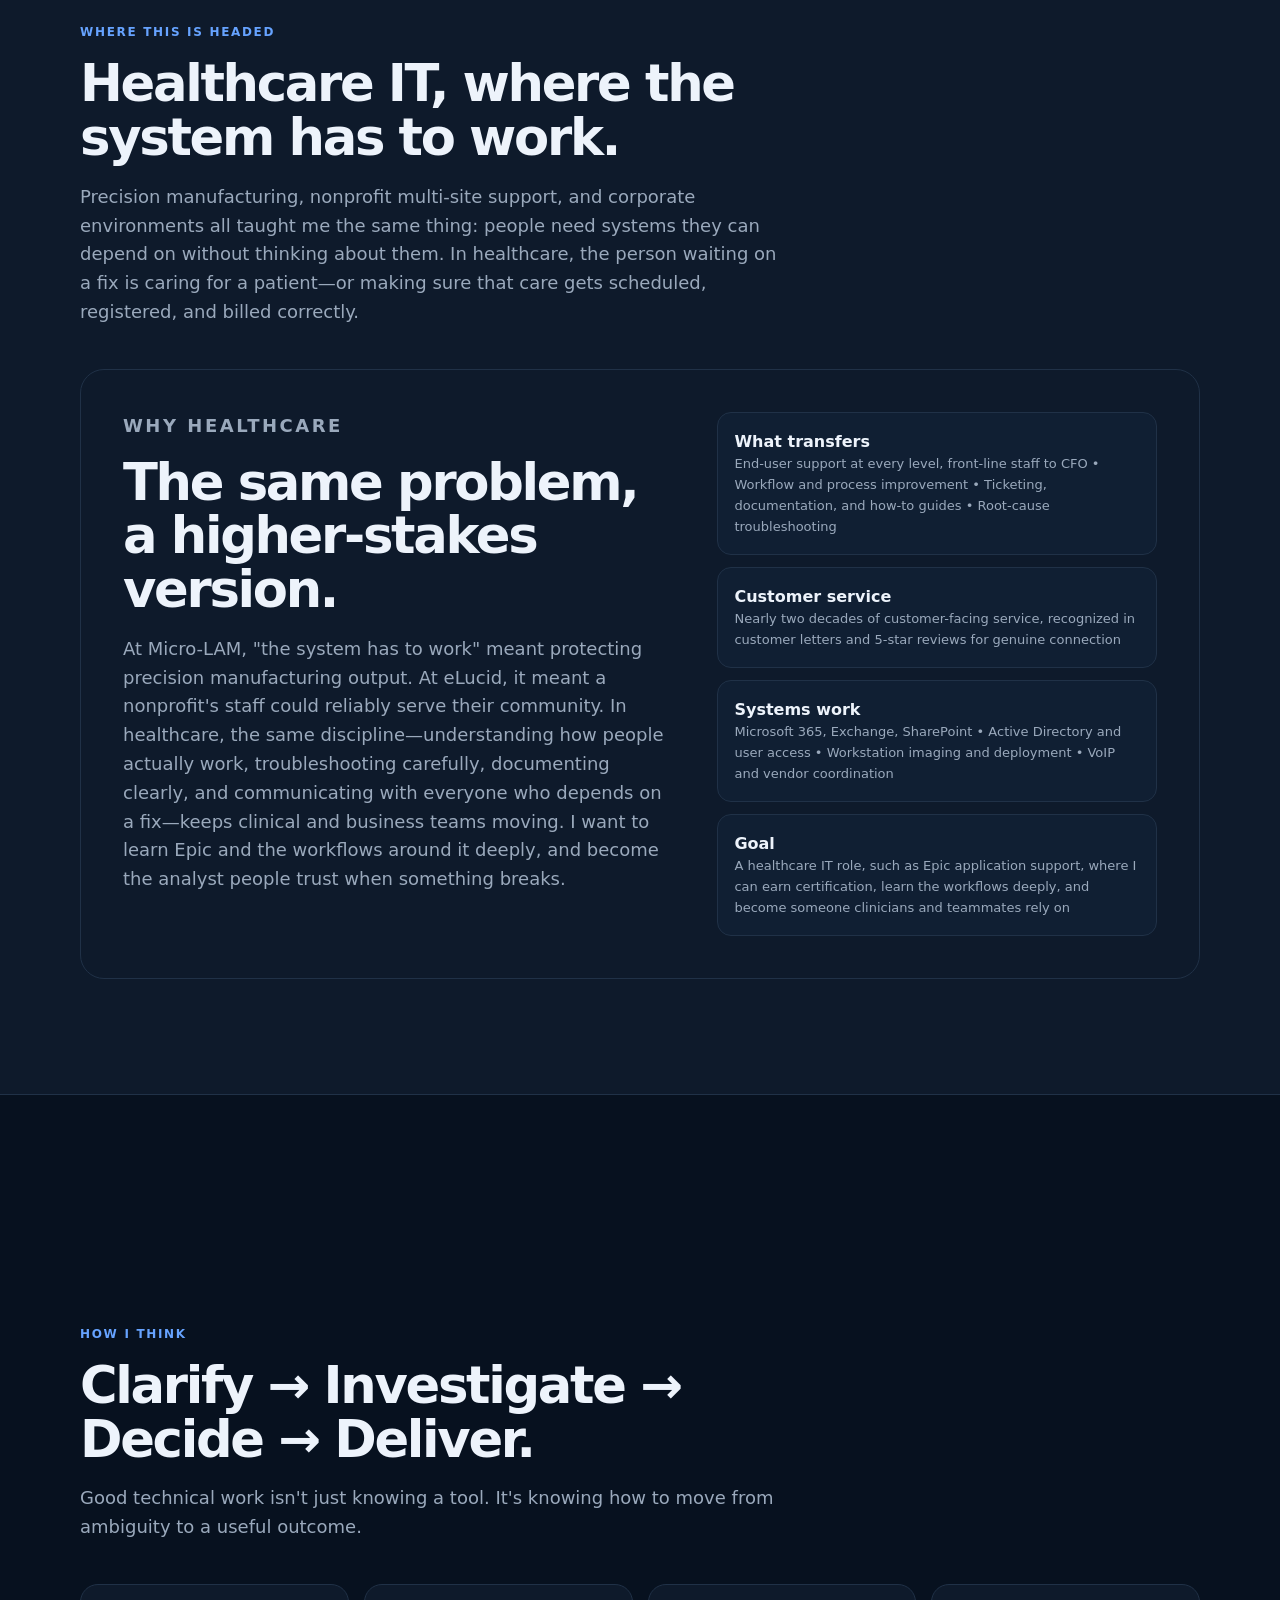
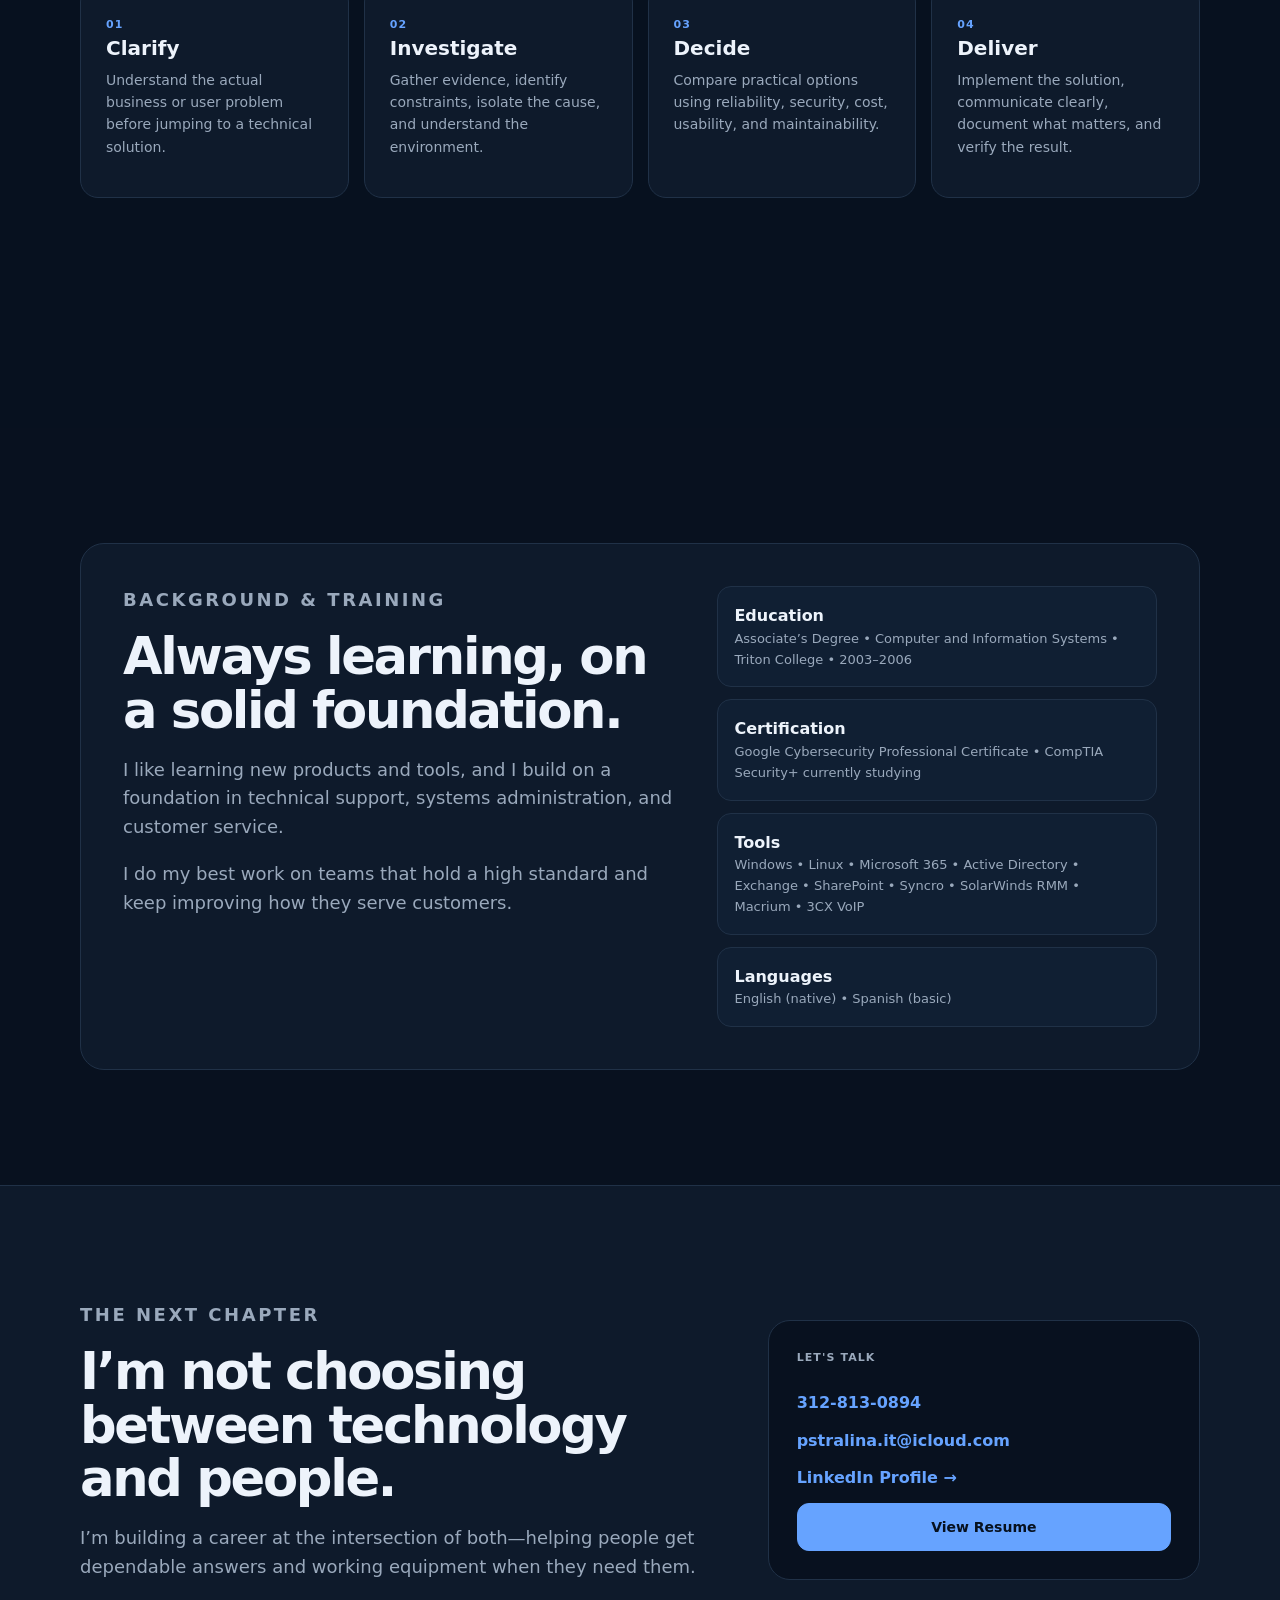
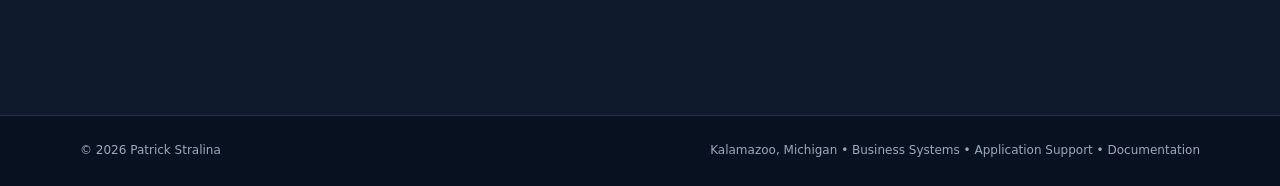
==== commit b8a7de35: "Add files via upload" ====
--- a/index.html
+++ b/index.html
@@ -201,7 +201,7 @@
 <section id="contact" class="section contact-section">
 <div class="shell contact-grid">
 <div class="reveal"><p class="eyebrow">THE NEXT CHAPTER</p><h2>I’m not choosing between technology and people.</h2><p>I’m building a career at the intersection of both—helping people get dependable answers and working equipment when they need them.</p></div>
-<div class="contact-card reveal"><p class="contact-label">LET'S TALK</p><a href="tel:+13128130894">312-813-0894</a><a href="mailto:pstralina@me.com">pstralina@me.com</a><a href="https://linkedin.com/in/patrick-stralina-b7555090" target="_blank" rel="noopener">LinkedIn Profile →</a><a class="button primary" href="resume.pdf">View Resume</a></div>
+<div class="contact-card reveal"><p class="contact-label">LET'S TALK</p><a href="tel:+13128130894">312-813-0894</a><a href="mailto:pstralina.it@icloud.com">pstralina.it@icloud.com</a><a href="https://linkedin.com/in/patrick-stralina-b7555090" target="_blank" rel="noopener">LinkedIn Profile →</a><a class="button primary" href="resume.pdf">View Resume</a></div>
 </div>
 </section>
 </main>
